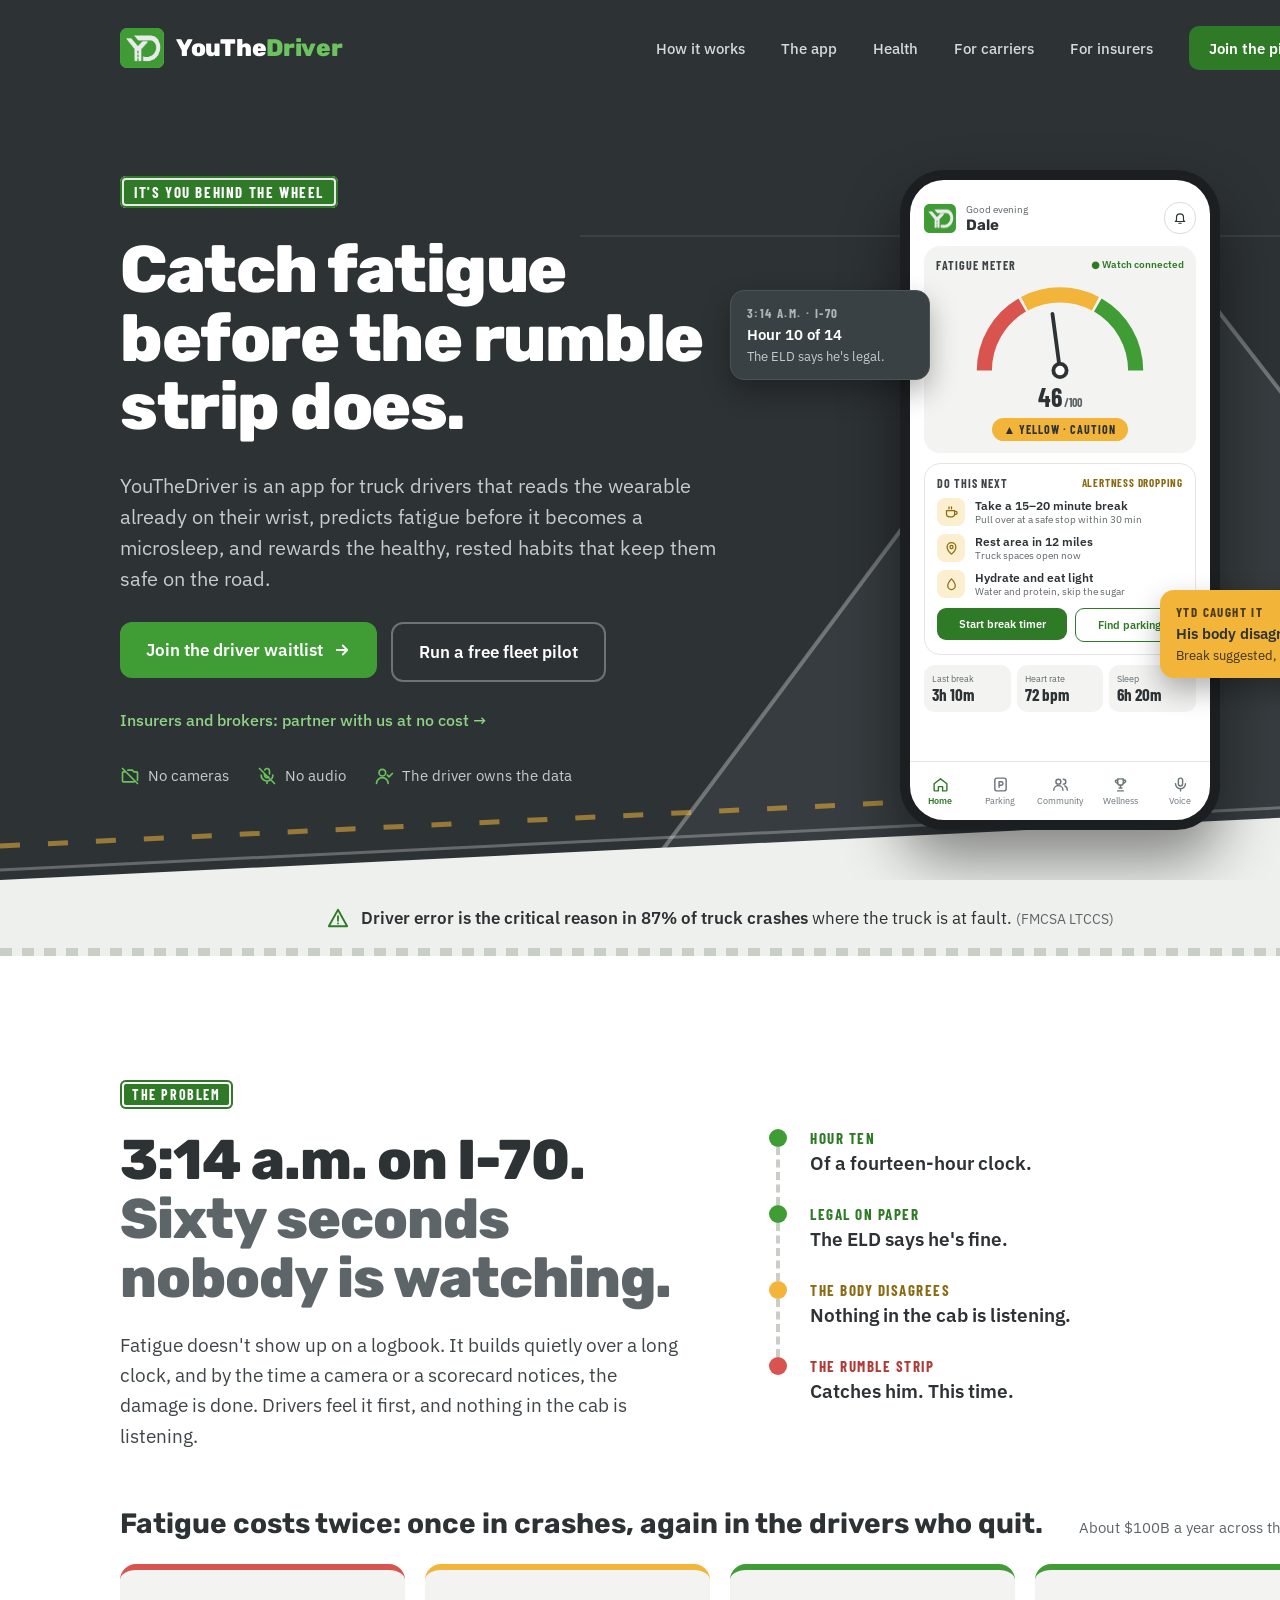
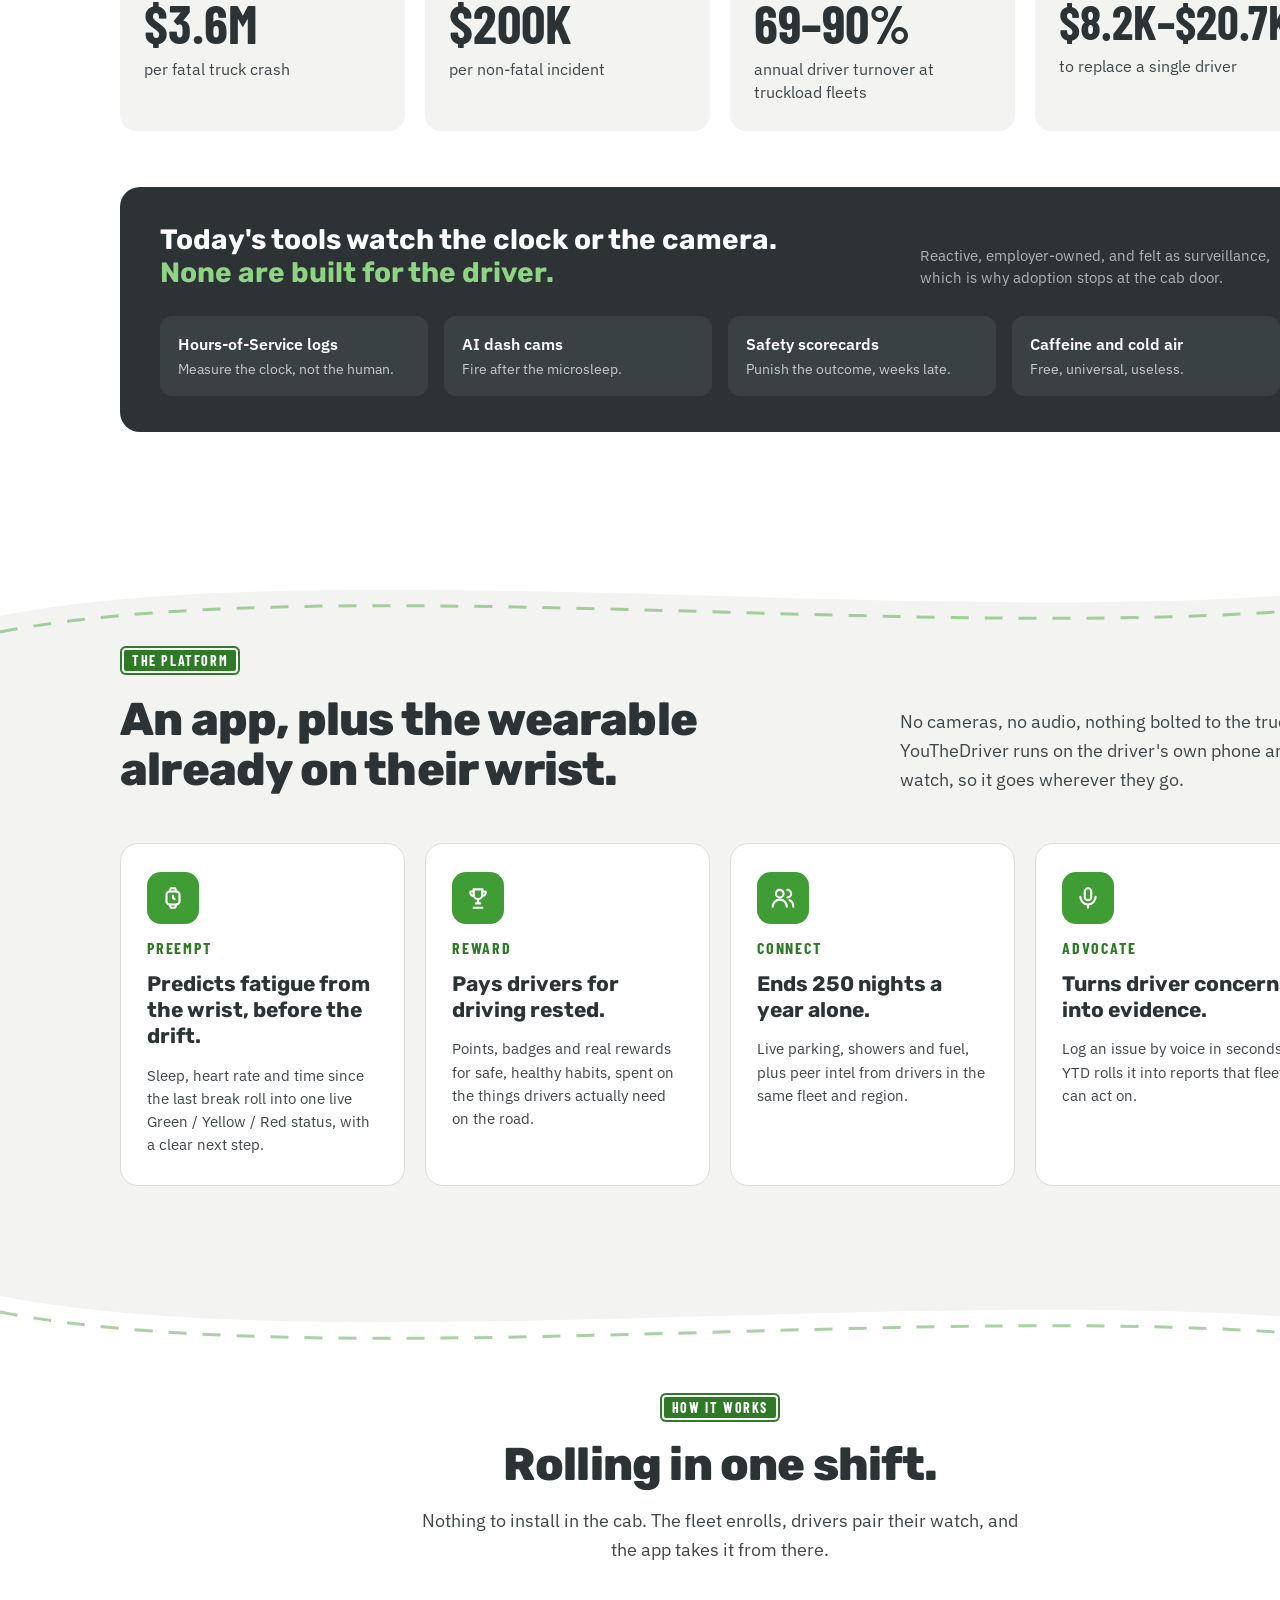
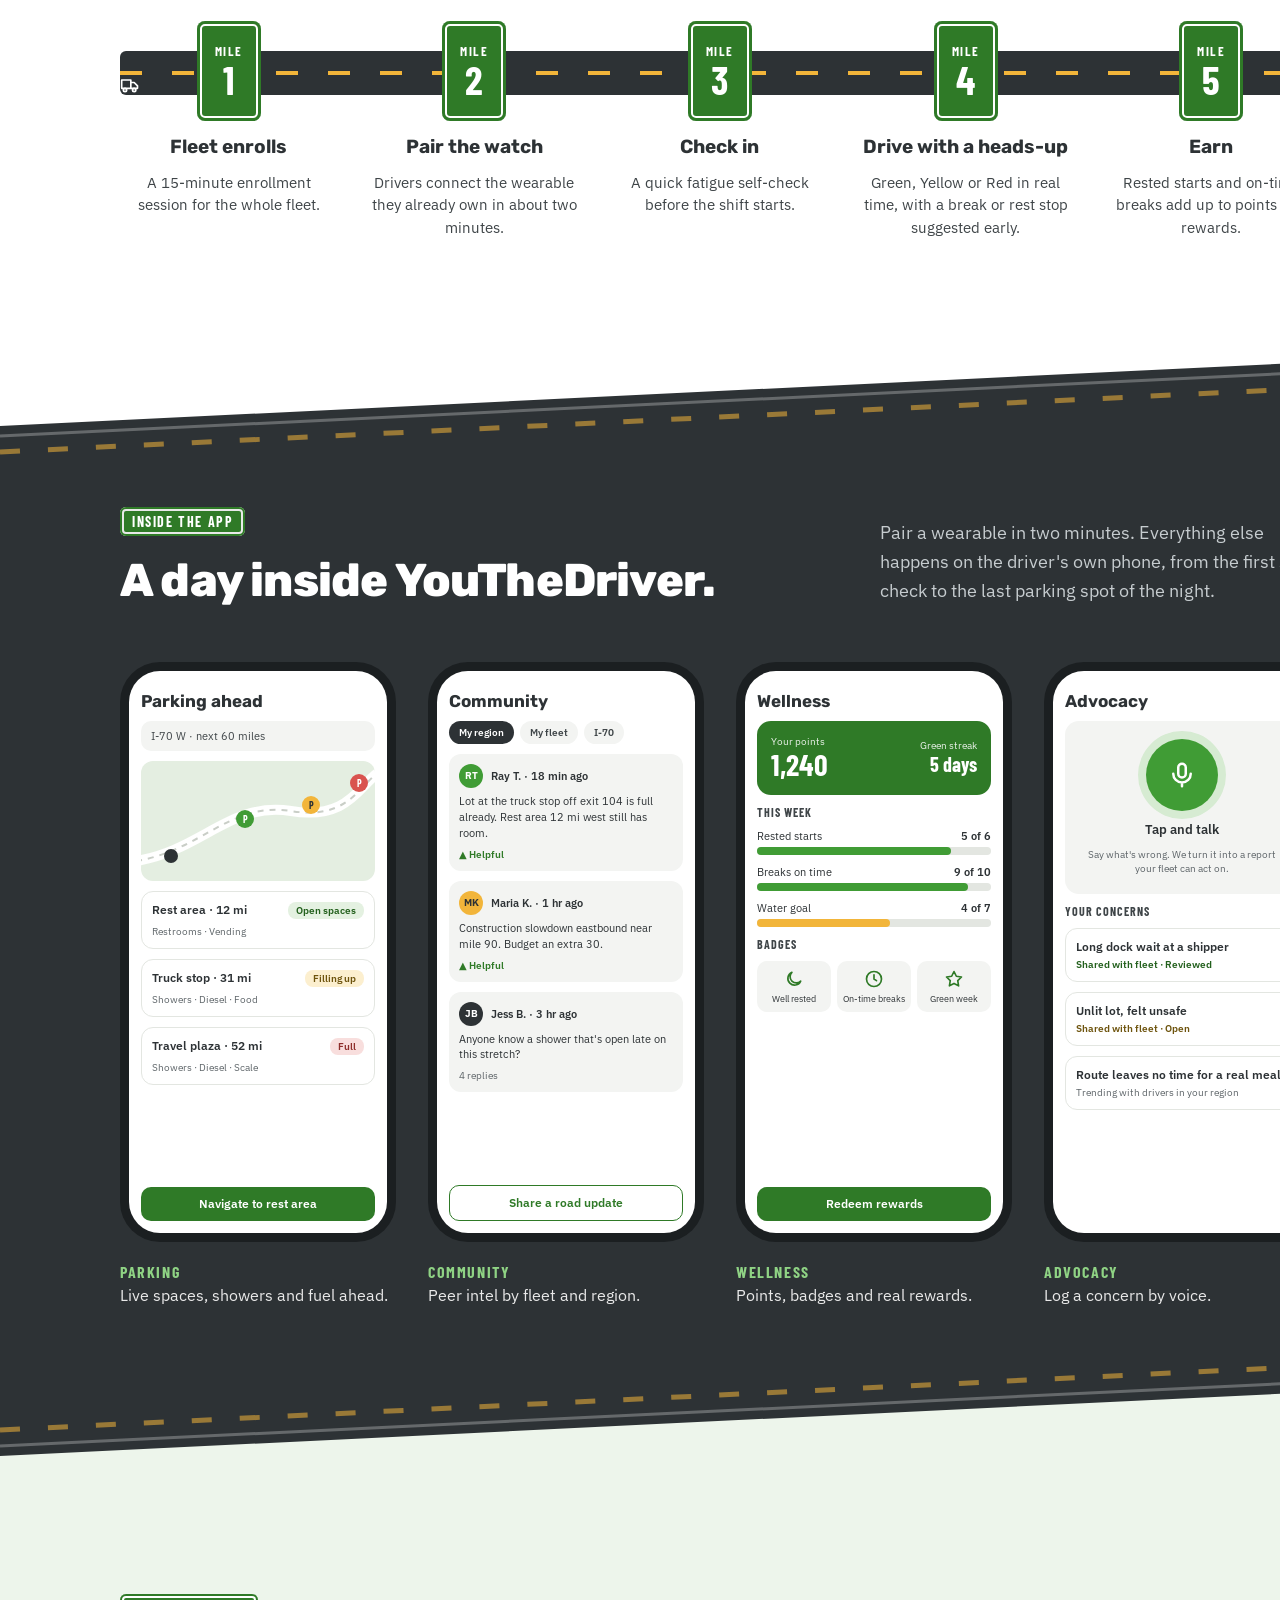
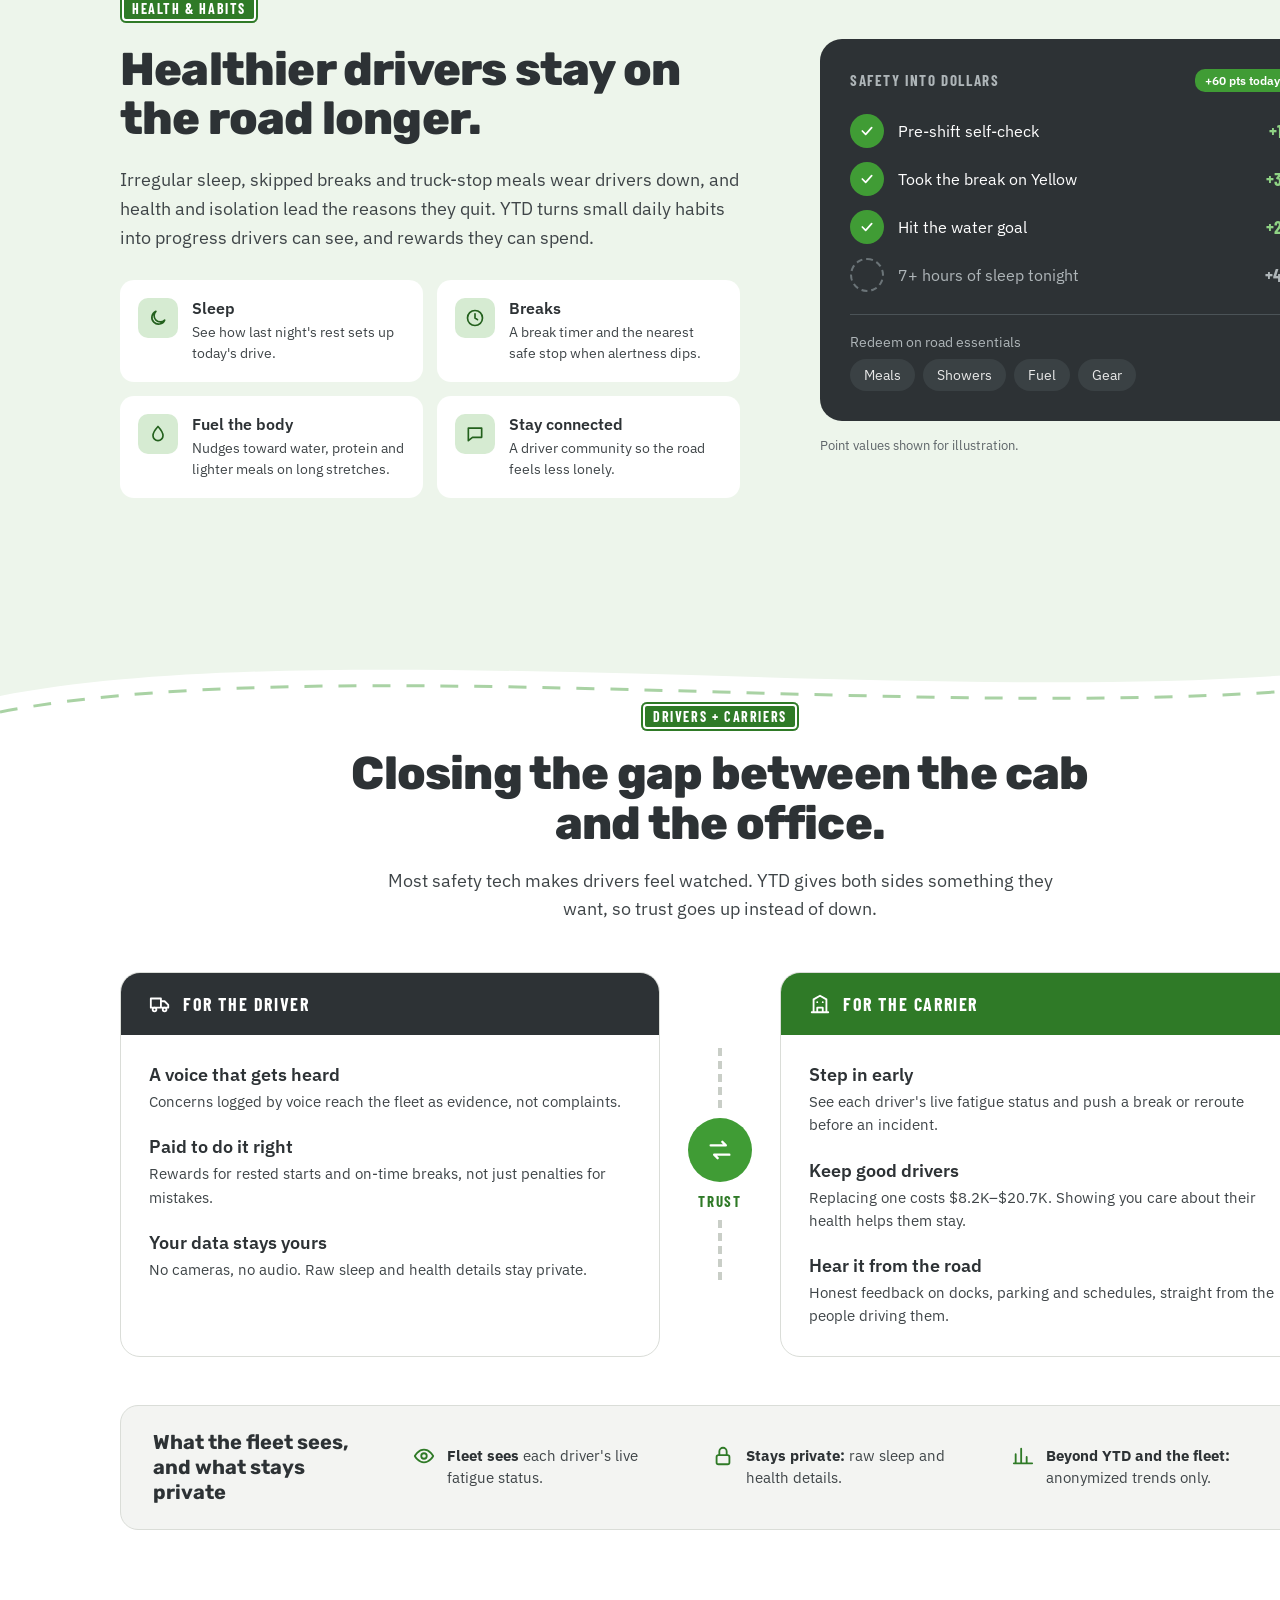
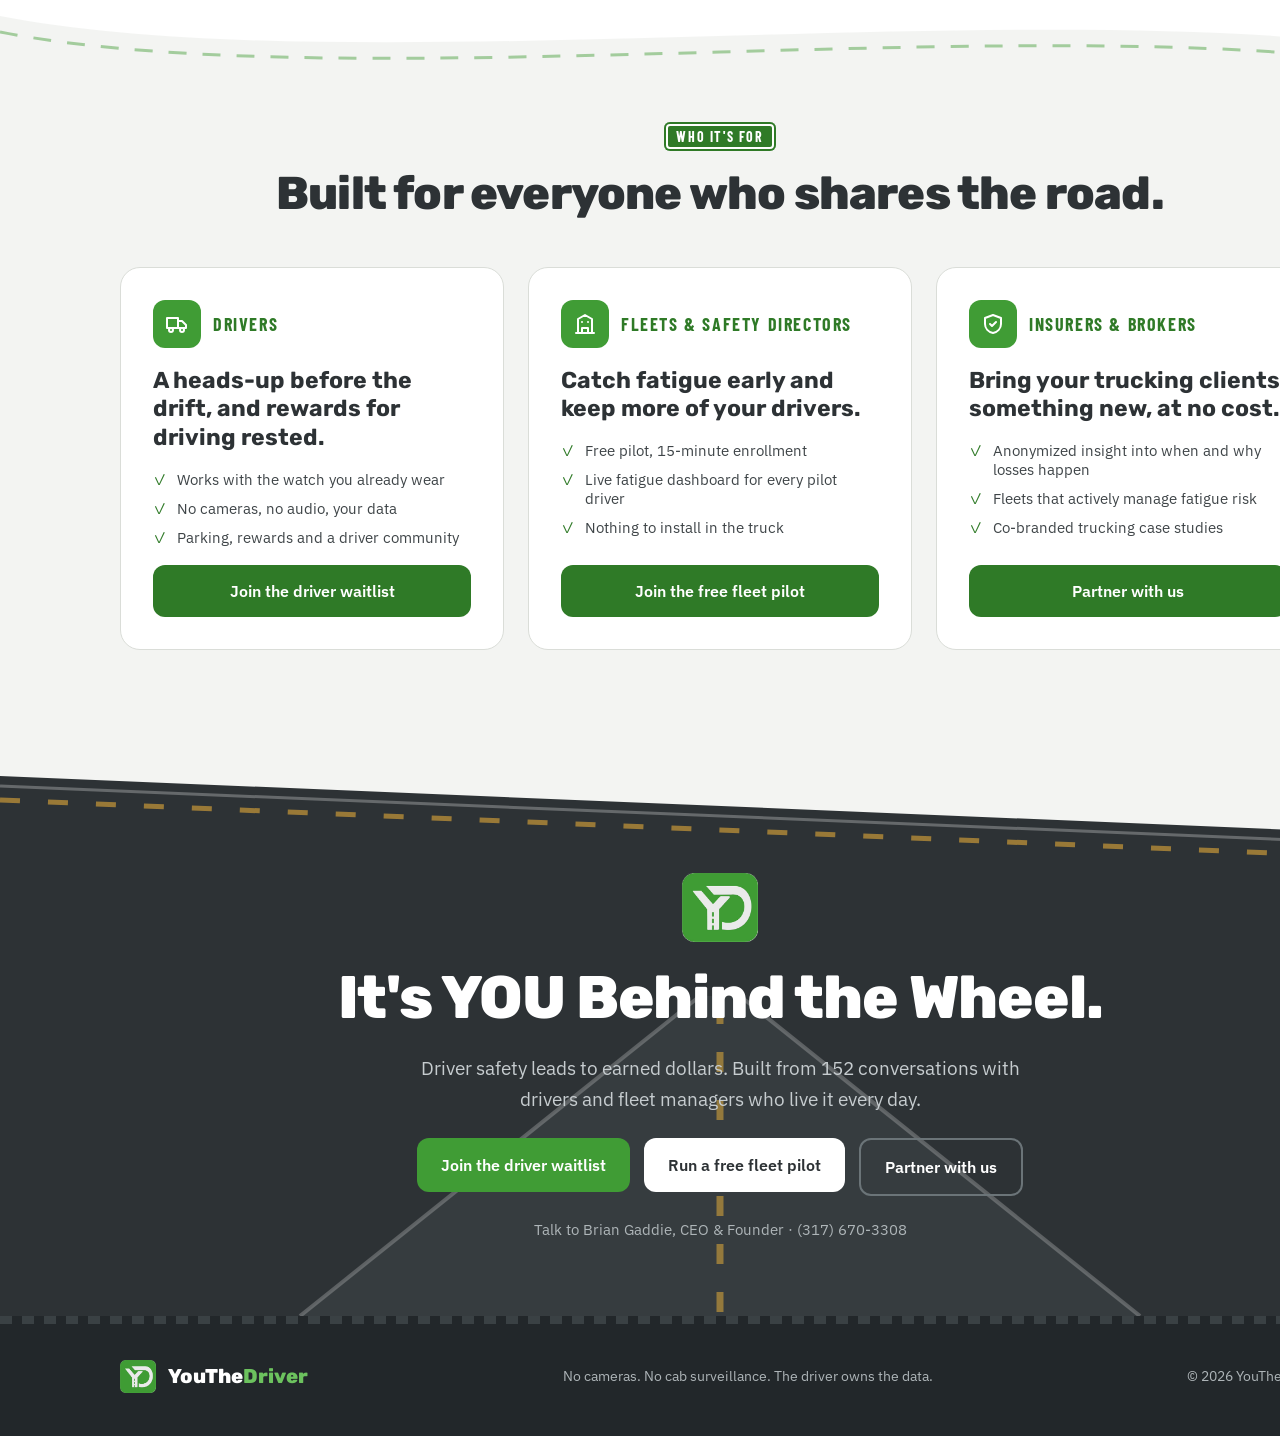
==== index.html @ 8efea104 "Add files via upload" ====
<!doctype html>
<html lang="en">
<head>
<meta charset="utf-8">
<meta name="viewport" content="width=1440">
<title>YouTheDriver · Fatigue prediction for truck drivers</title>
<meta name="description" content="YouTheDriver is an app for truck drivers that reads the wearable already on their wrist, predicts fatigue before it becomes a microsleep, and rewards healthy, rested habits.">
<link rel="icon" type="image/png" href="ytd-icon.png">
<link rel="preconnect" href="https://fonts.googleapis.com">
<link rel="preconnect" href="https://fonts.gstatic.com" crossorigin>
<link rel="stylesheet" href="https://fonts.googleapis.com/css2?family=Rubik:wght@500;700;800;900&amp;family=IBM+Plex+Sans:wght@400;500;600&amp;family=Barlow+Condensed:wght@500;600;700&amp;display=swap">
<style>
html{scroll-behavior:smooth}body{margin:0;background:#22272A;font-family:'IBM Plex Sans',system-ui,sans-serif;color:#2D3235}
a{color:#2F7A27;text-decoration:none}a:hover{color:#23601D}
@keyframes ytd-d52{to{stroke-dashoffset:-52}}
@keyframes ytd-d48{to{stroke-dashoffset:-48}}
@keyframes ytd-d34{to{stroke-dashoffset:-34}}
@keyframes ytd-bob{0%,100%{transform:translateY(0)}50%{transform:translateY(-8px)}}
@keyframes ytd-needle{0%,100%{transform:rotate(-6deg)}50%{transform:rotate(7deg)}}
@keyframes ytd-blink{0%,100%{opacity:1}50%{opacity:.3}}
@keyframes ytd-ring{0%{box-shadow:0 0 0 8px #D6EBD2,0 0 0 8px rgba(64,156,53,.45)}80%,100%{box-shadow:0 0 0 8px #D6EBD2,0 0 0 24px rgba(64,156,53,0)}}
@keyframes ytd-fill{from{transform:scaleX(0)}to{transform:scaleX(1)}}
@keyframes ytd-up{from{opacity:0;transform:translateY(24px)}to{opacity:1;transform:none}}
@keyframes ytd-left{from{opacity:0;transform:translateX(-48px)}to{opacity:1;transform:none}}
@keyframes ytd-right{from{opacity:0;transform:translateX(48px)}to{opacity:1;transform:none}}
@keyframes ytd-pulse{0%{box-shadow:0 0 0 0 rgba(64,156,53,.45)}80%,100%{box-shadow:0 0 0 18px rgba(64,156,53,0)}}
.ytd-pulse{animation:ytd-pulse 2.6s ease-out infinite}
@keyframes ytd-drive{from{transform:translateX(-40px)}to{transform:translateX(1220px)}}
.ytd-drive{animation:ytd-drive 16s linear infinite}
.ytd-d52{animation:ytd-d52 1.6s linear infinite}
.ytd-d48{animation:ytd-d48 2.4s linear infinite}
.ytd-d34{animation:ytd-d34 2.6s linear infinite}
.ytd-bob{animation:ytd-bob 6s ease-in-out infinite}
.ytd-bob2{animation:ytd-bob 6s ease-in-out -3s infinite}
.ytd-needle{transform-box:view-box;transform-origin:100px 100px;animation:ytd-needle 5s ease-in-out infinite}
.ytd-blink{animation:ytd-blink 2.4s ease-in-out infinite}
.ytd-ring{animation:ytd-ring 2.4s ease-out infinite}
.ytd-fill{transform-origin:left center;animation:ytd-fill 1.4s cubic-bezier(.2,.7,.2,1) .5s both}
.ytd-in{animation:ytd-up .8s cubic-bezier(.2,.7,.2,1) both}
.ytd-lift{transition:transform .25s ease,box-shadow .25s ease}
.ytd-lift:hover{transform:translateY(-5px);box-shadow:0 16px 32px rgba(34,39,42,.14)}
.ytd-hl{transition:box-shadow .25s ease,border-color .25s ease}
.ytd-hl:hover{box-shadow:0 16px 32px rgba(34,39,42,.12);border-color:#409C35!important}
.ytd-btn{transition:transform .2s ease,filter .2s ease}
.ytd-btn:hover{transform:translateY(-2px);filter:brightness(1.1)}
.ytd-arrow{transition:transform .2s ease}
.ytd-btn:hover .ytd-arrow{transform:translateX(4px)}
@supports (animation-timeline: view()){
.ytd-rv,.ytd-rv2,.ytd-rv3,.ytd-rv4{animation:ytd-up linear both;animation-timeline:view()}
.ytd-rv{animation-range:entry 0% entry 80%}
.ytd-rv2{animation-range:entry 10% entry 90%}
.ytd-rv3{animation-range:entry 20% entry 100%}
.ytd-rv4{animation-range:entry 30% entry 100%}
.ytd-rvl{animation:ytd-left linear both;animation-timeline:view();animation-range:entry 0% entry 90%}
.ytd-rvr{animation:ytd-right linear both;animation-timeline:view();animation-range:entry 0% entry 90%}
}
@media (prefers-reduced-motion: reduce){
*,*::before,*::after{animation:none!important;transition:none!important}
}
</style>
</head>
<body>
<div style="width: 1440px; height: 7836px; margin: 0 auto; background: #ffffff; font-family: 'IBM Plex Sans', system-ui, sans-serif; color: #2D3235; display: flex; flex-direction: column; overflow: hidden">

<!-- ============ HERO ============ -->
<section id="top" style="position: relative; height: 880px; flex-shrink: 0; background: #2D3235; overflow: hidden">
  <svg style="position: absolute; right: 0; top: 96px" width="860" height="784" viewBox="0 0 860 784" aria-hidden="true">
    <line x1="0" y1="140" x2="860" y2="140" stroke="#3B4245" stroke-width="2"></line>
    <polygon points="540,140 580,140 1080,784 60,784" fill="#363C3F"></polygon>
    <line x1="540" y1="140" x2="60" y2="784" stroke="#E9E9E9" stroke-opacity="0.35" stroke-width="4"></line>
    <line x1="580" y1="140" x2="1080" y2="784" stroke="#E9E9E9" stroke-opacity="0.35" stroke-width="4"></line>
    <line class="ytd-d52" x1="560" y1="150" x2="570" y2="784" stroke="#F2B53A" stroke-opacity="0.75" stroke-width="7" stroke-dasharray="22 30"></line>
  </svg>
  <svg style="position: absolute; left: 0; bottom: 0" width="1440" height="90" viewBox="0 0 1440 90" aria-hidden="true">
    <line class="ytd-d48" x1="0" y1="56" x2="1440" y2="-14" stroke="#F2B53A" stroke-opacity="0.55" stroke-width="5" stroke-dasharray="20 28"></line>
    <line x1="0" y1="80" x2="1440" y2="10" stroke="#E9E9E9" stroke-opacity="0.3" stroke-width="3"></line>
    <polygon points="0,90 1440,20 1440,90" fill="#EEF0ED"></polygon>
  </svg>

  <nav style="position: absolute; left: 0; top: 0; width: 1440px; height: 96px; box-sizing: border-box; padding: 0 120px; display: flex; align-items: center; justify-content: space-between">
    <a href="#top" style="display: flex; align-items: center; gap: 12px; text-decoration: none">
      <img src="ytd-icon.png" alt="YouTheDriver logo" style="width: 44px; height: 40px">
      <span style="font-family: 'Rubik', sans-serif; font-weight: 800; font-size: 24px; color: #ffffff; letter-spacing: -0.3px">YouThe<span style="color: #6CC25E">Driver</span></span>
    </a>
    <div style="display: flex; align-items: center; gap: 36px">
      <a href="#how" style="color: #D4D9DB; font-size: 15px; font-weight: 500">How it works</a>
      <a href="#app" style="color: #D4D9DB; font-size: 15px; font-weight: 500">The app</a>
      <a href="#health" style="color: #D4D9DB; font-size: 15px; font-weight: 500">Health</a>
      <a href="#carriers" style="color: #D4D9DB; font-size: 15px; font-weight: 500">For carriers</a>
      <a href="#who" style="color: #D4D9DB; font-size: 15px; font-weight: 500">For insurers</a>
      <a href="#who" class="ytd-btn" style="display: inline-flex; align-items: center; height: 44px; padding: 0 20px; border-radius: 10px; background: #2F7A27; color: #ffffff; font-size: 15px; font-weight: 600">Join the pilot</a>
    </div>
  </nav>

  <div style="position: absolute; left: 120px; top: 176px; width: 620px; display: flex; flex-direction: column; gap: 28px">
    <div class="ytd-in" style="display: flex">
      <span style="display: inline-flex; align-items: center; gap: 8px; padding: 7px 14px; border-radius: 6px; background: #2F7A27; box-shadow: inset 0 0 0 2px #2F7A27, inset 0 0 0 4px #E9E9E9; font-family: 'Barlow Condensed', sans-serif; font-weight: 700; font-size: 15px; letter-spacing: 1.6px; color: #ffffff">IT'S YOU BEHIND THE WHEEL</span>
    </div>
    <h1 class="ytd-in" style="margin: 0; font-family: 'Rubik', sans-serif; font-weight: 800; font-size: 66px; line-height: 1.04; letter-spacing: -1.5px; color: #ffffff; animation-delay: 0.1s">Catch fatigue before the rumble strip does.</h1>
    <p class="ytd-in" style="margin: 0; font-size: 20px; line-height: 1.55; color: #C6CCCF; animation-delay: 0.2s">YouTheDriver is an app for truck drivers that reads the wearable already on their wrist, predicts fatigue before it becomes a microsleep, and rewards the healthy, rested habits that keep them safe on the road.</p>
    <div class="ytd-in" style="display: flex; gap: 14px; flex-wrap: wrap; animation-delay: 0.3s">
      <a href="#who" class="ytd-btn" style="display: inline-flex; align-items: center; gap: 10px; height: 56px; padding: 0 26px; border-radius: 12px; background: #409C35; color: #ffffff; font-size: 17px; font-weight: 600">
        Join the driver waitlist
        <svg class="ytd-arrow" width="18" height="18" viewBox="0 0 24 24" fill="none" stroke="currentColor" stroke-width="2.4" stroke-linecap="round" stroke-linejoin="round"><path d="M5 12h14M13 6l6 6-6 6"></path></svg>
      </a>
      <a href="#who" class="ytd-btn" style="display: inline-flex; align-items: center; height: 56px; padding: 0 26px; border-radius: 12px; border: 2px solid #6B7478; color: #ffffff; font-size: 17px; font-weight: 600">Run a free fleet pilot</a>
    </div>
    <a href="#who" class="ytd-in" style="color: #8FD384; font-size: 16px; font-weight: 500; animation-delay: 0.4s">Insurers and brokers: partner with us at no cost →</a>
    <div class="ytd-in" style="display: flex; gap: 28px; padding-top: 8px; animation-delay: 0.5s">
      <div style="display: flex; align-items: center; gap: 8px; color: #C6CCCF; font-size: 15px">
        <svg width="20" height="20" viewBox="0 0 24 24" fill="none" stroke="#6CC25E" stroke-width="2" stroke-linecap="round" stroke-linejoin="round"><path d="M3 3l18 18M9.5 5H15l1.5 2H20a1 1 0 0 1 1 1v9M17 19H4a1 1 0 0 1-1-1V8a1 1 0 0 1 1-1h2"></path></svg>
        No cameras
      </div>
      <div style="display: flex; align-items: center; gap: 8px; color: #C6CCCF; font-size: 15px">
        <svg width="20" height="20" viewBox="0 0 24 24" fill="none" stroke="#6CC25E" stroke-width="2" stroke-linecap="round" stroke-linejoin="round"><path d="M3 3l18 18M9 9v2a3 3 0 0 0 5 2.2M15 9.5V6a3 3 0 0 0-5.7-1.3M19 11a7 7 0 0 1-1.2 3.9M5 11a7 7 0 0 0 11 5.7M12 18v3"></path></svg>
        No audio
      </div>
      <div style="display: flex; align-items: center; gap: 8px; color: #C6CCCF; font-size: 15px">
        <svg width="20" height="20" viewBox="0 0 24 24" fill="none" stroke="#6CC25E" stroke-width="2" stroke-linecap="round" stroke-linejoin="round"><circle cx="10" cy="8" r="4"></circle><path d="M3 21a7 7 0 0 1 14 0M16 11l2 2 4-4"></path></svg>
        The driver owns the data
      </div>
    </div>
  </div>

  <!-- hero phone: Home -->
  <div class="ytd-in" style="animation-delay: 0.25s; animation-duration: 1s; position: absolute; left: 900px; top: 170px; width: 320px; height: 660px; box-sizing: border-box; border-radius: 44px; background: #1B1F21; padding: 10px; box-shadow: 0 30px 60px rgba(0,0,0,0.45)">
    <div style="width: 300px; height: 640px; border-radius: 34px; background: #ffffff; overflow: hidden; display: flex; flex-direction: column; box-sizing: border-box; padding: 22px 14px 0">
      <div style="display: flex; align-items: center; justify-content: space-between">
        <div style="display: flex; align-items: center; gap: 10px">
          <img src="ytd-icon.png" alt="" style="width: 32px; height: 29px">
          <div style="display: flex; flex-direction: column">
            <span style="font-size: 10px; color: #5E6569">Good evening</span>
            <span style="font-family: 'Rubik', sans-serif; font-weight: 700; font-size: 15px">Dale</span>
          </div>
        </div>
        <span style="width: 30px; height: 30px; border-radius: 15px; border: 1px solid #DADDD8; display: flex; align-items: center; justify-content: center; color: #2D3235">
          <svg width="14" height="14" viewBox="0 0 24 24" fill="none" stroke="currentColor" stroke-width="2" stroke-linecap="round" stroke-linejoin="round"><path d="M6 16V11a6 6 0 0 1 12 0v5l2 2H4z"></path><path d="M10 21h4"></path></svg>
        </span>
      </div>
      <div style="margin-top: 12px; padding: 12px; border-radius: 16px; background: #F3F4F2; display: flex; flex-direction: column; align-items: center; gap: 4px">
        <div style="width: 100%; display: flex; justify-content: space-between">
          <span style="font-family: 'Barlow Condensed', sans-serif; font-weight: 700; font-size: 12px; letter-spacing: 1px; color: #3F4548">FATIGUE METER</span>
          <span style="font-size: 10px; color: #2F7A27; font-weight: 600"><span class="ytd-blink">●</span> Watch connected</span>
        </div>
        <svg width="190" height="104" viewBox="0 0 200 110" aria-hidden="true">
          <path d="M20 100 A80 80 0 0 1 60 30.72" fill="none" stroke="#D9534F" stroke-width="16"></path>
          <path d="M62.5 29.3 A80 80 0 0 1 137.5 29.3" fill="none" stroke="#F2B53A" stroke-width="16"></path>
          <path d="M140 30.72 A80 80 0 0 1 180 100" fill="none" stroke="#409C35" stroke-width="16"></path>
          <line class="ytd-needle" x1="100" y1="100" x2="92" y2="40" stroke="#2D3235" stroke-width="4" stroke-linecap="round"></line>
          <circle cx="100" cy="100" r="7" fill="#ffffff" stroke="#2D3235" stroke-width="4"></circle>
        </svg>
        <span style="font-family: 'Barlow Condensed', sans-serif; font-weight: 700; font-size: 26px; line-height: 1">46<span style="font-size: 12px; color: #5E6569"> /100</span></span>
        <span style="margin-top: 4px; padding: 4px 12px; border-radius: 12px; background: #F2B53A; font-family: 'Barlow Condensed', sans-serif; font-weight: 700; font-size: 12px; letter-spacing: 1px">▲ YELLOW · CAUTION</span>
      </div>
      <div style="margin-top: 10px; padding: 12px; border-radius: 16px; border: 1px solid #E3E6E1; display: flex; flex-direction: column; gap: 8px">
        <div style="display: flex; justify-content: space-between">
          <span style="font-family: 'Barlow Condensed', sans-serif; font-weight: 700; font-size: 12px; letter-spacing: 1px; color: #3F4548">DO THIS NEXT</span>
          <span style="font-family: 'Barlow Condensed', sans-serif; font-weight: 700; font-size: 11px; letter-spacing: 0.8px; color: #8A6A12">ALERTNESS DROPPING</span>
        </div>
        <div style="display: flex; gap: 10px; align-items: center">
          <span style="width: 28px; height: 28px; border-radius: 8px; background: #FCEFCF; display: flex; align-items: center; justify-content: center; color: #8A6A12"><svg width="15" height="15" viewBox="0 0 24 24" fill="none" stroke="currentColor" stroke-width="2" stroke-linecap="round" stroke-linejoin="round"><path d="M4 9h13v5a5 5 0 0 1-5 5H9a5 5 0 0 1-5-5z"></path><path d="M17 10h1.5a2.5 2.5 0 0 1 0 5H17M8 3v3M12 3v3"></path></svg></span>
          <div style="display: flex; flex-direction: column"><span style="font-size: 12px; font-weight: 600">Take a 15–20 minute break</span><span style="font-size: 10px; color: #5E6569">Pull over at a safe stop within 30 min</span></div>
        </div>
        <div style="display: flex; gap: 10px; align-items: center">
          <span style="width: 28px; height: 28px; border-radius: 8px; background: #FCEFCF; display: flex; align-items: center; justify-content: center; color: #8A6A12"><svg width="15" height="15" viewBox="0 0 24 24" fill="none" stroke="currentColor" stroke-width="2" stroke-linecap="round" stroke-linejoin="round"><path d="M12 21s-7-6.2-7-11.5a7 7 0 0 1 14 0C19 14.8 12 21 12 21z"></path><circle cx="12" cy="9.5" r="2.5"></circle></svg></span>
          <div style="display: flex; flex-direction: column"><span style="font-size: 12px; font-weight: 600">Rest area in 12 miles</span><span style="font-size: 10px; color: #5E6569">Truck spaces open now</span></div>
        </div>
        <div style="display: flex; gap: 10px; align-items: center">
          <span style="width: 28px; height: 28px; border-radius: 8px; background: #FCEFCF; display: flex; align-items: center; justify-content: center; color: #8A6A12"><svg width="15" height="15" viewBox="0 0 24 24" fill="none" stroke="currentColor" stroke-width="2" stroke-linecap="round" stroke-linejoin="round"><path d="M12 3s6 6.5 6 11a6 6 0 0 1-12 0c0-4.5 6-11 6-11z"></path></svg></span>
          <div style="display: flex; flex-direction: column"><span style="font-size: 12px; font-weight: 600">Hydrate and eat light</span><span style="font-size: 10px; color: #5E6569">Water and protein, skip the sugar</span></div>
        </div>
        <div style="display: flex; gap: 8px; margin-top: 2px">
          <span style="flex-grow: 1; height: 32px; border-radius: 9px; background: #2F7A27; color: #ffffff; font-size: 11px; font-weight: 600; display: flex; align-items: center; justify-content: center">Start break timer</span>
          <span style="flex-grow: 1; height: 32px; border-radius: 9px; border: 1.5px solid #2F7A27; color: #2F7A27; font-size: 11px; font-weight: 600; display: flex; align-items: center; justify-content: center">Find parking</span>
        </div>
      </div>
      <div style="margin-top: 10px; display: grid; grid-template-columns: repeat(3, minmax(0, 1fr)); gap: 6px">
        <div style="padding: 8px; border-radius: 10px; background: #F3F4F2; display: flex; flex-direction: column"><span style="font-size: 9px; color: #5E6569">Last break</span><span style="font-family: 'Barlow Condensed', sans-serif; font-weight: 700; font-size: 17px">3h 10m</span></div>
        <div style="padding: 8px; border-radius: 10px; background: #F3F4F2; display: flex; flex-direction: column"><span style="font-size: 9px; color: #5E6569">Heart rate</span><span style="font-family: 'Barlow Condensed', sans-serif; font-weight: 700; font-size: 17px">72 bpm</span></div>
        <div style="padding: 8px; border-radius: 10px; background: #F3F4F2; display: flex; flex-direction: column"><span style="font-size: 9px; color: #5E6569">Sleep</span><span style="font-family: 'Barlow Condensed', sans-serif; font-weight: 700; font-size: 17px">6h 20m</span></div>
      </div>
      <div style="margin-top: auto; margin-left: -14px; margin-right: -14px; height: 58px; border-top: 1px solid #E3E6E1; display: grid; grid-template-columns: repeat(5, minmax(0, 1fr)); align-items: center">
        <div style="display: flex; flex-direction: column; align-items: center; gap: 2px; color: #2F7A27"><svg width="17" height="17" viewBox="0 0 24 24" fill="none" stroke="currentColor" stroke-width="2" stroke-linecap="round" stroke-linejoin="round"><path d="M3 11l9-7 9 7v9a1 1 0 0 1-1 1h-5v-6h-6v6H4a1 1 0 0 1-1-1z"></path></svg><span style="font-size: 9px; font-weight: 600">Home</span></div>
        <div style="display: flex; flex-direction: column; align-items: center; gap: 2px; color: #6B7478"><svg width="17" height="17" viewBox="0 0 24 24" fill="none" stroke="currentColor" stroke-width="2" stroke-linecap="round" stroke-linejoin="round"><rect x="4" y="3" width="16" height="18" rx="3"></rect><path d="M10 16V8h3a2.5 2.5 0 0 1 0 5h-3"></path></svg><span style="font-size: 9px">Parking</span></div>
        <div style="display: flex; flex-direction: column; align-items: center; gap: 2px; color: #6B7478"><svg width="17" height="17" viewBox="0 0 24 24" fill="none" stroke="currentColor" stroke-width="2" stroke-linecap="round" stroke-linejoin="round"><circle cx="9" cy="8" r="3.5"></circle><path d="M2.5 20a6.5 6.5 0 0 1 13 0M16 4.5a3.5 3.5 0 0 1 0 7M18 14a6 6 0 0 1 3.5 6"></path></svg><span style="font-size: 9px">Community</span></div>
        <div style="display: flex; flex-direction: column; align-items: center; gap: 2px; color: #6B7478"><svg width="17" height="17" viewBox="0 0 24 24" fill="none" stroke="currentColor" stroke-width="2" stroke-linecap="round" stroke-linejoin="round"><path d="M8 4h8v5a4 4 0 0 1-8 0z"></path><path d="M8 6H5a3 3 0 0 0 3 4M16 6h3a3 3 0 0 1-3 4M12 13v4M8 21h8M10 17h4"></path></svg><span style="font-size: 9px">Wellness</span></div>
        <div style="display: flex; flex-direction: column; align-items: center; gap: 2px; color: #6B7478"><svg width="17" height="17" viewBox="0 0 24 24" fill="none" stroke="currentColor" stroke-width="2" stroke-linecap="round" stroke-linejoin="round"><rect x="9" y="3" width="6" height="11" rx="3"></rect><path d="M5 11a7 7 0 0 0 14 0M12 18v3"></path></svg><span style="font-size: 9px">Voice</span></div>
      </div>
    </div>
  </div>

  <!-- floating chips -->
  <div class="ytd-bob" style="position: absolute; left: 730px; top: 290px; width: 200px; box-sizing: border-box; padding: 14px 16px; border-radius: 14px; background: #3A4144; border: 1px solid #4B5357; box-shadow: 0 12px 28px rgba(0,0,0,0.3); display: flex; flex-direction: column; gap: 4px">
    <span style="font-family: 'Barlow Condensed', sans-serif; font-weight: 700; font-size: 13px; letter-spacing: 1.4px; color: #AEB5B8">3:14 A.M. · I-70</span>
    <span style="font-size: 15px; font-weight: 600; color: #ffffff">Hour 10 of 14</span>
    <span style="font-size: 13px; color: #C6CCCF">The ELD says he's legal.</span>
  </div>
  <div class="ytd-bob2" style="position: absolute; left: 1160px; top: 590px; width: 214px; box-sizing: border-box; padding: 14px 16px; border-radius: 14px; background: #F2B53A; box-shadow: 0 12px 28px rgba(0,0,0,0.3); display: flex; flex-direction: column; gap: 4px">
    <span style="font-family: 'Barlow Condensed', sans-serif; font-weight: 700; font-size: 13px; letter-spacing: 1.4px; color: #4A3A0F">YTD CAUGHT IT</span>
    <span style="font-size: 15px; font-weight: 600; color: #2D3235">His body disagrees.</span>
    <span style="font-size: 13px; color: #3E3413">Break suggested, 12 mi ahead.</span>
  </div>
</section>

<!-- ============ STAT STRIP ============ -->
<div style="position: relative; height: 76px; flex-shrink: 0; background: #EEF0ED; display: flex; align-items: center; justify-content: center; gap: 12px; font-size: 17px; color: #2D3235">
  <span aria-hidden="true" style="position: absolute; left: 0; bottom: 0; width: 1440px; height: 8px; background: repeating-linear-gradient(90deg, #C9CEC7 0 12px, transparent 12px 22px)"></span>
  <svg width="22" height="22" viewBox="0 0 24 24" fill="none" stroke="#2F7A27" stroke-width="2" stroke-linecap="round" stroke-linejoin="round"><path d="M12 3l10 18H2z"></path><path d="M12 10v5M12 18v.01"></path></svg>
  <span><strong style="font-weight: 600">Driver error is the critical reason in 87% of truck crashes</strong> where the truck is at fault. <span style="color: #5E6569; font-size: 14px">(FMCSA LTCCS)</span></span>
</div>

<!-- ============ PROBLEM ============ -->
<section id="problem" style="height: 1200px; flex-shrink: 0; box-sizing: border-box; padding: 100px 120px; display: flex; flex-direction: column; justify-content: center; gap: 56px">
  <div style="display: grid; grid-template-columns: repeat(2, minmax(0, 1fr)); gap: 80px; align-items: center">
    <div class="ytd-rv" style="display: flex; flex-direction: column; gap: 22px">
      <div style="display: flex"><span style="padding: 6px 12px; border-radius: 6px; background: #2F7A27; box-shadow: inset 0 0 0 2px #2F7A27, inset 0 0 0 4px #ffffff; font-family: 'Barlow Condensed', sans-serif; font-weight: 700; font-size: 14px; letter-spacing: 1.6px; color: #ffffff">THE PROBLEM</span></div>
      <h2 style="margin: 0; font-family: 'Rubik', sans-serif; font-weight: 800; font-size: 56px; line-height: 1.05; letter-spacing: -1px">3:14 a.m. on I-70.<br><span style="color: #5E6569">Sixty seconds nobody is watching.</span></h2>
      <p style="margin: 0; font-size: 19px; line-height: 1.6; color: #3F4548">Fatigue doesn't show up on a logbook. It builds quietly over a long clock, and by the time a camera or a scorecard notices, the damage is done. Drivers feel it first, and nothing in the cab is listening.</p>
    </div>
    <div class="ytd-rv2" style="display: flex; flex-direction: column; gap: 0; padding-left: 8px">
      <div style="display: flex; gap: 22px">
        <div style="display: flex; flex-direction: column; align-items: center; width: 20px"><span style="width: 18px; height: 18px; border-radius: 9px; background: #409C35; flex-shrink: 0"></span><span style="width: 0; flex-grow: 1; border-left: 4px dashed #C9CEC7"></span></div>
        <div style="padding-bottom: 30px; display: flex; flex-direction: column; gap: 4px"><span style="font-family: 'Barlow Condensed', sans-serif; font-weight: 700; font-size: 15px; letter-spacing: 1.5px; color: #2F7A27">HOUR TEN</span><span style="font-size: 19px; font-weight: 600">Of a fourteen-hour clock.</span></div>
      </div>
      <div style="display: flex; gap: 22px">
        <div style="display: flex; flex-direction: column; align-items: center; width: 20px"><span style="width: 18px; height: 18px; border-radius: 9px; background: #409C35; flex-shrink: 0"></span><span style="width: 0; flex-grow: 1; border-left: 4px dashed #C9CEC7"></span></div>
        <div style="padding-bottom: 30px; display: flex; flex-direction: column; gap: 4px"><span style="font-family: 'Barlow Condensed', sans-serif; font-weight: 700; font-size: 15px; letter-spacing: 1.5px; color: #2F7A27">LEGAL ON PAPER</span><span style="font-size: 19px; font-weight: 600">The ELD says he's fine.</span></div>
      </div>
      <div style="display: flex; gap: 22px">
        <div style="display: flex; flex-direction: column; align-items: center; width: 20px"><span style="width: 18px; height: 18px; border-radius: 9px; background: #F2B53A; flex-shrink: 0"></span><span style="width: 0; flex-grow: 1; border-left: 4px dashed #C9CEC7"></span></div>
        <div style="padding-bottom: 30px; display: flex; flex-direction: column; gap: 4px"><span style="font-family: 'Barlow Condensed', sans-serif; font-weight: 700; font-size: 15px; letter-spacing: 1.5px; color: #8A6A12">THE BODY DISAGREES</span><span style="font-size: 19px; font-weight: 600">Nothing in the cab is listening.</span></div>
      </div>
      <div style="display: flex; gap: 22px">
        <div style="display: flex; flex-direction: column; align-items: center; width: 20px"><span style="width: 18px; height: 18px; border-radius: 9px; background: #D9534F; flex-shrink: 0"></span></div>
        <div style="display: flex; flex-direction: column; gap: 4px"><span style="font-family: 'Barlow Condensed', sans-serif; font-weight: 700; font-size: 15px; letter-spacing: 1.5px; color: #B03A36">THE RUMBLE STRIP</span><span style="font-size: 19px; font-weight: 600">Catches him. This time.</span></div>
      </div>
    </div>
  </div>

  <div style="display: flex; flex-direction: column; gap: 24px">
    <div style="display: flex; align-items: baseline; justify-content: space-between">
      <h3 style="margin: 0; font-family: 'Rubik', sans-serif; font-weight: 700; font-size: 28px">Fatigue costs twice: once in crashes, again in the drivers who quit.</h3>
      <span style="font-size: 15px; color: #5E6569">About $100B a year across the U.S.</span>
    </div>
    <div class="ytd-rv" style="display: grid; grid-template-columns: repeat(4, minmax(0, 1fr)); gap: 20px">
      <div class="ytd-lift" style="padding: 26px 24px; border-radius: 16px; background: #F3F4F2; border-top: 6px solid #D9534F; display: flex; flex-direction: column; gap: 8px">
        <span style="font-family: 'Barlow Condensed', sans-serif; font-weight: 700; font-size: 54px; line-height: 1">$3.6M</span>
        <span style="font-size: 16px; color: #3F4548; line-height: 1.45">per fatal truck crash</span>
      </div>
      <div class="ytd-lift" style="padding: 26px 24px; border-radius: 16px; background: #F3F4F2; border-top: 6px solid #F2B53A; display: flex; flex-direction: column; gap: 8px">
        <span style="font-family: 'Barlow Condensed', sans-serif; font-weight: 700; font-size: 54px; line-height: 1">$200K</span>
        <span style="font-size: 16px; color: #3F4548; line-height: 1.45">per non-fatal incident</span>
      </div>
      <div class="ytd-lift" style="padding: 26px 24px; border-radius: 16px; background: #F3F4F2; border-top: 6px solid #409C35; display: flex; flex-direction: column; gap: 8px">
        <span style="font-family: 'Barlow Condensed', sans-serif; font-weight: 700; font-size: 54px; line-height: 1">69–90%</span>
        <span style="font-size: 16px; color: #3F4548; line-height: 1.45">annual driver turnover at truckload fleets</span>
      </div>
      <div class="ytd-lift" style="padding: 26px 24px; border-radius: 16px; background: #F3F4F2; border-top: 6px solid #409C35; display: flex; flex-direction: column; gap: 8px">
        <span style="font-family: 'Barlow Condensed', sans-serif; font-weight: 700; font-size: 48px; line-height: 1.06">$8.2K–$20.7K</span>
        <span style="font-size: 16px; color: #3F4548; line-height: 1.45">to replace a single driver</span>
      </div>
    </div>
  </div>

  <div class="ytd-rv" style="padding: 36px 40px; border-radius: 20px; background: #2D3235; display: flex; flex-direction: column; gap: 26px">
    <div style="display: flex; justify-content: space-between; align-items: flex-end; gap: 40px">
      <h3 style="margin: 0; font-family: 'Rubik', sans-serif; font-weight: 700; font-size: 28px; line-height: 1.2; color: #ffffff">Today's tools watch the clock or the camera.<br><span style="color: #8FD384">None are built for the driver.</span></h3>
      <span style="font-size: 15px; color: #AEB5B8; max-width: 360px; line-height: 1.5">Reactive, employer-owned, and felt as surveillance, which is why adoption stops at the cab door.</span>
    </div>
    <div style="display: grid; grid-template-columns: repeat(4, minmax(0, 1fr)); gap: 16px">
      <div style="padding: 18px; border-radius: 12px; background: #3A4144; display: flex; flex-direction: column; gap: 6px"><span style="font-size: 16px; font-weight: 600; color: #ffffff">Hours-of-Service logs</span><span style="font-size: 14px; color: #C6CCCF">Measure the clock, not the human.</span></div>
      <div style="padding: 18px; border-radius: 12px; background: #3A4144; display: flex; flex-direction: column; gap: 6px"><span style="font-size: 16px; font-weight: 600; color: #ffffff">AI dash cams</span><span style="font-size: 14px; color: #C6CCCF">Fire after the microsleep.</span></div>
      <div style="padding: 18px; border-radius: 12px; background: #3A4144; display: flex; flex-direction: column; gap: 6px"><span style="font-size: 16px; font-weight: 600; color: #ffffff">Safety scorecards</span><span style="font-size: 14px; color: #C6CCCF">Punish the outcome, weeks late.</span></div>
      <div style="padding: 18px; border-radius: 12px; background: #3A4144; display: flex; flex-direction: column; gap: 6px"><span style="font-size: 16px; font-weight: 600; color: #ffffff">Caffeine and cold air</span><span style="font-size: 14px; color: #C6CCCF">Free, universal, useless.</span></div>
    </div>
  </div>
</section>

<!-- ============ PLATFORM ============ -->
<section id="platform" style="position: relative; height: 720px; flex-shrink: 0; box-sizing: border-box; padding: 100px 120px; background: #F3F4F2; display: flex; flex-direction: column; justify-content: center; gap: 48px">
  <svg style="position: absolute; left: 0; top: 0" width="1440" height="110" viewBox="0 0 1440 110" aria-hidden="true">
    <path d="M0 0 H1440 V20 C1080 90 360 -10 0 60 Z" fill="#ffffff"></path>
    <path class="ytd-d34" d="M0 76 C360 6 1080 106 1440 36" fill="none" stroke="#409C35" stroke-opacity="0.45" stroke-width="3" stroke-dasharray="18 16"></path>
  </svg>
  <div class="ytd-rv" style="display: flex; justify-content: space-between; align-items: flex-end; gap: 60px">
    <div style="display: flex; flex-direction: column; gap: 20px; max-width: 680px">
      <div style="display: flex"><span style="padding: 6px 12px; border-radius: 6px; background: #2F7A27; box-shadow: inset 0 0 0 2px #2F7A27, inset 0 0 0 4px #ffffff; font-family: 'Barlow Condensed', sans-serif; font-weight: 700; font-size: 14px; letter-spacing: 1.6px; color: #ffffff">THE PLATFORM</span></div>
      <h2 style="margin: 0; font-family: 'Rubik', sans-serif; font-weight: 800; font-size: 46px; line-height: 1.08; letter-spacing: -0.8px">An app, plus the wearable already on their wrist.</h2>
    </div>
    <p style="margin: 0; max-width: 420px; font-size: 18px; line-height: 1.6; color: #3F4548">No cameras, no audio, nothing bolted to the truck. YouTheDriver runs on the driver's own phone and watch, so it goes wherever they go.</p>
  </div>
  <div style="display: grid; grid-template-columns: repeat(4, minmax(0, 1fr)); gap: 20px">
    <div class="ytd-rv ytd-hl" style="padding: 28px 26px; border-radius: 18px; background: #ffffff; border: 1px solid #DADDD8; display: flex; flex-direction: column; gap: 14px">
      <span style="width: 52px; height: 52px; border-radius: 14px; background: #409C35; color: #ffffff; display: flex; align-items: center; justify-content: center"><svg width="26" height="26" viewBox="0 0 24 24" fill="none" stroke="currentColor" stroke-width="2" stroke-linecap="round" stroke-linejoin="round"><rect x="6" y="6" width="12" height="12" rx="3"></rect><path d="M9 6l1-3h4l1 3M9 18l1 3h4l1-3M12 10v2l1.5 1"></path></svg></span>
      <span style="font-family: 'Barlow Condensed', sans-serif; font-weight: 700; font-size: 16px; letter-spacing: 1.8px; color: #2F7A27">PREEMPT</span>
      <span style="font-family: 'Rubik', sans-serif; font-weight: 700; font-size: 21px; line-height: 1.25">Predicts fatigue from the wrist, before the drift.</span>
      <span style="font-size: 15px; line-height: 1.55; color: #3F4548">Sleep, heart rate and time since the last break roll into one live Green / Yellow / Red status, with a clear next step.</span>
    </div>
    <div class="ytd-rv2 ytd-hl" style="padding: 28px 26px; border-radius: 18px; background: #ffffff; border: 1px solid #DADDD8; display: flex; flex-direction: column; gap: 14px">
      <span style="width: 52px; height: 52px; border-radius: 14px; background: #409C35; color: #ffffff; display: flex; align-items: center; justify-content: center"><svg width="26" height="26" viewBox="0 0 24 24" fill="none" stroke="currentColor" stroke-width="2" stroke-linecap="round" stroke-linejoin="round"><path d="M8 4h8v5a4 4 0 0 1-8 0z"></path><path d="M8 6H5a3 3 0 0 0 3 4M16 6h3a3 3 0 0 1-3 4M12 13v4M8 21h8M10 17h4"></path></svg></span>
      <span style="font-family: 'Barlow Condensed', sans-serif; font-weight: 700; font-size: 16px; letter-spacing: 1.8px; color: #2F7A27">REWARD</span>
      <span style="font-family: 'Rubik', sans-serif; font-weight: 700; font-size: 21px; line-height: 1.25">Pays drivers for driving rested.</span>
      <span style="font-size: 15px; line-height: 1.55; color: #3F4548">Points, badges and real rewards for safe, healthy habits, spent on the things drivers actually need on the road.</span>
    </div>
    <div class="ytd-rv3 ytd-hl" style="padding: 28px 26px; border-radius: 18px; background: #ffffff; border: 1px solid #DADDD8; display: flex; flex-direction: column; gap: 14px">
      <span style="width: 52px; height: 52px; border-radius: 14px; background: #409C35; color: #ffffff; display: flex; align-items: center; justify-content: center"><svg width="26" height="26" viewBox="0 0 24 24" fill="none" stroke="currentColor" stroke-width="2" stroke-linecap="round" stroke-linejoin="round"><circle cx="9" cy="8" r="3.5"></circle><path d="M2.5 20a6.5 6.5 0 0 1 13 0M16 4.5a3.5 3.5 0 0 1 0 7M18 14a6 6 0 0 1 3.5 6"></path></svg></span>
      <span style="font-family: 'Barlow Condensed', sans-serif; font-weight: 700; font-size: 16px; letter-spacing: 1.8px; color: #2F7A27">CONNECT</span>
      <span style="font-family: 'Rubik', sans-serif; font-weight: 700; font-size: 21px; line-height: 1.25">Ends 250 nights a year alone.</span>
      <span style="font-size: 15px; line-height: 1.55; color: #3F4548">Live parking, showers and fuel, plus peer intel from drivers in the same fleet and region.</span>
    </div>
    <div class="ytd-rv4 ytd-hl" style="padding: 28px 26px; border-radius: 18px; background: #ffffff; border: 1px solid #DADDD8; display: flex; flex-direction: column; gap: 14px">
      <span style="width: 52px; height: 52px; border-radius: 14px; background: #409C35; color: #ffffff; display: flex; align-items: center; justify-content: center"><svg width="26" height="26" viewBox="0 0 24 24" fill="none" stroke="currentColor" stroke-width="2" stroke-linecap="round" stroke-linejoin="round"><rect x="9" y="3" width="6" height="11" rx="3"></rect><path d="M5 11a7 7 0 0 0 14 0M12 18v3"></path></svg></span>
      <span style="font-family: 'Barlow Condensed', sans-serif; font-weight: 700; font-size: 16px; letter-spacing: 1.8px; color: #2F7A27">ADVOCATE</span>
      <span style="font-family: 'Rubik', sans-serif; font-weight: 700; font-size: 21px; line-height: 1.25">Turns driver concerns into evidence.</span>
      <span style="font-size: 15px; line-height: 1.55; color: #3F4548">Log an issue by voice in seconds. YTD rolls it into reports that fleets can act on.</span>
    </div>
  </div>
</section>

<!-- ============ HOW IT WORKS ============ -->
<section id="how" style="position: relative; height: 680px; flex-shrink: 0; box-sizing: border-box; padding: 100px 120px; display: flex; flex-direction: column; justify-content: center; gap: 56px">
  <svg style="position: absolute; left: 0; top: 0" width="1440" height="110" viewBox="0 0 1440 110" aria-hidden="true">
    <path d="M0 0 H1440 V60 C1080 -10 360 90 0 20 Z" fill="#F3F4F2"></path>
    <path class="ytd-d34" d="M0 36 C360 106 1080 6 1440 76" fill="none" stroke="#409C35" stroke-opacity="0.45" stroke-width="3" stroke-dasharray="18 16"></path>
  </svg>
  <div class="ytd-rv" style="display: flex; flex-direction: column; align-items: center; gap: 18px; text-align: center">
    <div style="display: flex"><span style="padding: 6px 12px; border-radius: 6px; background: #2F7A27; box-shadow: inset 0 0 0 2px #2F7A27, inset 0 0 0 4px #ffffff; font-family: 'Barlow Condensed', sans-serif; font-weight: 700; font-size: 14px; letter-spacing: 1.6px; color: #ffffff">HOW IT WORKS</span></div>
    <h2 style="margin: 0; font-family: 'Rubik', sans-serif; font-weight: 800; font-size: 46px; line-height: 1.08; letter-spacing: -0.8px">Rolling in one shift.</h2>
    <p style="margin: 0; max-width: 620px; font-size: 18px; line-height: 1.6; color: #3F4548">Nothing to install in the cab. The fleet enrolls, drivers pair their watch, and the app takes it from there.</p>
  </div>
  <div class="ytd-rv" style="position: relative; display: flex; flex-direction: column">
    <div style="position: absolute; left: 0; top: 30px; width: 1200px; height: 44px; background: #2D3235; border-radius: 6px; overflow: hidden">
      <svg style="position: absolute; left: 0; top: 0" width="1200" height="44" viewBox="0 0 1200 44" aria-hidden="true">
        <line x1="0" y1="22" x2="1200" y2="22" stroke="#F2B53A" stroke-width="4" stroke-dasharray="22 30"></line>
      </svg>
      <span class="ytd-drive" style="position: absolute; left: 0; top: 24px; color: #ffffff; display: flex">
        <svg width="20" height="20" viewBox="0 0 24 24" fill="none" stroke="currentColor" stroke-width="2" stroke-linecap="round" stroke-linejoin="round"><path d="M2 6h11v10H2zM13 9h4l4 4v3h-8z"></path><circle cx="6" cy="18" r="2"></circle><circle cx="17" cy="18" r="2"></circle></svg>
      </span>
    </div>
    <div style="position: relative; display: grid; grid-template-columns: repeat(5, minmax(0, 1fr)); gap: 28px">
      <div style="display: flex; flex-direction: column; align-items: center; text-align: center; gap: 14px">
        <span style="width: 64px; height: 100px; box-sizing: border-box; border-radius: 8px; background: #2F7A27; box-shadow: inset 0 0 0 3px #2F7A27, inset 0 0 0 5px #ffffff; display: flex; flex-direction: column; align-items: center; justify-content: center; color: #ffffff"><span style="font-family: 'Barlow Condensed', sans-serif; font-weight: 700; font-size: 13px; letter-spacing: 1.5px">MILE</span><span style="font-family: 'Barlow Condensed', sans-serif; font-weight: 700; font-size: 40px; line-height: 1">1</span></span>
        <span style="font-family: 'Rubik', sans-serif; font-weight: 700; font-size: 19px">Fleet enrolls</span>
        <span style="font-size: 15px; line-height: 1.5; color: #3F4548">A 15-minute enrollment session for the whole fleet.</span>
      </div>
      <div style="display: flex; flex-direction: column; align-items: center; text-align: center; gap: 14px">
        <span style="width: 64px; height: 100px; box-sizing: border-box; border-radius: 8px; background: #2F7A27; box-shadow: inset 0 0 0 3px #2F7A27, inset 0 0 0 5px #ffffff; display: flex; flex-direction: column; align-items: center; justify-content: center; color: #ffffff"><span style="font-family: 'Barlow Condensed', sans-serif; font-weight: 700; font-size: 13px; letter-spacing: 1.5px">MILE</span><span style="font-family: 'Barlow Condensed', sans-serif; font-weight: 700; font-size: 40px; line-height: 1">2</span></span>
        <span style="font-family: 'Rubik', sans-serif; font-weight: 700; font-size: 19px">Pair the watch</span>
        <span style="font-size: 15px; line-height: 1.5; color: #3F4548">Drivers connect the wearable they already own in about two minutes.</span>
      </div>
      <div style="display: flex; flex-direction: column; align-items: center; text-align: center; gap: 14px">
        <span style="width: 64px; height: 100px; box-sizing: border-box; border-radius: 8px; background: #2F7A27; box-shadow: inset 0 0 0 3px #2F7A27, inset 0 0 0 5px #ffffff; display: flex; flex-direction: column; align-items: center; justify-content: center; color: #ffffff"><span style="font-family: 'Barlow Condensed', sans-serif; font-weight: 700; font-size: 13px; letter-spacing: 1.5px">MILE</span><span style="font-family: 'Barlow Condensed', sans-serif; font-weight: 700; font-size: 40px; line-height: 1">3</span></span>
        <span style="font-family: 'Rubik', sans-serif; font-weight: 700; font-size: 19px">Check in</span>
        <span style="font-size: 15px; line-height: 1.5; color: #3F4548">A quick fatigue self-check before the shift starts.</span>
      </div>
      <div style="display: flex; flex-direction: column; align-items: center; text-align: center; gap: 14px">
        <span style="width: 64px; height: 100px; box-sizing: border-box; border-radius: 8px; background: #2F7A27; box-shadow: inset 0 0 0 3px #2F7A27, inset 0 0 0 5px #ffffff; display: flex; flex-direction: column; align-items: center; justify-content: center; color: #ffffff"><span style="font-family: 'Barlow Condensed', sans-serif; font-weight: 700; font-size: 13px; letter-spacing: 1.5px">MILE</span><span style="font-family: 'Barlow Condensed', sans-serif; font-weight: 700; font-size: 40px; line-height: 1">4</span></span>
        <span style="font-family: 'Rubik', sans-serif; font-weight: 700; font-size: 19px">Drive with a heads-up</span>
        <span style="font-size: 15px; line-height: 1.5; color: #3F4548">Green, Yellow or Red in real time, with a break or rest stop suggested early.</span>
      </div>
      <div style="display: flex; flex-direction: column; align-items: center; text-align: center; gap: 14px">
        <span style="width: 64px; height: 100px; box-sizing: border-box; border-radius: 8px; background: #2F7A27; box-shadow: inset 0 0 0 3px #2F7A27, inset 0 0 0 5px #ffffff; display: flex; flex-direction: column; align-items: center; justify-content: center; color: #ffffff"><span style="font-family: 'Barlow Condensed', sans-serif; font-weight: 700; font-size: 13px; letter-spacing: 1.5px">MILE</span><span style="font-family: 'Barlow Condensed', sans-serif; font-weight: 700; font-size: 40px; line-height: 1">5</span></span>
        <span style="font-family: 'Rubik', sans-serif; font-weight: 700; font-size: 19px">Earn</span>
        <span style="font-size: 15px; line-height: 1.5; color: #3F4548">Rested starts and on-time breaks add up to points and rewards.</span>
      </div>
    </div>
  </div>
</section>

<!-- ============ APP SCREENS ============ -->
<section id="app" style="position: relative; height: 1100px; flex-shrink: 0; box-sizing: border-box; padding: 100px 120px; background: #2D3235; display: flex; flex-direction: column; justify-content: center; gap: 56px; overflow: hidden">
  <svg style="position: absolute; left: 0; top: 0" width="1440" height="110" viewBox="0 0 1440 110" aria-hidden="true">
    <polygon points="0,0 1440,0 0,70" fill="#ffffff"></polygon>
    <line x1="0" y1="80" x2="1440" y2="10" stroke="#E9E9E9" stroke-opacity="0.3" stroke-width="3"></line>
    <line class="ytd-d48" x1="0" y1="96" x2="1440" y2="26" stroke="#F2B53A" stroke-opacity="0.55" stroke-width="5" stroke-dasharray="20 28"></line>
  </svg>
  <svg style="position: absolute; left: 0; bottom: 0" width="1440" height="110" viewBox="0 0 1440 110" aria-hidden="true">
    <line class="ytd-d48" x1="0" y1="84" x2="1440" y2="14" stroke="#F2B53A" stroke-opacity="0.55" stroke-width="5" stroke-dasharray="20 28"></line>
    <line x1="0" y1="100" x2="1440" y2="30" stroke="#E9E9E9" stroke-opacity="0.3" stroke-width="3"></line>
    <polygon points="0,110 1440,40 1440,110" fill="#EDF5EB"></polygon>
  </svg>
  <div class="ytd-rv" style="display: flex; justify-content: space-between; align-items: flex-end; gap: 60px">
    <div style="display: flex; flex-direction: column; gap: 20px">
      <div style="display: flex"><span style="padding: 6px 12px; border-radius: 6px; background: #2F7A27; box-shadow: inset 0 0 0 2px #2F7A27, inset 0 0 0 4px #E9E9E9; font-family: 'Barlow Condensed', sans-serif; font-weight: 700; font-size: 14px; letter-spacing: 1.6px; color: #ffffff">INSIDE THE APP</span></div>
      <h2 style="margin: 0; font-family: 'Rubik', sans-serif; font-weight: 800; font-size: 46px; line-height: 1.08; letter-spacing: -0.8px; color: #ffffff">A day inside YouTheDriver.</h2>
    </div>
    <p style="margin: 0; max-width: 440px; font-size: 18px; line-height: 1.6; color: #C6CCCF">Pair a wearable in two minutes. Everything else happens on the driver's own phone, from the first self-check to the last parking spot of the night.</p>
  </div>

  <div style="display: grid; grid-template-columns: repeat(4, minmax(0, 1fr)); gap: 32px">
    <!-- Parking -->
    <div class="ytd-rv" style="display: flex; flex-direction: column; gap: 20px">
      <div class="ytd-lift" style="width: 276px; height: 580px; box-sizing: border-box; border-radius: 40px; background: #1B1F21; padding: 9px">
        <div style="width: 258px; height: 562px; box-sizing: border-box; border-radius: 31px; background: #ffffff; overflow: hidden; display: flex; flex-direction: column; padding: 20px 12px 12px; gap: 10px">
          <span style="font-family: 'Rubik', sans-serif; font-weight: 700; font-size: 17px">Parking ahead</span>
          <span style="padding: 8px 10px; border-radius: 10px; background: #F3F4F2; font-size: 11px; color: #3F4548">I-70 W · next 60 miles</span>
          <svg width="234" height="120" viewBox="0 0 234 120" style="border-radius: 12px; background: #E4EEE1" aria-hidden="true">
            <path d="M-5 100 C 60 90, 90 40, 150 50 S 220 20, 240 10" fill="none" stroke="#ffffff" stroke-width="10"></path>
            <path d="M-5 100 C 60 90, 90 40, 150 50 S 220 20, 240 10" fill="none" stroke="#C9CEC7" stroke-width="2" stroke-dasharray="6 6"></path>
            <circle class="ytd-blink" cx="30" cy="95" r="7" fill="#2D3235"></circle>
            <circle cx="104" cy="58" r="9" fill="#409C35"></circle><text x="104" y="62" font-size="10" font-weight="700" text-anchor="middle" fill="#ffffff" font-family="Barlow Condensed">P</text>
            <circle cx="170" cy="44" r="9" fill="#F2B53A"></circle><text x="170" y="48" font-size="10" font-weight="700" text-anchor="middle" fill="#2D3235" font-family="Barlow Condensed">P</text>
            <circle cx="218" cy="22" r="9" fill="#D9534F"></circle><text x="218" y="26" font-size="10" font-weight="700" text-anchor="middle" fill="#ffffff" font-family="Barlow Condensed">P</text>
          </svg>
          <div style="padding: 10px; border-radius: 12px; border: 1px solid #E3E6E1; display: flex; flex-direction: column; gap: 6px">
            <div style="display: flex; justify-content: space-between"><span style="font-size: 12px; font-weight: 600">Rest area · 12 mi</span><span style="padding: 2px 8px; border-radius: 8px; background: #E4F1E1; color: #23601D; font-size: 10px; font-weight: 600">Open spaces</span></div>
            <span style="font-size: 10px; color: #5E6569">Restrooms · Vending</span>
          </div>
          <div style="padding: 10px; border-radius: 12px; border: 1px solid #E3E6E1; display: flex; flex-direction: column; gap: 6px">
            <div style="display: flex; justify-content: space-between"><span style="font-size: 12px; font-weight: 600">Truck stop · 31 mi</span><span style="padding: 2px 8px; border-radius: 8px; background: #FCEFCF; color: #6E540E; font-size: 10px; font-weight: 600">Filling up</span></div>
            <span style="font-size: 10px; color: #5E6569">Showers · Diesel · Food</span>
          </div>
          <div style="padding: 10px; border-radius: 12px; border: 1px solid #E3E6E1; display: flex; flex-direction: column; gap: 6px">
            <div style="display: flex; justify-content: space-between"><span style="font-size: 12px; font-weight: 600">Travel plaza · 52 mi</span><span style="padding: 2px 8px; border-radius: 8px; background: #F8DEDD; color: #8E2E2B; font-size: 10px; font-weight: 600">Full</span></div>
            <span style="font-size: 10px; color: #5E6569">Showers · Diesel · Scale</span>
          </div>
          <span style="margin-top: auto; height: 34px; border-radius: 10px; background: #2F7A27; color: #ffffff; font-size: 12px; font-weight: 600; display: flex; align-items: center; justify-content: center">Navigate to rest area</span>
        </div>
      </div>
      <div style="display: flex; flex-direction: column; gap: 4px"><span style="font-family: 'Barlow Condensed', sans-serif; font-weight: 700; font-size: 16px; letter-spacing: 1.6px; color: #8FD384">PARKING</span><span style="font-size: 16px; color: #E9E9E9">Live spaces, showers and fuel ahead.</span></div>
    </div>

    <!-- Community -->
    <div class="ytd-rv2" style="display: flex; flex-direction: column; gap: 20px">
      <div class="ytd-lift" style="width: 276px; height: 580px; box-sizing: border-box; border-radius: 40px; background: #1B1F21; padding: 9px">
        <div style="width: 258px; height: 562px; box-sizing: border-box; border-radius: 31px; background: #ffffff; overflow: hidden; display: flex; flex-direction: column; padding: 20px 12px 12px; gap: 10px">
          <span style="font-family: 'Rubik', sans-serif; font-weight: 700; font-size: 17px">Community</span>
          <div style="display: flex; gap: 6px">
            <span style="padding: 5px 10px; border-radius: 12px; background: #2D3235; color: #ffffff; font-size: 10px; font-weight: 600">My region</span>
            <span style="padding: 5px 10px; border-radius: 12px; background: #F3F4F2; color: #3F4548; font-size: 10px; font-weight: 600">My fleet</span>
            <span style="padding: 5px 10px; border-radius: 12px; background: #F3F4F2; color: #3F4548; font-size: 10px; font-weight: 600">I-70</span>
          </div>
          <div style="padding: 10px; border-radius: 12px; background: #F3F4F2; display: flex; flex-direction: column; gap: 6px">
            <div style="display: flex; gap: 8px; align-items: center"><span style="width: 24px; height: 24px; border-radius: 12px; background: #409C35; color: #ffffff; font-size: 10px; font-weight: 700; display: flex; align-items: center; justify-content: center">RT</span><span style="font-size: 11px; font-weight: 600">Ray T. · 18 min ago</span></div>
            <span style="font-size: 11px; line-height: 1.45; color: #2D3235">Lot at the truck stop off exit 104 is full already. Rest area 12 mi west still has room.</span>
            <span style="font-size: 10px; color: #2F7A27; font-weight: 600">▲ Helpful</span>
          </div>
          <div style="padding: 10px; border-radius: 12px; background: #F3F4F2; display: flex; flex-direction: column; gap: 6px">
            <div style="display: flex; gap: 8px; align-items: center"><span style="width: 24px; height: 24px; border-radius: 12px; background: #F2B53A; color: #2D3235; font-size: 10px; font-weight: 700; display: flex; align-items: center; justify-content: center">MK</span><span style="font-size: 11px; font-weight: 600">Maria K. · 1 hr ago</span></div>
            <span style="font-size: 11px; line-height: 1.45; color: #2D3235">Construction slowdown eastbound near mile 90. Budget an extra 30.</span>
            <span style="font-size: 10px; color: #2F7A27; font-weight: 600">▲ Helpful</span>
          </div>
          <div style="padding: 10px; border-radius: 12px; background: #F3F4F2; display: flex; flex-direction: column; gap: 6px">
            <div style="display: flex; gap: 8px; align-items: center"><span style="width: 24px; height: 24px; border-radius: 12px; background: #2D3235; color: #ffffff; font-size: 10px; font-weight: 700; display: flex; align-items: center; justify-content: center">JB</span><span style="font-size: 11px; font-weight: 600">Jess B. · 3 hr ago</span></div>
            <span style="font-size: 11px; line-height: 1.45; color: #2D3235">Anyone know a shower that's open late on this stretch?</span>
            <span style="font-size: 10px; color: #5E6569">4 replies</span>
          </div>
          <span style="margin-top: auto; height: 34px; border-radius: 10px; border: 1.5px solid #2F7A27; color: #2F7A27; font-size: 12px; font-weight: 600; display: flex; align-items: center; justify-content: center">Share a road update</span>
        </div>
      </div>
      <div style="display: flex; flex-direction: column; gap: 4px"><span style="font-family: 'Barlow Condensed', sans-serif; font-weight: 700; font-size: 16px; letter-spacing: 1.6px; color: #8FD384">COMMUNITY</span><span style="font-size: 16px; color: #E9E9E9">Peer intel by fleet and region.</span></div>
    </div>

    <!-- Wellness -->
    <div class="ytd-rv3" style="display: flex; flex-direction: column; gap: 20px">
      <div class="ytd-lift" style="width: 276px; height: 580px; box-sizing: border-box; border-radius: 40px; background: #1B1F21; padding: 9px">
        <div style="width: 258px; height: 562px; box-sizing: border-box; border-radius: 31px; background: #ffffff; overflow: hidden; display: flex; flex-direction: column; padding: 20px 12px 12px; gap: 10px">
          <span style="font-family: 'Rubik', sans-serif; font-weight: 700; font-size: 17px">Wellness</span>
          <div style="padding: 14px; border-radius: 14px; background: #2F7A27; color: #ffffff; display: flex; justify-content: space-between; align-items: center">
            <div style="display: flex; flex-direction: column"><span style="font-size: 10px; opacity: 0.9">Your points</span><span style="font-family: 'Barlow Condensed', sans-serif; font-weight: 700; font-size: 30px; line-height: 1.1">1,240</span></div>
            <div style="display: flex; flex-direction: column; align-items: flex-end"><span style="font-size: 10px; opacity: 0.9">Green streak</span><span style="font-family: 'Barlow Condensed', sans-serif; font-weight: 700; font-size: 20px">5 days</span></div>
          </div>
          <span style="font-family: 'Barlow Condensed', sans-serif; font-weight: 700; font-size: 12px; letter-spacing: 1px; color: #3F4548">THIS WEEK</span>
          <div style="display: flex; flex-direction: column; gap: 4px"><div style="display: flex; justify-content: space-between; font-size: 11px"><span>Rested starts</span><span style="font-weight: 600">5 of 6</span></div><span style="height: 8px; border-radius: 4px; background: #E3E6E1; display: flex"><span class="ytd-fill" style="width: 83%; border-radius: 4px; background: #409C35"></span></span></div>
          <div style="display: flex; flex-direction: column; gap: 4px"><div style="display: flex; justify-content: space-between; font-size: 11px"><span>Breaks on time</span><span style="font-weight: 600">9 of 10</span></div><span style="height: 8px; border-radius: 4px; background: #E3E6E1; display: flex"><span class="ytd-fill" style="animation-delay: 0.65s; width: 90%; border-radius: 4px; background: #409C35"></span></span></div>
          <div style="display: flex; flex-direction: column; gap: 4px"><div style="display: flex; justify-content: space-between; font-size: 11px"><span>Water goal</span><span style="font-weight: 600">4 of 7</span></div><span style="height: 8px; border-radius: 4px; background: #E3E6E1; display: flex"><span class="ytd-fill" style="animation-delay: 0.8s; width: 57%; border-radius: 4px; background: #F2B53A"></span></span></div>
          <span style="font-family: 'Barlow Condensed', sans-serif; font-weight: 700; font-size: 12px; letter-spacing: 1px; color: #3F4548">BADGES</span>
          <div style="display: grid; grid-template-columns: repeat(3, minmax(0, 1fr)); gap: 6px">
            <div style="padding: 8px 4px; border-radius: 10px; background: #F3F4F2; display: flex; flex-direction: column; align-items: center; gap: 4px; color: #2F7A27"><svg width="20" height="20" viewBox="0 0 24 24" fill="none" stroke="currentColor" stroke-width="2" stroke-linecap="round" stroke-linejoin="round"><path d="M20 14.5A8 8 0 1 1 9.5 4a6.5 6.5 0 0 0 10.5 10.5z"></path></svg><span style="font-size: 9px; color: #2D3235; text-align: center">Well rested</span></div>
            <div style="padding: 8px 4px; border-radius: 10px; background: #F3F4F2; display: flex; flex-direction: column; align-items: center; gap: 4px; color: #2F7A27"><svg width="20" height="20" viewBox="0 0 24 24" fill="none" stroke="currentColor" stroke-width="2" stroke-linecap="round" stroke-linejoin="round"><circle cx="12" cy="12" r="9"></circle><path d="M12 7v5l3 2"></path></svg><span style="font-size: 9px; color: #2D3235; text-align: center">On-time breaks</span></div>
            <div style="padding: 8px 4px; border-radius: 10px; background: #F3F4F2; display: flex; flex-direction: column; align-items: center; gap: 4px; color: #2F7A27"><svg width="20" height="20" viewBox="0 0 24 24" fill="none" stroke="currentColor" stroke-width="2" stroke-linecap="round" stroke-linejoin="round"><path d="M12 3l2.8 5.7 6.2.9-4.5 4.4 1 6.2L12 17.3 6.5 20.2l1-6.2L3 9.6l6.2-.9z"></path></svg><span style="font-size: 9px; color: #2D3235; text-align: center">Green week</span></div>
          </div>
          <span style="margin-top: auto; height: 34px; border-radius: 10px; background: #2F7A27; color: #ffffff; font-size: 12px; font-weight: 600; display: flex; align-items: center; justify-content: center">Redeem rewards</span>
        </div>
      </div>
      <div style="display: flex; flex-direction: column; gap: 4px"><span style="font-family: 'Barlow Condensed', sans-serif; font-weight: 700; font-size: 16px; letter-spacing: 1.6px; color: #8FD384">WELLNESS</span><span style="font-size: 16px; color: #E9E9E9">Points, badges and real rewards.</span></div>
    </div>

    <!-- Advocacy -->
    <div class="ytd-rv4" style="display: flex; flex-direction: column; gap: 20px">
      <div class="ytd-lift" style="width: 276px; height: 580px; box-sizing: border-box; border-radius: 40px; background: #1B1F21; padding: 9px">
        <div style="width: 258px; height: 562px; box-sizing: border-box; border-radius: 31px; background: #ffffff; overflow: hidden; display: flex; flex-direction: column; padding: 20px 12px 12px; gap: 10px">
          <span style="font-family: 'Rubik', sans-serif; font-weight: 700; font-size: 17px">Advocacy</span>
          <div style="padding: 18px 12px; border-radius: 14px; background: #F3F4F2; display: flex; flex-direction: column; align-items: center; gap: 10px; text-align: center">
            <span class="ytd-ring" style="width: 72px; height: 72px; border-radius: 36px; background: #409C35; box-shadow: 0 0 0 8px #D6EBD2; color: #ffffff; display: flex; align-items: center; justify-content: center"><svg width="30" height="30" viewBox="0 0 24 24" fill="none" stroke="currentColor" stroke-width="2" stroke-linecap="round" stroke-linejoin="round"><rect x="9" y="3" width="6" height="11" rx="3"></rect><path d="M5 11a7 7 0 0 0 14 0M12 18v3"></path></svg></span>
            <span style="font-size: 13px; font-weight: 600">Tap and talk</span>
            <span style="font-size: 10px; color: #5E6569; line-height: 1.4">Say what's wrong. We turn it into a report your fleet can act on.</span>
          </div>
          <span style="font-family: 'Barlow Condensed', sans-serif; font-weight: 700; font-size: 12px; letter-spacing: 1px; color: #3F4548">YOUR CONCERNS</span>
          <div style="padding: 10px; border-radius: 12px; border: 1px solid #E3E6E1; display: flex; flex-direction: column; gap: 4px"><span style="font-size: 12px; font-weight: 600">Long dock wait at a shipper</span><span style="font-size: 10px; color: #23601D; font-weight: 600">Shared with fleet · Reviewed</span></div>
          <div style="padding: 10px; border-radius: 12px; border: 1px solid #E3E6E1; display: flex; flex-direction: column; gap: 4px"><span style="font-size: 12px; font-weight: 600">Unlit lot, felt unsafe</span><span style="font-size: 10px; color: #6E540E; font-weight: 600">Shared with fleet · Open</span></div>
          <div style="padding: 10px; border-radius: 12px; border: 1px solid #E3E6E1; display: flex; flex-direction: column; gap: 4px"><span style="font-size: 12px; font-weight: 600">Route leaves no time for a real meal</span><span style="font-size: 10px; color: #5E6569">Trending with drivers in your region</span></div>
        </div>
      </div>
      <div style="display: flex; flex-direction: column; gap: 4px"><span style="font-family: 'Barlow Condensed', sans-serif; font-weight: 700; font-size: 16px; letter-spacing: 1.6px; color: #8FD384">ADVOCACY</span><span style="font-size: 16px; color: #E9E9E9">Log a concern by voice.</span></div>
    </div>
  </div>
</section>

<!-- ============ HEALTH & HABITS ============ -->
<section id="health" style="height: 780px; flex-shrink: 0; box-sizing: border-box; padding: 100px 120px; background: #EDF5EB; display: flex; align-items: center; gap: 80px">
  <div class="ytd-rv" style="width: 620px; flex-shrink: 0; display: flex; flex-direction: column; gap: 22px">
    <div style="display: flex"><span style="padding: 6px 12px; border-radius: 6px; background: #2F7A27; box-shadow: inset 0 0 0 2px #2F7A27, inset 0 0 0 4px #ffffff; font-family: 'Barlow Condensed', sans-serif; font-weight: 700; font-size: 14px; letter-spacing: 1.6px; color: #ffffff">HEALTH &amp; HABITS</span></div>
    <h2 style="margin: 0; font-family: 'Rubik', sans-serif; font-weight: 800; font-size: 46px; line-height: 1.08; letter-spacing: -0.8px">Healthier drivers stay on the road longer.</h2>
    <p style="margin: 0; font-size: 18px; line-height: 1.6; color: #3F4548">Irregular sleep, skipped breaks and truck-stop meals wear drivers down, and health and isolation lead the reasons they quit. YTD turns small daily habits into progress drivers can see, and rewards they can spend.</p>
    <div style="display: grid; grid-template-columns: repeat(2, minmax(0, 1fr)); gap: 14px; margin-top: 6px">
      <div style="padding: 18px; border-radius: 14px; background: #ffffff; display: flex; gap: 14px">
        <span style="width: 40px; height: 40px; flex-shrink: 0; border-radius: 10px; background: #D6EBD2; color: #23601D; display: flex; align-items: center; justify-content: center"><svg width="20" height="20" viewBox="0 0 24 24" fill="none" stroke="currentColor" stroke-width="2" stroke-linecap="round" stroke-linejoin="round"><path d="M20 14.5A8 8 0 1 1 9.5 4a6.5 6.5 0 0 0 10.5 10.5z"></path></svg></span>
        <div style="display: flex; flex-direction: column; gap: 4px"><span style="font-weight: 600; font-size: 16px">Sleep</span><span style="font-size: 14px; line-height: 1.5; color: #3F4548">See how last night's rest sets up today's drive.</span></div>
      </div>
      <div style="padding: 18px; border-radius: 14px; background: #ffffff; display: flex; gap: 14px">
        <span style="width: 40px; height: 40px; flex-shrink: 0; border-radius: 10px; background: #D6EBD2; color: #23601D; display: flex; align-items: center; justify-content: center"><svg width="20" height="20" viewBox="0 0 24 24" fill="none" stroke="currentColor" stroke-width="2" stroke-linecap="round" stroke-linejoin="round"><circle cx="12" cy="12" r="9"></circle><path d="M12 7v5l3 2"></path></svg></span>
        <div style="display: flex; flex-direction: column; gap: 4px"><span style="font-weight: 600; font-size: 16px">Breaks</span><span style="font-size: 14px; line-height: 1.5; color: #3F4548">A break timer and the nearest safe stop when alertness dips.</span></div>
      </div>
      <div style="padding: 18px; border-radius: 14px; background: #ffffff; display: flex; gap: 14px">
        <span style="width: 40px; height: 40px; flex-shrink: 0; border-radius: 10px; background: #D6EBD2; color: #23601D; display: flex; align-items: center; justify-content: center"><svg width="20" height="20" viewBox="0 0 24 24" fill="none" stroke="currentColor" stroke-width="2" stroke-linecap="round" stroke-linejoin="round"><path d="M12 3s6 6.5 6 11a6 6 0 0 1-12 0c0-4.5 6-11 6-11z"></path></svg></span>
        <div style="display: flex; flex-direction: column; gap: 4px"><span style="font-weight: 600; font-size: 16px">Fuel the body</span><span style="font-size: 14px; line-height: 1.5; color: #3F4548">Nudges toward water, protein and lighter meals on long stretches.</span></div>
      </div>
      <div style="padding: 18px; border-radius: 14px; background: #ffffff; display: flex; gap: 14px">
        <span style="width: 40px; height: 40px; flex-shrink: 0; border-radius: 10px; background: #D6EBD2; color: #23601D; display: flex; align-items: center; justify-content: center"><svg width="20" height="20" viewBox="0 0 24 24" fill="none" stroke="currentColor" stroke-width="2" stroke-linecap="round" stroke-linejoin="round"><path d="M4 5h16v11H9l-5 4z"></path></svg></span>
        <div style="display: flex; flex-direction: column; gap: 4px"><span style="font-weight: 600; font-size: 16px">Stay connected</span><span style="font-size: 14px; line-height: 1.5; color: #3F4548">A driver community so the road feels less lonely.</span></div>
      </div>
    </div>
  </div>
  <div class="ytd-rv3" style="flex-grow: 1; display: flex; flex-direction: column; gap: 16px">
    <div style="padding: 30px; border-radius: 22px; background: #2D3235; display: flex; flex-direction: column; gap: 22px">
      <div style="display: flex; justify-content: space-between; align-items: center">
        <span style="font-family: 'Barlow Condensed', sans-serif; font-weight: 700; font-size: 15px; letter-spacing: 1.6px; color: #AEB5B8">SAFETY INTO DOLLARS</span>
        <span style="padding: 4px 10px; border-radius: 10px; background: #409C35; color: #ffffff; font-size: 12px; font-weight: 600">+60 pts today</span>
      </div>
      <div style="display: flex; flex-direction: column; gap: 14px">
        <div style="display: flex; align-items: center; gap: 14px"><span style="width: 34px; height: 34px; border-radius: 17px; background: #409C35; color: #ffffff; display: flex; align-items: center; justify-content: center"><svg width="16" height="16" viewBox="0 0 24 24" fill="none" stroke="currentColor" stroke-width="2.6" stroke-linecap="round" stroke-linejoin="round"><path d="M5 12l5 5 9-10"></path></svg></span><span style="flex-grow: 1; font-size: 16px; color: #ffffff">Pre-shift self-check</span><span style="font-family: 'Barlow Condensed', sans-serif; font-weight: 700; font-size: 18px; color: #8FD384">+10</span></div>
        <div style="display: flex; align-items: center; gap: 14px"><span style="width: 34px; height: 34px; border-radius: 17px; background: #409C35; color: #ffffff; display: flex; align-items: center; justify-content: center"><svg width="16" height="16" viewBox="0 0 24 24" fill="none" stroke="currentColor" stroke-width="2.6" stroke-linecap="round" stroke-linejoin="round"><path d="M5 12l5 5 9-10"></path></svg></span><span style="flex-grow: 1; font-size: 16px; color: #ffffff">Took the break on Yellow</span><span style="font-family: 'Barlow Condensed', sans-serif; font-weight: 700; font-size: 18px; color: #8FD384">+30</span></div>
        <div style="display: flex; align-items: center; gap: 14px"><span style="width: 34px; height: 34px; border-radius: 17px; background: #409C35; color: #ffffff; display: flex; align-items: center; justify-content: center"><svg width="16" height="16" viewBox="0 0 24 24" fill="none" stroke="currentColor" stroke-width="2.6" stroke-linecap="round" stroke-linejoin="round"><path d="M5 12l5 5 9-10"></path></svg></span><span style="flex-grow: 1; font-size: 16px; color: #ffffff">Hit the water goal</span><span style="font-family: 'Barlow Condensed', sans-serif; font-weight: 700; font-size: 18px; color: #8FD384">+20</span></div>
        <div style="display: flex; align-items: center; gap: 14px"><span style="width: 34px; height: 34px; border-radius: 17px; border: 2px dashed #6B7478; box-sizing: border-box"></span><span style="flex-grow: 1; font-size: 16px; color: #AEB5B8">7+ hours of sleep tonight</span><span style="font-family: 'Barlow Condensed', sans-serif; font-weight: 700; font-size: 18px; color: #AEB5B8">+40</span></div>
      </div>
      <div style="padding-top: 18px; border-top: 1px solid #4B5357; display: flex; flex-direction: column; gap: 8px">
        <span style="font-size: 14px; color: #AEB5B8">Redeem on road essentials</span>
        <div style="display: flex; gap: 8px">
          <span style="padding: 7px 14px; border-radius: 20px; background: #3A4144; color: #E9E9E9; font-size: 14px">Meals</span>
          <span style="padding: 7px 14px; border-radius: 20px; background: #3A4144; color: #E9E9E9; font-size: 14px">Showers</span>
          <span style="padding: 7px 14px; border-radius: 20px; background: #3A4144; color: #E9E9E9; font-size: 14px">Fuel</span>
          <span style="padding: 7px 14px; border-radius: 20px; background: #3A4144; color: #E9E9E9; font-size: 14px">Gear</span>
        </div>
      </div>
    </div>
    <span style="font-size: 13px; color: #5E6569">Point values shown for illustration.</span>
  </div>
</section>

<!-- ============ CARRIER + DRIVER RELATIONSHIP ============ -->
<section id="carriers" style="position: relative; height: 960px; flex-shrink: 0; box-sizing: border-box; padding: 100px 120px; display: flex; flex-direction: column; justify-content: center; gap: 48px">
  <svg style="position: absolute; left: 0; top: 0" width="1440" height="110" viewBox="0 0 1440 110" aria-hidden="true">
    <path d="M0 0 H1440 V20 C1080 90 360 -10 0 60 Z" fill="#EDF5EB"></path>
    <path class="ytd-d34" d="M0 76 C360 6 1080 106 1440 36" fill="none" stroke="#409C35" stroke-opacity="0.45" stroke-width="3" stroke-dasharray="18 16"></path>
  </svg>
  <div class="ytd-rv" style="display: flex; flex-direction: column; align-items: center; gap: 18px; text-align: center">
    <div style="display: flex"><span style="padding: 6px 12px; border-radius: 6px; background: #2F7A27; box-shadow: inset 0 0 0 2px #2F7A27, inset 0 0 0 4px #ffffff; font-family: 'Barlow Condensed', sans-serif; font-weight: 700; font-size: 14px; letter-spacing: 1.6px; color: #ffffff">DRIVERS + CARRIERS</span></div>
    <h2 style="margin: 0; max-width: 820px; font-family: 'Rubik', sans-serif; font-weight: 800; font-size: 46px; line-height: 1.08; letter-spacing: -0.8px">Closing the gap between the cab and the office.</h2>
    <p style="margin: 0; max-width: 700px; font-size: 18px; line-height: 1.6; color: #3F4548">Most safety tech makes drivers feel watched. YTD gives both sides something they want, so trust goes up instead of down.</p>
  </div>
  <div style="display: flex; align-items: stretch; gap: 0">
    <div class="ytd-rvl ytd-hl" style="flex-grow: 1; flex-basis: 0; border-radius: 20px; border: 1px solid #DADDD8; overflow: hidden; display: flex; flex-direction: column">
      <div style="padding: 20px 28px; background: #2D3235; display: flex; align-items: center; gap: 12px; color: #ffffff">
        <svg width="22" height="22" viewBox="0 0 24 24" fill="none" stroke="currentColor" stroke-width="2" stroke-linecap="round" stroke-linejoin="round"><path d="M2 6h11v10H2zM13 9h4l4 4v3h-8z"></path><circle cx="6" cy="18" r="2"></circle><circle cx="17" cy="18" r="2"></circle></svg>
        <span style="font-family: 'Barlow Condensed', sans-serif; font-weight: 700; font-size: 18px; letter-spacing: 1.6px">FOR THE DRIVER</span>
      </div>
      <div style="padding: 28px; display: flex; flex-direction: column; gap: 22px">
        <div style="display: flex; flex-direction: column; gap: 4px"><span style="font-weight: 600; font-size: 18px">A voice that gets heard</span><span style="font-size: 15px; line-height: 1.55; color: #3F4548">Concerns logged by voice reach the fleet as evidence, not complaints.</span></div>
        <div style="display: flex; flex-direction: column; gap: 4px"><span style="font-weight: 600; font-size: 18px">Paid to do it right</span><span style="font-size: 15px; line-height: 1.55; color: #3F4548">Rewards for rested starts and on-time breaks, not just penalties for mistakes.</span></div>
        <div style="display: flex; flex-direction: column; gap: 4px"><span style="font-weight: 600; font-size: 18px">Your data stays yours</span><span style="font-size: 15px; line-height: 1.55; color: #3F4548">No cameras, no audio. Raw sleep and health details stay private.</span></div>
      </div>
    </div>
    <div class="ytd-rv2" style="width: 120px; flex-shrink: 0; display: flex; flex-direction: column; align-items: center; justify-content: center; gap: 10px">
      <span style="width: 0; height: 60px; border-left: 4px dashed #C9CEC7"></span>
      <span class="ytd-pulse" style="width: 64px; height: 64px; border-radius: 32px; background: #409C35; color: #ffffff; display: flex; align-items: center; justify-content: center"><svg width="28" height="28" viewBox="0 0 24 24" fill="none" stroke="currentColor" stroke-width="2" stroke-linecap="round" stroke-linejoin="round"><path d="M4 8h13l-3-3M20 16H7l3 3"></path></svg></span>
      <span style="font-family: 'Barlow Condensed', sans-serif; font-weight: 700; font-size: 15px; letter-spacing: 1.8px; color: #2F7A27">TRUST</span>
      <span style="width: 0; height: 60px; border-left: 4px dashed #C9CEC7"></span>
    </div>
    <div class="ytd-rvr ytd-hl" style="flex-grow: 1; flex-basis: 0; border-radius: 20px; border: 1px solid #DADDD8; overflow: hidden; display: flex; flex-direction: column">
      <div style="padding: 20px 28px; background: #2F7A27; display: flex; align-items: center; gap: 12px; color: #ffffff">
        <svg width="22" height="22" viewBox="0 0 24 24" fill="none" stroke="currentColor" stroke-width="2" stroke-linecap="round" stroke-linejoin="round"><path d="M3 21h18M5 21V7l7-4 7 4v14M9 21v-5h6v5M9 10h.01M15 10h.01"></path></svg>
        <span style="font-family: 'Barlow Condensed', sans-serif; font-weight: 700; font-size: 18px; letter-spacing: 1.6px">FOR THE CARRIER</span>
      </div>
      <div style="padding: 28px; display: flex; flex-direction: column; gap: 22px">
        <div style="display: flex; flex-direction: column; gap: 4px"><span style="font-weight: 600; font-size: 18px">Step in early</span><span style="font-size: 15px; line-height: 1.55; color: #3F4548">See each driver's live fatigue status and push a break or reroute before an incident.</span></div>
        <div style="display: flex; flex-direction: column; gap: 4px"><span style="font-weight: 600; font-size: 18px">Keep good drivers</span><span style="font-size: 15px; line-height: 1.55; color: #3F4548">Replacing one costs $8.2K–$20.7K. Showing you care about their health helps them stay.</span></div>
        <div style="display: flex; flex-direction: column; gap: 4px"><span style="font-weight: 600; font-size: 18px">Hear it from the road</span><span style="font-size: 15px; line-height: 1.55; color: #3F4548">Honest feedback on docks, parking and schedules, straight from the people driving them.</span></div>
      </div>
    </div>
  </div>
  <div class="ytd-rv" style="padding: 24px 32px; border-radius: 18px; background: #F3F4F2; border: 1px solid #DADDD8; display: flex; align-items: center; gap: 40px">
    <span style="width: 220px; flex-shrink: 0; font-family: 'Rubik', sans-serif; font-weight: 700; font-size: 20px; line-height: 1.25">What the fleet sees, and what stays private</span>
    <div style="flex-grow: 1; display: grid; grid-template-columns: repeat(3, minmax(0, 1fr)); gap: 24px">
      <div style="display: flex; gap: 12px; align-items: flex-start"><span style="color: #2F7A27; flex-shrink: 0"><svg width="22" height="22" viewBox="0 0 24 24" fill="none" stroke="currentColor" stroke-width="2" stroke-linecap="round" stroke-linejoin="round"><path d="M2 12s3.5-7 10-7 10 7 10 7-3.5 7-10 7S2 12 2 12z"></path><circle cx="12" cy="12" r="3"></circle></svg></span><span style="font-size: 15px; line-height: 1.5; color: #3F4548"><strong style="color: #2D3235">Fleet sees</strong> each driver's live fatigue status.</span></div>
      <div style="display: flex; gap: 12px; align-items: flex-start"><span style="color: #2F7A27; flex-shrink: 0"><svg width="22" height="22" viewBox="0 0 24 24" fill="none" stroke="currentColor" stroke-width="2" stroke-linecap="round" stroke-linejoin="round"><rect x="5" y="11" width="14" height="10" rx="2"></rect><path d="M8 11V7a4 4 0 0 1 8 0v4"></path></svg></span><span style="font-size: 15px; line-height: 1.5; color: #3F4548"><strong style="color: #2D3235">Stays private:</strong> raw sleep and health details.</span></div>
      <div style="display: flex; gap: 12px; align-items: flex-start"><span style="color: #2F7A27; flex-shrink: 0"><svg width="22" height="22" viewBox="0 0 24 24" fill="none" stroke="currentColor" stroke-width="2" stroke-linecap="round" stroke-linejoin="round"><path d="M4 20V10M10 20V4M16 20v-7M22 20H2"></path></svg></span><span style="font-size: 15px; line-height: 1.5; color: #3F4548"><strong style="color: #2D3235">Beyond YTD and the fleet:</strong> anonymized trends only.</span></div>
    </div>
  </div>
</section>

<!-- ============ WHO IT'S FOR ============ -->
<section id="who" style="position: relative; height: 780px; flex-shrink: 0; box-sizing: border-box; padding: 100px 120px; background: #F3F4F2; display: flex; flex-direction: column; justify-content: center; gap: 48px">
  <svg style="position: absolute; left: 0; top: 0" width="1440" height="110" viewBox="0 0 1440 110" aria-hidden="true">
    <path d="M0 0 H1440 V60 C1080 -10 360 90 0 20 Z" fill="#ffffff"></path>
    <path class="ytd-d34" d="M0 36 C360 106 1080 6 1440 76" fill="none" stroke="#409C35" stroke-opacity="0.45" stroke-width="3" stroke-dasharray="18 16"></path>
  </svg>
  <div class="ytd-rv" style="display: flex; flex-direction: column; align-items: center; gap: 18px; text-align: center">
    <div style="display: flex"><span style="padding: 6px 12px; border-radius: 6px; background: #2F7A27; box-shadow: inset 0 0 0 2px #2F7A27, inset 0 0 0 4px #ffffff; font-family: 'Barlow Condensed', sans-serif; font-weight: 700; font-size: 14px; letter-spacing: 1.6px; color: #ffffff">WHO IT'S FOR</span></div>
    <h2 style="margin: 0; font-family: 'Rubik', sans-serif; font-weight: 800; font-size: 46px; line-height: 1.08; letter-spacing: -0.8px">Built for everyone who shares the road.</h2>
  </div>
  <div style="display: grid; grid-template-columns: repeat(3, minmax(0, 1fr)); gap: 24px">
    <div class="ytd-rv ytd-hl" style="padding: 32px; border-radius: 20px; background: #ffffff; border: 1px solid #DADDD8; display: flex; flex-direction: column; gap: 18px">
      <div style="display: flex; align-items: center; gap: 12px"><span style="width: 48px; height: 48px; border-radius: 12px; background: #409C35; color: #ffffff; display: flex; align-items: center; justify-content: center"><svg width="24" height="24" viewBox="0 0 24 24" fill="none" stroke="currentColor" stroke-width="2" stroke-linecap="round" stroke-linejoin="round"><path d="M2 6h11v10H2zM13 9h4l4 4v3h-8z"></path><circle cx="6" cy="18" r="2"></circle><circle cx="17" cy="18" r="2"></circle></svg></span><span style="font-family: 'Barlow Condensed', sans-serif; font-weight: 700; font-size: 18px; letter-spacing: 1.6px; color: #2F7A27">DRIVERS</span></div>
      <span style="font-family: 'Rubik', sans-serif; font-weight: 700; font-size: 23px; line-height: 1.25">A heads-up before the drift, and rewards for driving rested.</span>
      <div style="display: flex; flex-direction: column; gap: 10px; font-size: 15px; color: #3F4548">
        <span style="display: flex; gap: 10px"><span style="color: #2F7A27">✓</span>Works with the watch you already wear</span>
        <span style="display: flex; gap: 10px"><span style="color: #2F7A27">✓</span>No cameras, no audio, your data</span>
        <span style="display: flex; gap: 10px"><span style="color: #2F7A27">✓</span>Parking, rewards and a driver community</span>
      </div>
      <a href="#drivers" class="ytd-btn" style="margin-top: auto; height: 52px; border-radius: 12px; background: #2F7A27; color: #ffffff; font-size: 16px; font-weight: 600; display: flex; align-items: center; justify-content: center">Join the driver waitlist</a>
    </div>
    <div class="ytd-rv2 ytd-hl" style="padding: 32px; border-radius: 20px; background: #ffffff; border: 1px solid #DADDD8; display: flex; flex-direction: column; gap: 18px">
      <div style="display: flex; align-items: center; gap: 12px"><span style="width: 48px; height: 48px; border-radius: 12px; background: #409C35; color: #ffffff; display: flex; align-items: center; justify-content: center"><svg width="24" height="24" viewBox="0 0 24 24" fill="none" stroke="currentColor" stroke-width="2" stroke-linecap="round" stroke-linejoin="round"><path d="M3 21h18M5 21V7l7-4 7 4v14M9 21v-5h6v5M9 10h.01M15 10h.01"></path></svg></span><span style="font-family: 'Barlow Condensed', sans-serif; font-weight: 700; font-size: 18px; letter-spacing: 1.6px; color: #2F7A27">FLEETS &amp; SAFETY DIRECTORS</span></div>
      <span style="font-family: 'Rubik', sans-serif; font-weight: 700; font-size: 23px; line-height: 1.25">Catch fatigue early and keep more of your drivers.</span>
      <div style="display: flex; flex-direction: column; gap: 10px; font-size: 15px; color: #3F4548">
        <span style="display: flex; gap: 10px"><span style="color: #2F7A27">✓</span>Free pilot, 15-minute enrollment</span>
        <span style="display: flex; gap: 10px"><span style="color: #2F7A27">✓</span>Live fatigue dashboard for every pilot driver</span>
        <span style="display: flex; gap: 10px"><span style="color: #2F7A27">✓</span>Nothing to install in the truck</span>
      </div>
      <a href="#fleets" class="ytd-btn" style="margin-top: auto; height: 52px; border-radius: 12px; background: #2F7A27; color: #ffffff; font-size: 16px; font-weight: 600; display: flex; align-items: center; justify-content: center">Join the free fleet pilot</a>
    </div>
    <div class="ytd-rv3 ytd-hl" style="padding: 32px; border-radius: 20px; background: #ffffff; border: 1px solid #DADDD8; display: flex; flex-direction: column; gap: 18px">
      <div style="display: flex; align-items: center; gap: 12px"><span style="width: 48px; height: 48px; border-radius: 12px; background: #409C35; color: #ffffff; display: flex; align-items: center; justify-content: center"><svg width="24" height="24" viewBox="0 0 24 24" fill="none" stroke="currentColor" stroke-width="2" stroke-linecap="round" stroke-linejoin="round"><path d="M12 3l8 3v6c0 4.5-3.4 8-8 9-4.6-1-8-4.5-8-9V6z"></path><path d="M9 12l2 2 4-4"></path></svg></span><span style="font-family: 'Barlow Condensed', sans-serif; font-weight: 700; font-size: 18px; letter-spacing: 1.6px; color: #2F7A27">INSURERS &amp; BROKERS</span></div>
      <span style="font-family: 'Rubik', sans-serif; font-weight: 700; font-size: 23px; line-height: 1.25">Bring your trucking clients something new, at no cost.</span>
      <div style="display: flex; flex-direction: column; gap: 10px; font-size: 15px; color: #3F4548">
        <span style="display: flex; gap: 10px"><span style="color: #2F7A27">✓</span>Anonymized insight into when and why losses happen</span>
        <span style="display: flex; gap: 10px"><span style="color: #2F7A27">✓</span>Fleets that actively manage fatigue risk</span>
        <span style="display: flex; gap: 10px"><span style="color: #2F7A27">✓</span>Co-branded trucking case studies</span>
      </div>
      <a href="#partners" class="ytd-btn" style="margin-top: auto; height: 52px; border-radius: 12px; background: #2F7A27; color: #ffffff; font-size: 16px; font-weight: 600; display: flex; align-items: center; justify-content: center">Partner with us</a>
    </div>
  </div>
</section>

<!-- ============ FINAL CTA ============ -->
<section style="position: relative; height: 540px; flex-shrink: 0; background: #2D3235; overflow: hidden; display: flex; align-items: center; justify-content: center">
  <svg style="position: absolute; left: 0; bottom: 0" width="1440" height="540" viewBox="0 0 1440 540" aria-hidden="true">
    <polygon points="700,220 740,220 1140,540 300,540" fill="#363C3F"></polygon>
    <line x1="700" y1="220" x2="300" y2="540" stroke="#E9E9E9" stroke-opacity="0.25" stroke-width="4"></line>
    <line x1="740" y1="220" x2="1140" y2="540" stroke="#E9E9E9" stroke-opacity="0.25" stroke-width="4"></line>
    <line class="ytd-d48" x1="720" y1="228" x2="720" y2="540" stroke="#F2B53A" stroke-opacity="0.5" stroke-width="7" stroke-dasharray="20 28"></line>
  </svg>
  <svg style="position: absolute; left: 0; top: 0" width="1440" height="100" viewBox="0 0 1440 100" aria-hidden="true">
    <polygon points="0,0 1440,0 1440,60" fill="#F3F4F2"></polygon>
    <line x1="0" y1="10" x2="1440" y2="70" stroke="#E9E9E9" stroke-opacity="0.3" stroke-width="3"></line>
    <line class="ytd-d48" x1="0" y1="24" x2="1440" y2="84" stroke="#F2B53A" stroke-opacity="0.55" stroke-width="5" stroke-dasharray="20 28"></line>
  </svg>
  <div class="ytd-rv" style="position: relative; display: flex; flex-direction: column; align-items: center; gap: 24px; text-align: center; margin-top: 20px">
    <img src="ytd-icon.png" alt="YouTheDriver logo" style="width: 76px; height: 69px">
    <h2 style="margin: 0; font-family: 'Rubik', sans-serif; font-weight: 800; font-size: 60px; line-height: 1.05; letter-spacing: -1.2px; color: #ffffff">It's YOU Behind the Wheel.</h2>
    <p style="margin: 0; max-width: 640px; font-size: 19px; line-height: 1.6; color: #C6CCCF">Driver safety leads to earned dollars. Built from 152 conversations with drivers and fleet managers who live it every day.</p>
    <div style="display: flex; gap: 14px">
      <a href="#drivers" class="ytd-btn" style="display: inline-flex; align-items: center; height: 54px; padding: 0 24px; border-radius: 12px; background: #409C35; color: #ffffff; font-size: 16px; font-weight: 600">Join the driver waitlist</a>
      <a href="#fleets" class="ytd-btn" style="display: inline-flex; align-items: center; height: 54px; padding: 0 24px; border-radius: 12px; background: #ffffff; color: #2D3235; font-size: 16px; font-weight: 600">Run a free fleet pilot</a>
      <a href="#partners" class="ytd-btn" style="display: inline-flex; align-items: center; height: 54px; padding: 0 24px; border-radius: 12px; border: 2px solid #6B7478; color: #ffffff; font-size: 16px; font-weight: 600">Partner with us</a>
    </div>
    <span style="font-size: 15px; color: #AEB5B8">Talk to Brian Gaddie, CEO &amp; Founder · (317) 670-3308</span>
  </div>
</section>

<!-- ============ FOOTER ============ -->
<footer style="position: relative; height: 120px; flex-shrink: 0; box-sizing: border-box; padding: 0 120px; background: #22272A; display: flex; align-items: center; justify-content: space-between">
  <span aria-hidden="true" style="position: absolute; left: 0; top: 0; width: 1440px; height: 8px; background: repeating-linear-gradient(90deg, #3A4144 0 12px, transparent 12px 22px)"></span>
  <div style="display: flex; align-items: center; gap: 12px">
    <img src="ytd-icon.png" alt="" style="width: 36px; height: 33px">
    <span style="font-family: 'Rubik', sans-serif; font-weight: 800; font-size: 20px; color: #ffffff">YouThe<span style="color: #6CC25E">Driver</span></span>
  </div>
  <span style="font-size: 14px; color: #AEB5B8">No cameras. No cab surveillance. The driver owns the data.</span>
  <span style="font-size: 14px; color: #AEB5B8">© 2026 YouTheDriver</span>
</footer>

</div>
</body>
</html>
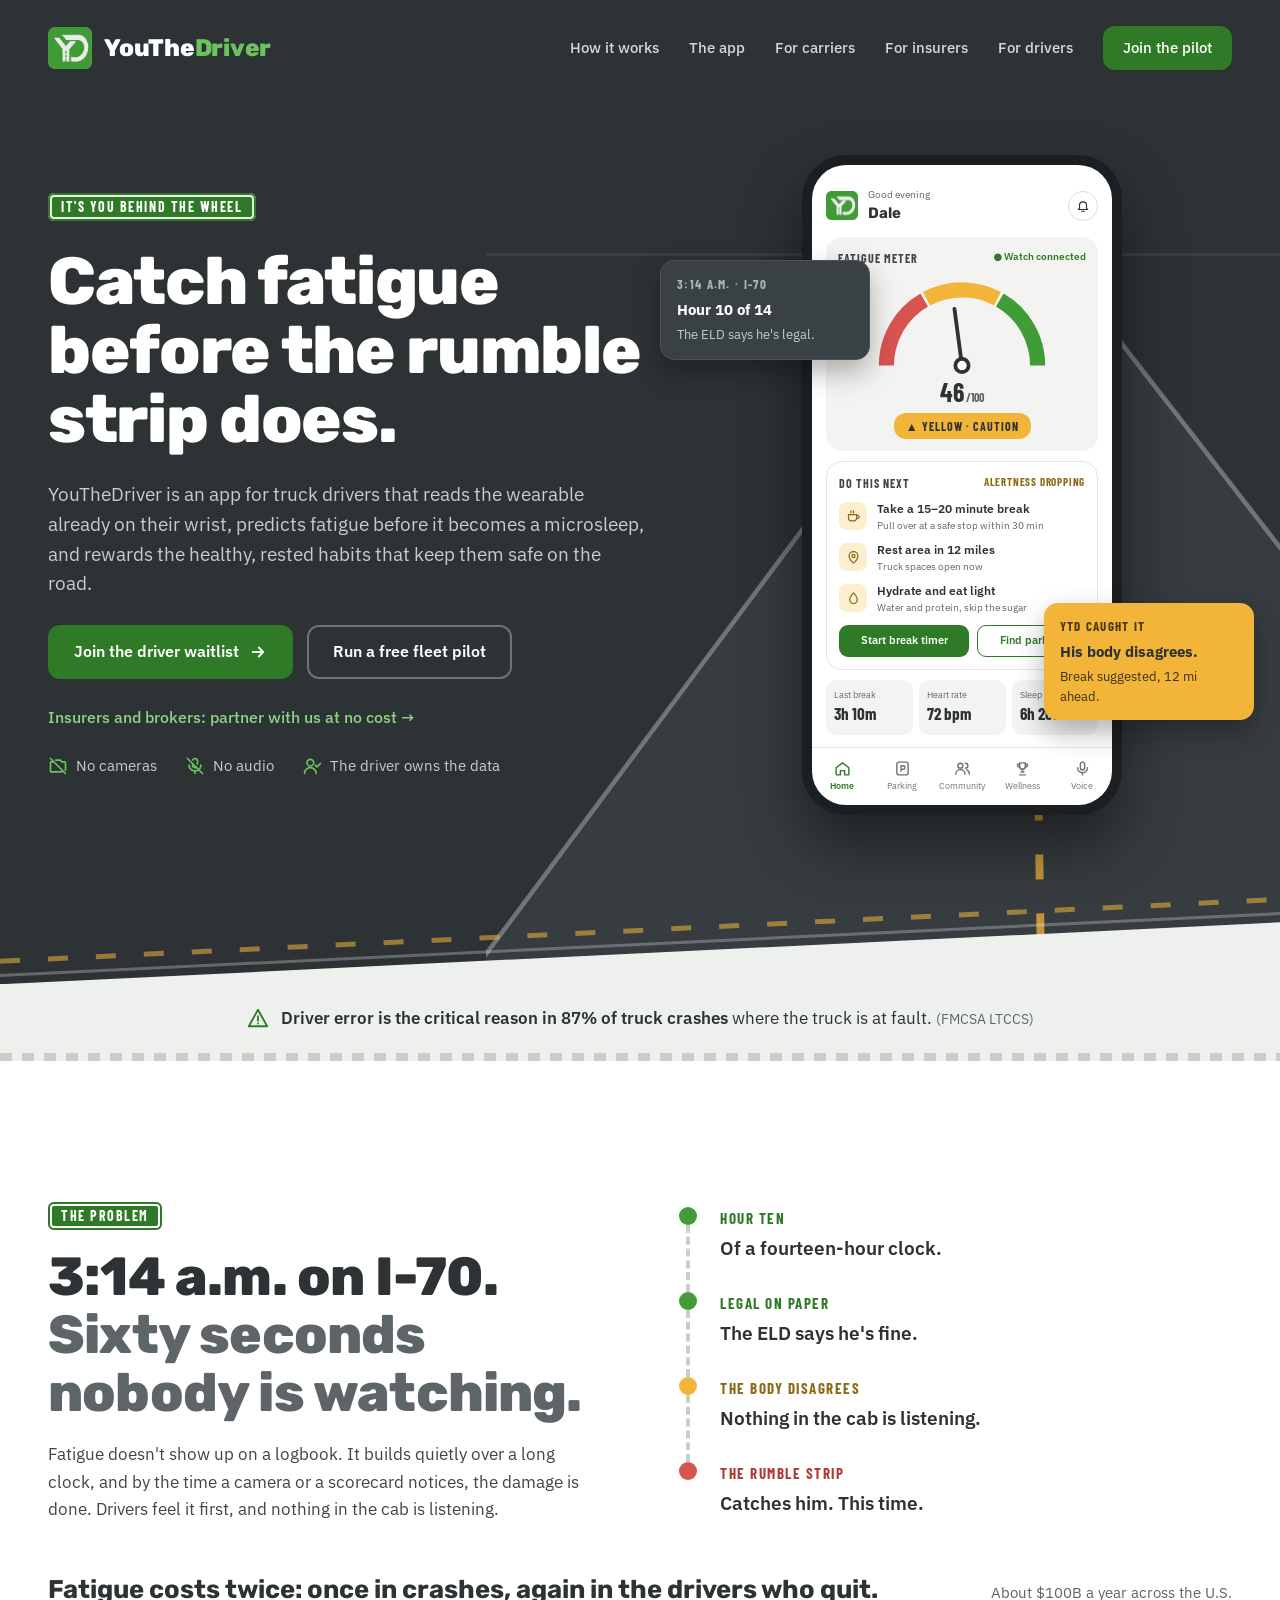
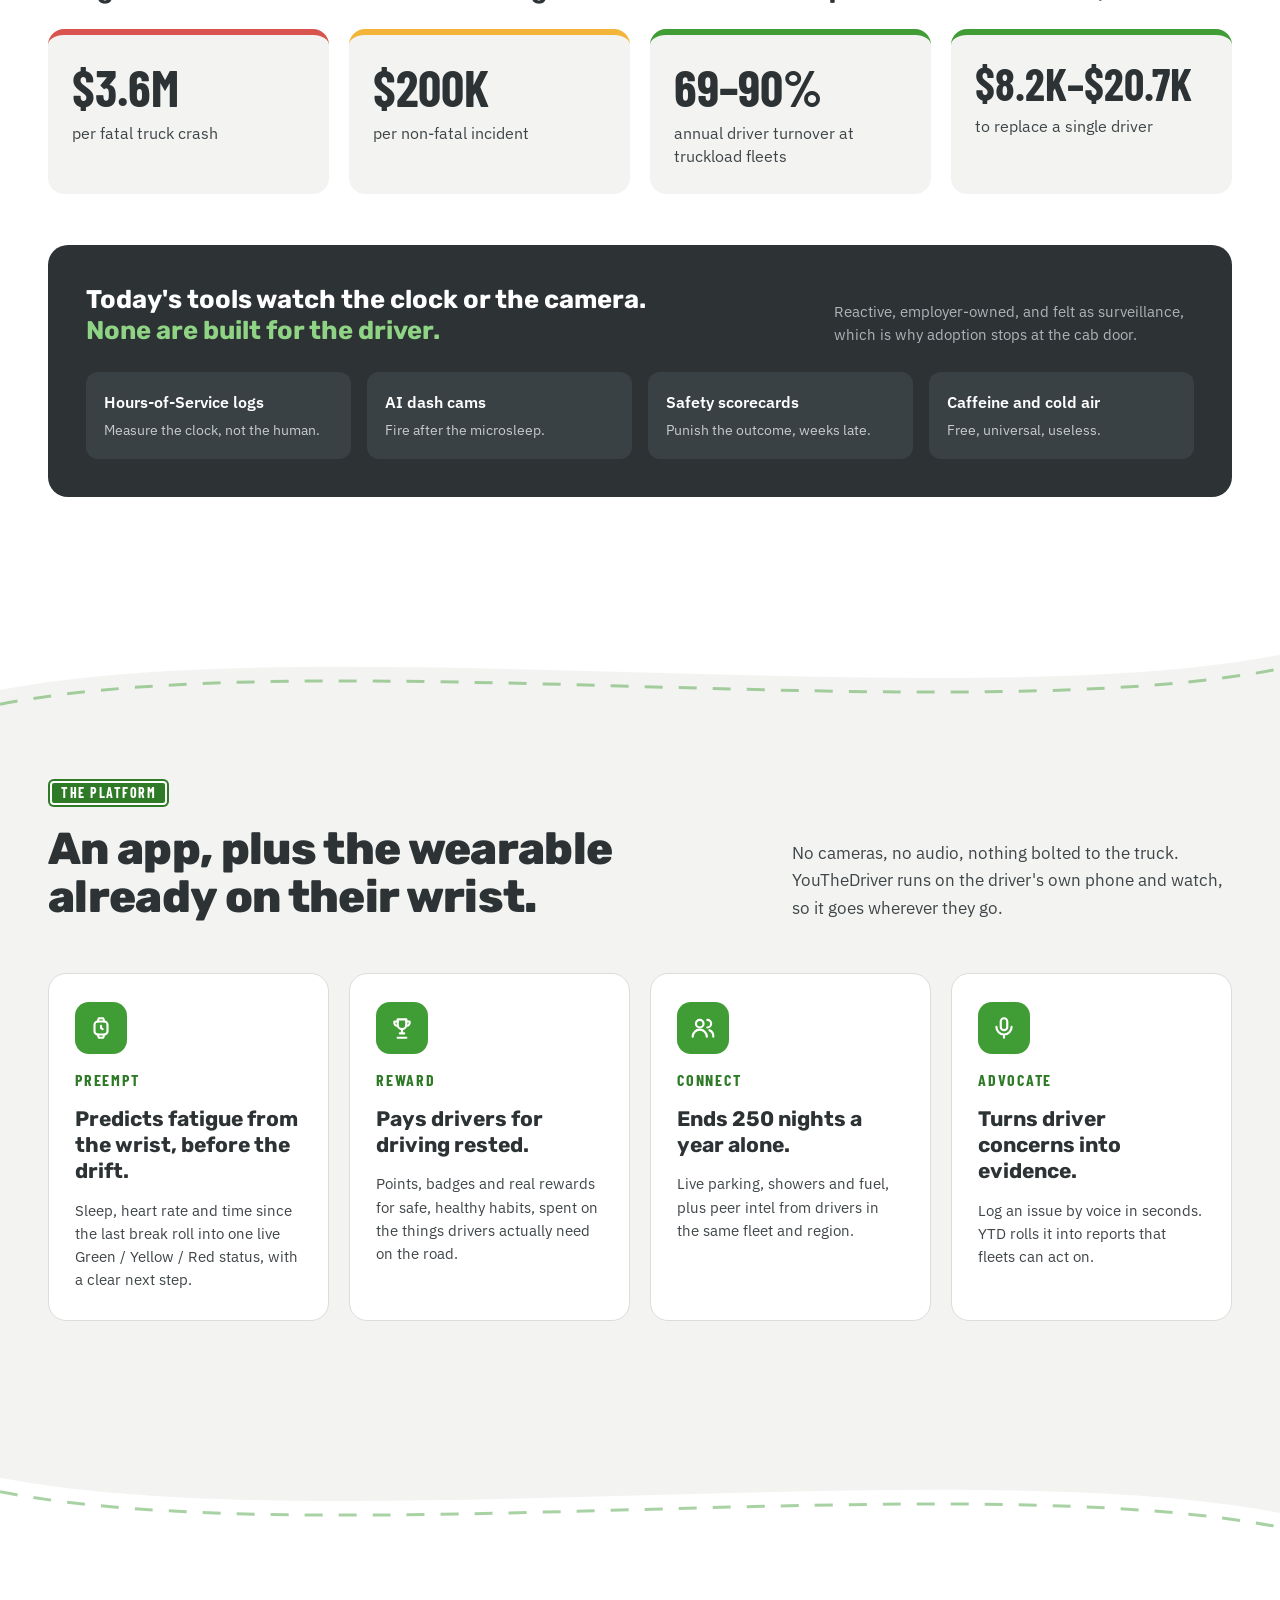
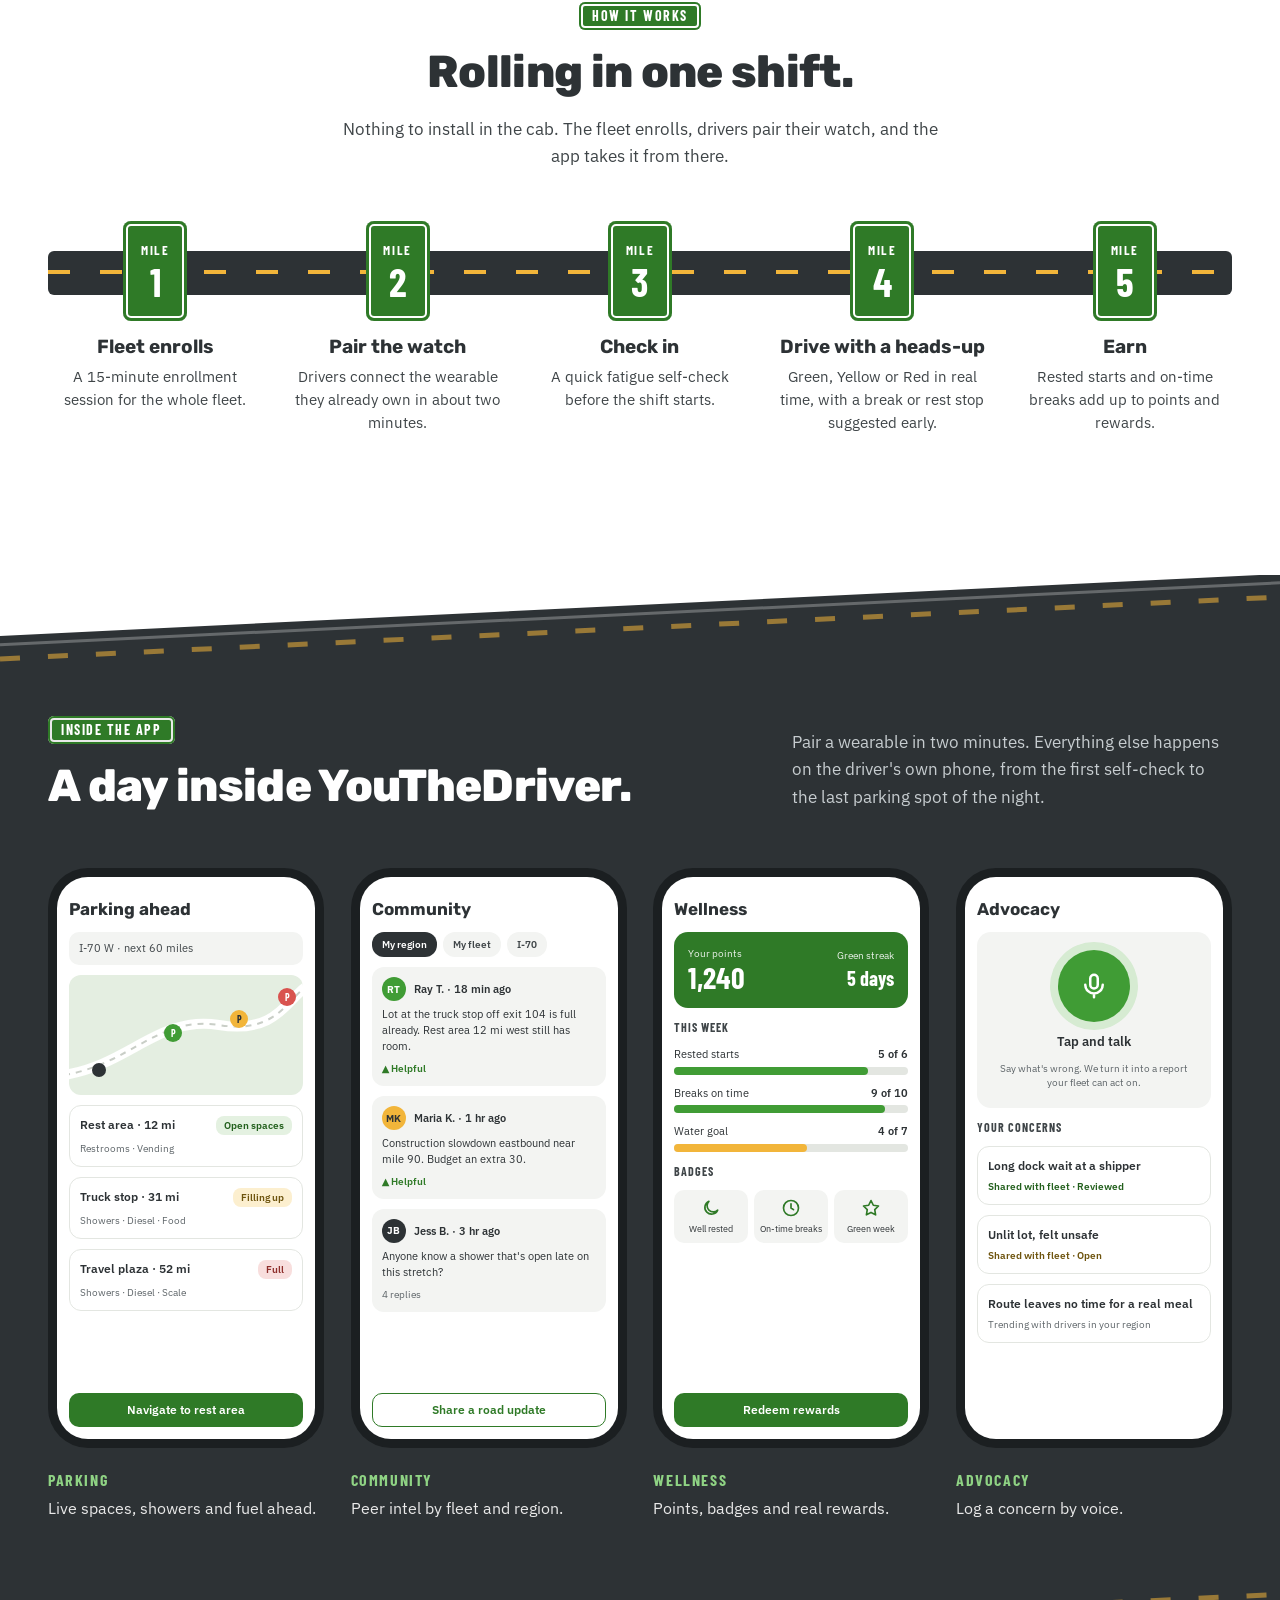
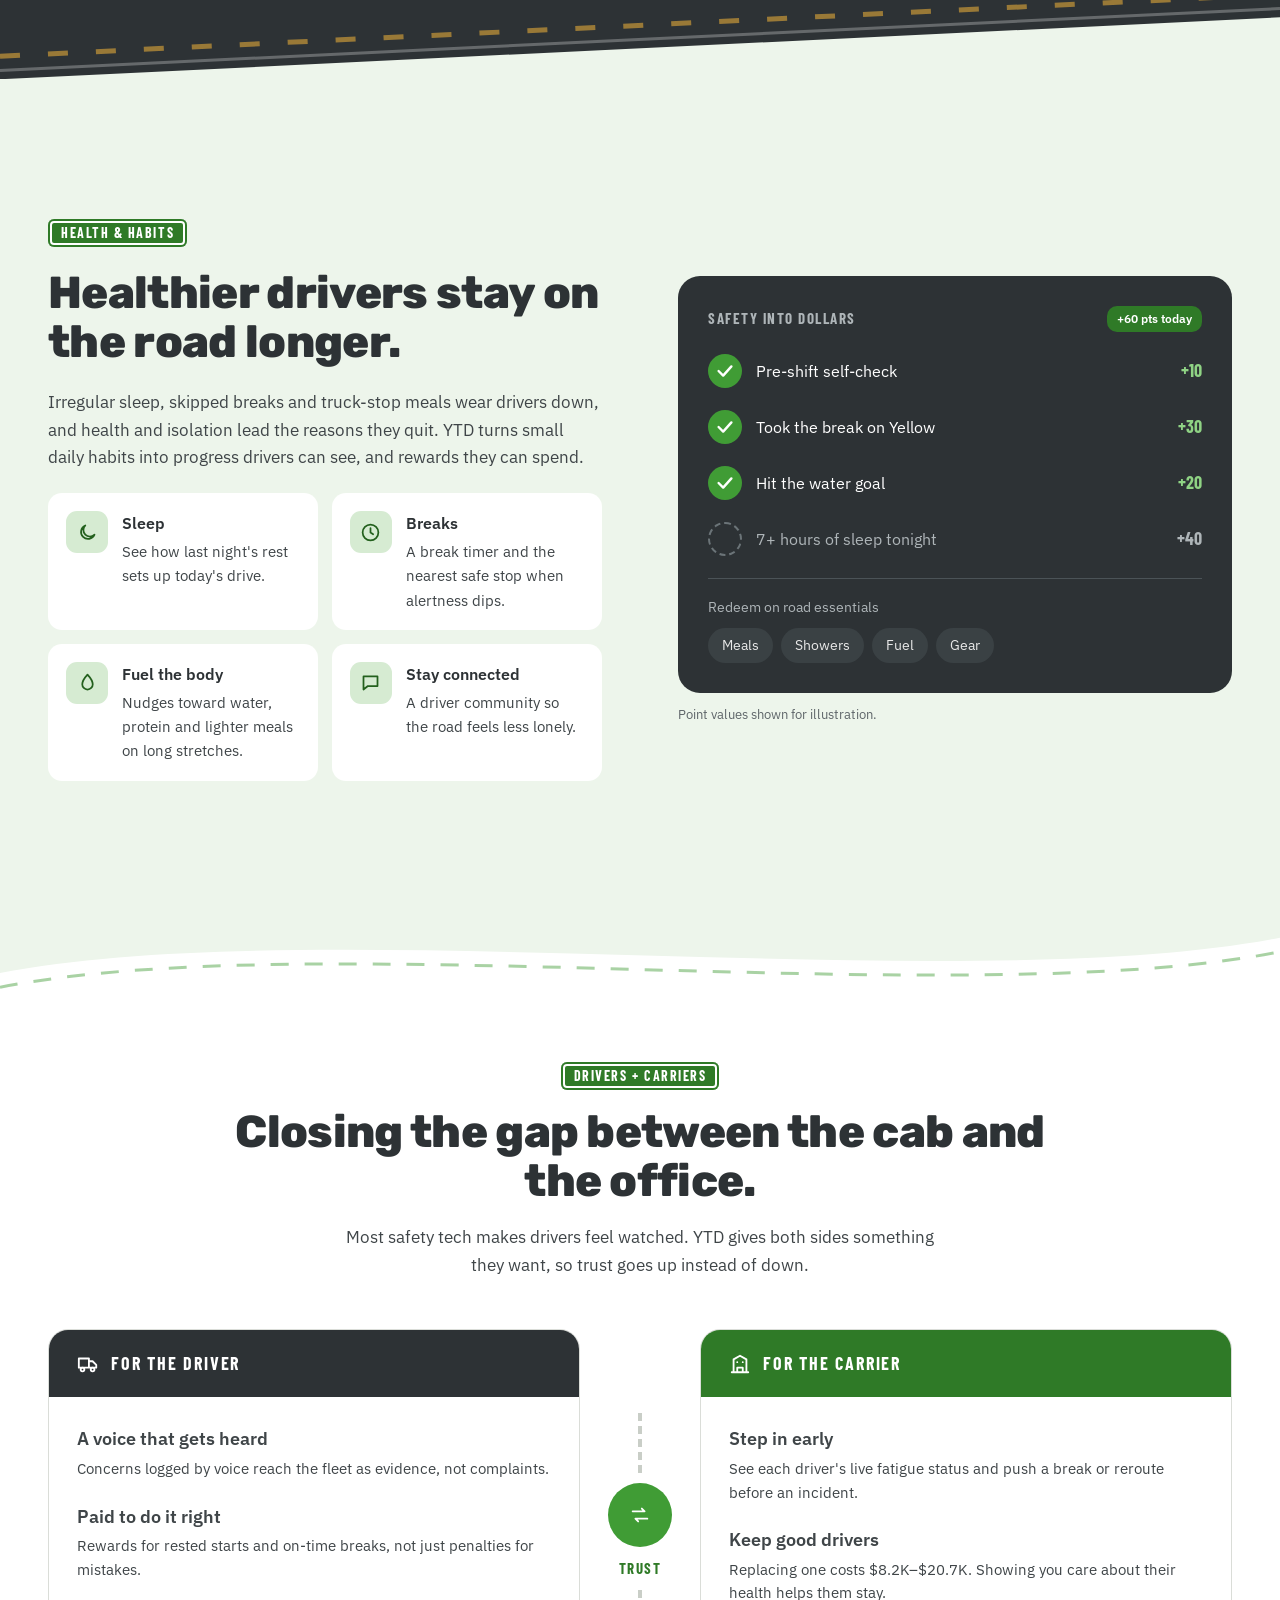
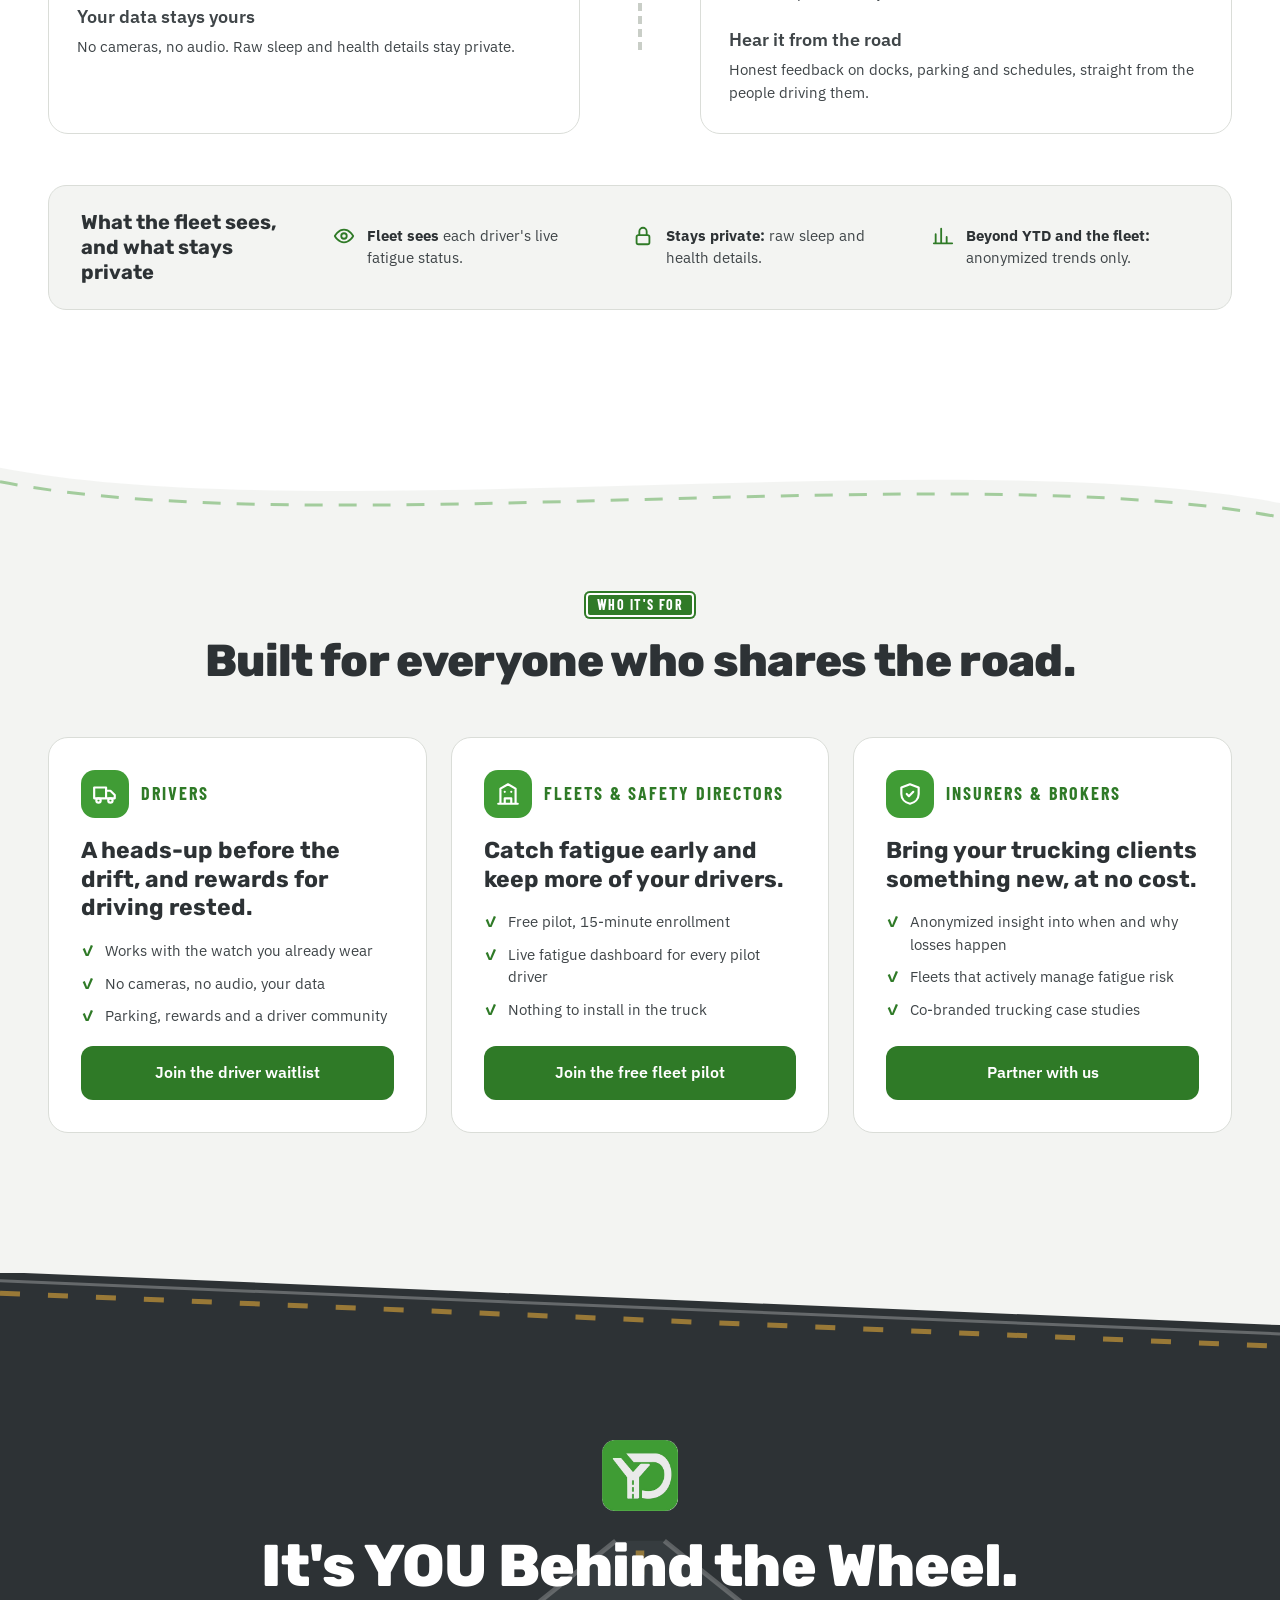
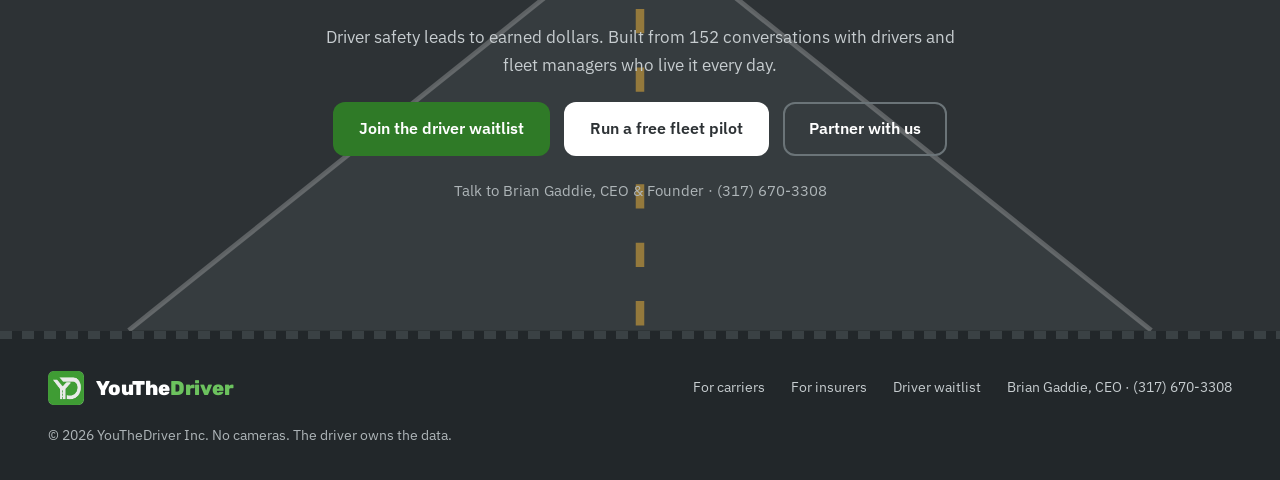
==== commit 1ba85ee1: "Add files via upload" ====
--- a/index.html
+++ b/index.html
@@ -2,129 +2,57 @@
 <html lang="en">
 <head>
 <meta charset="utf-8">
-<meta name="viewport" content="width=1440">
+<meta name="viewport" content="width=device-width, initial-scale=1">
 <title>YouTheDriver · Fatigue prediction for truck drivers</title>
 <meta name="description" content="YouTheDriver is an app for truck drivers that reads the wearable already on their wrist, predicts fatigue before it becomes a microsleep, and rewards healthy, rested habits.">
+<meta property="og:title" content="YouTheDriver · Fatigue prediction for truck drivers">
+<meta property="og:description" content="YouTheDriver is an app for truck drivers that reads the wearable already on their wrist, predicts fatigue before it becomes a microsleep, and rewards healthy, rested habits.">
 <link rel="icon" type="image/png" href="ytd-icon.png">
 <link rel="preconnect" href="https://fonts.googleapis.com">
 <link rel="preconnect" href="https://fonts.gstatic.com" crossorigin>
-<link rel="stylesheet" href="https://fonts.googleapis.com/css2?family=Rubik:wght@500;700;800;900&amp;family=IBM+Plex+Sans:wght@400;500;600&amp;family=Barlow+Condensed:wght@500;600;700&amp;display=swap">
-<style>
-html{scroll-behavior:smooth}body{margin:0;background:#22272A;font-family:'IBM Plex Sans',system-ui,sans-serif;color:#2D3235}
-a{color:#2F7A27;text-decoration:none}a:hover{color:#23601D}
-@keyframes ytd-d52{to{stroke-dashoffset:-52}}
-@keyframes ytd-d48{to{stroke-dashoffset:-48}}
-@keyframes ytd-d34{to{stroke-dashoffset:-34}}
-@keyframes ytd-bob{0%,100%{transform:translateY(0)}50%{transform:translateY(-8px)}}
-@keyframes ytd-needle{0%,100%{transform:rotate(-6deg)}50%{transform:rotate(7deg)}}
-@keyframes ytd-blink{0%,100%{opacity:1}50%{opacity:.3}}
-@keyframes ytd-ring{0%{box-shadow:0 0 0 8px #D6EBD2,0 0 0 8px rgba(64,156,53,.45)}80%,100%{box-shadow:0 0 0 8px #D6EBD2,0 0 0 24px rgba(64,156,53,0)}}
-@keyframes ytd-fill{from{transform:scaleX(0)}to{transform:scaleX(1)}}
-@keyframes ytd-up{from{opacity:0;transform:translateY(24px)}to{opacity:1;transform:none}}
-@keyframes ytd-left{from{opacity:0;transform:translateX(-48px)}to{opacity:1;transform:none}}
-@keyframes ytd-right{from{opacity:0;transform:translateX(48px)}to{opacity:1;transform:none}}
-@keyframes ytd-pulse{0%{box-shadow:0 0 0 0 rgba(64,156,53,.45)}80%,100%{box-shadow:0 0 0 18px rgba(64,156,53,0)}}
-.ytd-pulse{animation:ytd-pulse 2.6s ease-out infinite}
-@keyframes ytd-drive{from{transform:translateX(-40px)}to{transform:translateX(1220px)}}
-.ytd-drive{animation:ytd-drive 16s linear infinite}
-.ytd-d52{animation:ytd-d52 1.6s linear infinite}
-.ytd-d48{animation:ytd-d48 2.4s linear infinite}
-.ytd-d34{animation:ytd-d34 2.6s linear infinite}
-.ytd-bob{animation:ytd-bob 6s ease-in-out infinite}
-.ytd-bob2{animation:ytd-bob 6s ease-in-out -3s infinite}
-.ytd-needle{transform-box:view-box;transform-origin:100px 100px;animation:ytd-needle 5s ease-in-out infinite}
-.ytd-blink{animation:ytd-blink 2.4s ease-in-out infinite}
-.ytd-ring{animation:ytd-ring 2.4s ease-out infinite}
-.ytd-fill{transform-origin:left center;animation:ytd-fill 1.4s cubic-bezier(.2,.7,.2,1) .5s both}
-.ytd-in{animation:ytd-up .8s cubic-bezier(.2,.7,.2,1) both}
-.ytd-lift{transition:transform .25s ease,box-shadow .25s ease}
-.ytd-lift:hover{transform:translateY(-5px);box-shadow:0 16px 32px rgba(34,39,42,.14)}
-.ytd-hl{transition:box-shadow .25s ease,border-color .25s ease}
-.ytd-hl:hover{box-shadow:0 16px 32px rgba(34,39,42,.12);border-color:#409C35!important}
-.ytd-btn{transition:transform .2s ease,filter .2s ease}
-.ytd-btn:hover{transform:translateY(-2px);filter:brightness(1.1)}
-.ytd-arrow{transition:transform .2s ease}
-.ytd-btn:hover .ytd-arrow{transform:translateX(4px)}
-@supports (animation-timeline: view()){
-.ytd-rv,.ytd-rv2,.ytd-rv3,.ytd-rv4{animation:ytd-up linear both;animation-timeline:view()}
-.ytd-rv{animation-range:entry 0% entry 80%}
-.ytd-rv2{animation-range:entry 10% entry 90%}
-.ytd-rv3{animation-range:entry 20% entry 100%}
-.ytd-rv4{animation-range:entry 30% entry 100%}
-.ytd-rvl{animation:ytd-left linear both;animation-timeline:view();animation-range:entry 0% entry 90%}
-.ytd-rvr{animation:ytd-right linear both;animation-timeline:view();animation-range:entry 0% entry 90%}
-}
-@media (prefers-reduced-motion: reduce){
-*,*::before,*::after{animation:none!important;transition:none!important}
-}
-</style>
+<link rel="stylesheet" href="https://fonts.googleapis.com/css2?family=Rubik:wght@700;800&family=IBM+Plex+Sans:wght@400;500;600&family=Barlow+Condensed:wght@600;700&display=swap">
+<link rel="stylesheet" href="styles.css">
 </head>
 <body>
-<div style="width: 1440px; height: 7836px; margin: 0 auto; background: #ffffff; font-family: 'IBM Plex Sans', system-ui, sans-serif; color: #2D3235; display: flex; flex-direction: column; overflow: hidden">
-
-<!-- ============ HERO ============ -->
-<section id="top" style="position: relative; height: 880px; flex-shrink: 0; background: #2D3235; overflow: hidden">
-  <svg style="position: absolute; right: 0; top: 96px" width="860" height="784" viewBox="0 0 860 784" aria-hidden="true">
-    <line x1="0" y1="140" x2="860" y2="140" stroke="#3B4245" stroke-width="2"></line>
-    <polygon points="540,140 580,140 1080,784 60,784" fill="#363C3F"></polygon>
-    <line x1="540" y1="140" x2="60" y2="784" stroke="#E9E9E9" stroke-opacity="0.35" stroke-width="4"></line>
-    <line x1="580" y1="140" x2="1080" y2="784" stroke="#E9E9E9" stroke-opacity="0.35" stroke-width="4"></line>
-    <line class="ytd-d52" x1="560" y1="150" x2="570" y2="784" stroke="#F2B53A" stroke-opacity="0.75" stroke-width="7" stroke-dasharray="22 30"></line>
+<header class="nav">
+  <div class="wrap">
+    <a class="brand" href="index.html" aria-label="YouTheDriver home"><img src="ytd-icon.png" alt="" width="44" height="40"><span>YouThe<b>Driver</b></span></a>
+    <nav class="nav-links" aria-label="Main">
+      <a href="index.html#how">How it works</a>
+      <a href="index.html#app">The app</a>
+      <a href="carriers.html">For carriers</a>
+      <a href="insurers.html">For insurers</a>
+      <a href="waitlist.html">For drivers</a>
+      <a class="btn btn-green" href="carriers.html#apply">Join the pilot</a>
+    </nav>
+  </div>
+</header>
+
+<section class="hero dark" id="top">
+  <svg class="hero-road" viewBox="0 0 860 784" preserveAspectRatio="xMidYMax slice" aria-hidden="true">
+    <line x1="0" y1="140" x2="860" y2="140" stroke="#3B4245" stroke-width="2"/>
+    <polygon points="540,140 580,140 1080,784 60,784" fill="#363C3F"/>
+    <line x1="540" y1="140" x2="60" y2="784" stroke="#E9E9E9" stroke-opacity=".35" stroke-width="4"/>
+    <line x1="580" y1="140" x2="1080" y2="784" stroke="#E9E9E9" stroke-opacity=".35" stroke-width="4"/>
+    <line class="dash-52" x1="560" y1="150" x2="570" y2="784" stroke="#F2B53A" stroke-opacity=".75" stroke-width="7" stroke-dasharray="22 30"/>
   </svg>
-  <svg style="position: absolute; left: 0; bottom: 0" width="1440" height="90" viewBox="0 0 1440 90" aria-hidden="true">
-    <line class="ytd-d48" x1="0" y1="56" x2="1440" y2="-14" stroke="#F2B53A" stroke-opacity="0.55" stroke-width="5" stroke-dasharray="20 28"></line>
-    <line x1="0" y1="80" x2="1440" y2="10" stroke="#E9E9E9" stroke-opacity="0.3" stroke-width="3"></line>
-    <polygon points="0,90 1440,20 1440,90" fill="#EEF0ED"></polygon>
-  </svg>
-
-  <nav style="position: absolute; left: 0; top: 0; width: 1440px; height: 96px; box-sizing: border-box; padding: 0 120px; display: flex; align-items: center; justify-content: space-between">
-    <a href="#top" style="display: flex; align-items: center; gap: 12px; text-decoration: none">
-      <img src="ytd-icon.png" alt="YouTheDriver logo" style="width: 44px; height: 40px">
-      <span style="font-family: 'Rubik', sans-serif; font-weight: 800; font-size: 24px; color: #ffffff; letter-spacing: -0.3px">YouThe<span style="color: #6CC25E">Driver</span></span>
-    </a>
-    <div style="display: flex; align-items: center; gap: 36px">
-      <a href="#how" style="color: #D4D9DB; font-size: 15px; font-weight: 500">How it works</a>
-      <a href="#app" style="color: #D4D9DB; font-size: 15px; font-weight: 500">The app</a>
-      <a href="#health" style="color: #D4D9DB; font-size: 15px; font-weight: 500">Health</a>
-      <a href="#carriers" style="color: #D4D9DB; font-size: 15px; font-weight: 500">For carriers</a>
-      <a href="#who" style="color: #D4D9DB; font-size: 15px; font-weight: 500">For insurers</a>
-      <a href="#who" class="ytd-btn" style="display: inline-flex; align-items: center; height: 44px; padding: 0 20px; border-radius: 10px; background: #2F7A27; color: #ffffff; font-size: 15px; font-weight: 600">Join the pilot</a>
-    </div>
-  </nav>
-
-  <div style="position: absolute; left: 120px; top: 176px; width: 620px; display: flex; flex-direction: column; gap: 28px">
-    <div class="ytd-in" style="display: flex">
-      <span style="display: inline-flex; align-items: center; gap: 8px; padding: 7px 14px; border-radius: 6px; background: #2F7A27; box-shadow: inset 0 0 0 2px #2F7A27, inset 0 0 0 4px #E9E9E9; font-family: 'Barlow Condensed', sans-serif; font-weight: 700; font-size: 15px; letter-spacing: 1.6px; color: #ffffff">IT'S YOU BEHIND THE WHEEL</span>
-    </div>
-    <h1 class="ytd-in" style="margin: 0; font-family: 'Rubik', sans-serif; font-weight: 800; font-size: 66px; line-height: 1.04; letter-spacing: -1.5px; color: #ffffff; animation-delay: 0.1s">Catch fatigue before the rumble strip does.</h1>
-    <p class="ytd-in" style="margin: 0; font-size: 20px; line-height: 1.55; color: #C6CCCF; animation-delay: 0.2s">YouTheDriver is an app for truck drivers that reads the wearable already on their wrist, predicts fatigue before it becomes a microsleep, and rewards the healthy, rested habits that keep them safe on the road.</p>
-    <div class="ytd-in" style="display: flex; gap: 14px; flex-wrap: wrap; animation-delay: 0.3s">
-      <a href="#who" class="ytd-btn" style="display: inline-flex; align-items: center; gap: 10px; height: 56px; padding: 0 26px; border-radius: 12px; background: #409C35; color: #ffffff; font-size: 17px; font-weight: 600">
-        Join the driver waitlist
-        <svg class="ytd-arrow" width="18" height="18" viewBox="0 0 24 24" fill="none" stroke="currentColor" stroke-width="2.4" stroke-linecap="round" stroke-linejoin="round"><path d="M5 12h14M13 6l6 6-6 6"></path></svg>
-      </a>
-      <a href="#who" class="ytd-btn" style="display: inline-flex; align-items: center; height: 56px; padding: 0 26px; border-radius: 12px; border: 2px solid #6B7478; color: #ffffff; font-size: 17px; font-weight: 600">Run a free fleet pilot</a>
-    </div>
-    <a href="#who" class="ytd-in" style="color: #8FD384; font-size: 16px; font-weight: 500; animation-delay: 0.4s">Insurers and brokers: partner with us at no cost →</a>
-    <div class="ytd-in" style="display: flex; gap: 28px; padding-top: 8px; animation-delay: 0.5s">
-      <div style="display: flex; align-items: center; gap: 8px; color: #C6CCCF; font-size: 15px">
-        <svg width="20" height="20" viewBox="0 0 24 24" fill="none" stroke="#6CC25E" stroke-width="2" stroke-linecap="round" stroke-linejoin="round"><path d="M3 3l18 18M9.5 5H15l1.5 2H20a1 1 0 0 1 1 1v9M17 19H4a1 1 0 0 1-1-1V8a1 1 0 0 1 1-1h2"></path></svg>
-        No cameras
-      </div>
-      <div style="display: flex; align-items: center; gap: 8px; color: #C6CCCF; font-size: 15px">
-        <svg width="20" height="20" viewBox="0 0 24 24" fill="none" stroke="#6CC25E" stroke-width="2" stroke-linecap="round" stroke-linejoin="round"><path d="M3 3l18 18M9 9v2a3 3 0 0 0 5 2.2M15 9.5V6a3 3 0 0 0-5.7-1.3M19 11a7 7 0 0 1-1.2 3.9M5 11a7 7 0 0 0 11 5.7M12 18v3"></path></svg>
-        No audio
-      </div>
-      <div style="display: flex; align-items: center; gap: 8px; color: #C6CCCF; font-size: 15px">
-        <svg width="20" height="20" viewBox="0 0 24 24" fill="none" stroke="#6CC25E" stroke-width="2" stroke-linecap="round" stroke-linejoin="round"><circle cx="10" cy="8" r="4"></circle><path d="M3 21a7 7 0 0 1 14 0M16 11l2 2 4-4"></path></svg>
-        The driver owns the data
-      </div>
-    </div>
-  </div>
-
-  <!-- hero phone: Home -->
-  <div class="ytd-in" style="animation-delay: 0.25s; animation-duration: 1s; position: absolute; left: 900px; top: 170px; width: 320px; height: 660px; box-sizing: border-box; border-radius: 44px; background: #1B1F21; padding: 10px; box-shadow: 0 30px 60px rgba(0,0,0,0.45)">
-    <div style="width: 300px; height: 640px; border-radius: 34px; background: #ffffff; overflow: hidden; display: flex; flex-direction: column; box-sizing: border-box; padding: 22px 14px 0">
+  <div class="wrap hero-grid">
+    <div class="hero-copy">
+      <span class="sign in">It's YOU behind the wheel</span>
+      <h1 class="h1 in" style="animation-delay:.1s">Catch fatigue before the rumble strip does.</h1>
+      <p class="lead in" style="animation-delay:.2s">YouTheDriver is an app for truck drivers that reads the wearable already on their wrist, predicts fatigue before it becomes a microsleep, and rewards the healthy, rested habits that keep them safe on the road.</p>
+      <div class="btn-row in" style="animation-delay:.3s">
+        <a class="btn btn-green" href="waitlist.html">Join the driver waitlist <svg class="arrow" viewBox="0 0 24 24" fill="none" stroke="currentColor" stroke-width="2.4" stroke-linecap="round" stroke-linejoin="round" aria-hidden="true"><path d="M5 12h14M13 6l6 6-6 6"/></svg></a>
+        <a class="btn btn-ghost" href="carriers.html">Run a free fleet pilot</a>
+      </div>
+      <a class="text-link in" style="animation-delay:.4s" href="insurers.html">Insurers and brokers: partner with us at no cost →</a>
+      <div class="trust in" style="animation-delay:.5s">
+        <span><svg class="ico" viewBox="0 0 24 24" fill="none" stroke="currentColor" stroke-width="2" stroke-linecap="round" stroke-linejoin="round" aria-hidden="true"><path d="M3 3l18 18M9.5 5H15l1.5 2H20a1 1 0 0 1 1 1v9M17 19H4a1 1 0 0 1-1-1V8a1 1 0 0 1 1-1h2"/></svg>No cameras</span><span><svg class="ico" viewBox="0 0 24 24" fill="none" stroke="currentColor" stroke-width="2" stroke-linecap="round" stroke-linejoin="round" aria-hidden="true"><path d="M3 3l18 18M9 9v2a3 3 0 0 0 5 2.2M15 9.5V6a3 3 0 0 0-5.7-1.3M19 11a7 7 0 0 1-1.2 3.9M5 11a7 7 0 0 0 11 5.7M12 18v3"/></svg>No audio</span><span><svg class="ico" viewBox="0 0 24 24" fill="none" stroke="currentColor" stroke-width="2" stroke-linecap="round" stroke-linejoin="round" aria-hidden="true"><circle cx="10" cy="8" r="4"/><path d="M3 21a7 7 0 0 1 14 0M16 11l2 2 4-4"/></svg>The driver owns the data</span>
+      </div>
+    </div>
+    <div class="hero-visual">
+      <div class="in" style="animation-delay: .25s; animation-duration: 1s; position: relative; flex-shrink: 0; width: 320px; height: 660px; box-sizing: border-box; border-radius: 44px; background: #1B1F21; padding: 10px; box-shadow: 0 30px 60px rgba(0,0,0,0.45)">
+    <div style="width: 300px; height: 640px; border-radius: 34px; background: #ffffff; color: #2D3235; overflow: hidden; display: flex; flex-direction: column; box-sizing: border-box; padding: 22px 14px 0">
       <div style="display: flex; align-items: center; justify-content: space-between">
         <div style="display: flex; align-items: center; gap: 10px">
           <img src="ytd-icon.png" alt="" style="width: 32px; height: 29px">
@@ -140,13 +68,13 @@
       <div style="margin-top: 12px; padding: 12px; border-radius: 16px; background: #F3F4F2; display: flex; flex-direction: column; align-items: center; gap: 4px">
         <div style="width: 100%; display: flex; justify-content: space-between">
           <span style="font-family: 'Barlow Condensed', sans-serif; font-weight: 700; font-size: 12px; letter-spacing: 1px; color: #3F4548">FATIGUE METER</span>
-          <span style="font-size: 10px; color: #2F7A27; font-weight: 600"><span class="ytd-blink">●</span> Watch connected</span>
+          <span style="font-size: 10px; color: #2F7A27; font-weight: 600"><span class="blink">●</span> Watch connected</span>
         </div>
         <svg width="190" height="104" viewBox="0 0 200 110" aria-hidden="true">
           <path d="M20 100 A80 80 0 0 1 60 30.72" fill="none" stroke="#D9534F" stroke-width="16"></path>
           <path d="M62.5 29.3 A80 80 0 0 1 137.5 29.3" fill="none" stroke="#F2B53A" stroke-width="16"></path>
           <path d="M140 30.72 A80 80 0 0 1 180 100" fill="none" stroke="#409C35" stroke-width="16"></path>
-          <line class="ytd-needle" x1="100" y1="100" x2="92" y2="40" stroke="#2D3235" stroke-width="4" stroke-linecap="round"></line>
+          <line class="needle" x1="100" y1="100" x2="92" y2="40" stroke="#2D3235" stroke-width="4" stroke-linecap="round"></line>
           <circle cx="100" cy="100" r="7" fill="#ffffff" stroke="#2D3235" stroke-width="4"></circle>
         </svg>
         <span style="font-family: 'Barlow Condensed', sans-serif; font-weight: 700; font-size: 26px; line-height: 1">46<span style="font-size: 12px; color: #5E6569"> /100</span></span>
@@ -188,216 +116,113 @@
       </div>
     </div>
   </div>
-
-  <!-- floating chips -->
-  <div class="ytd-bob" style="position: absolute; left: 730px; top: 290px; width: 200px; box-sizing: border-box; padding: 14px 16px; border-radius: 14px; background: #3A4144; border: 1px solid #4B5357; box-shadow: 0 12px 28px rgba(0,0,0,0.3); display: flex; flex-direction: column; gap: 4px">
-    <span style="font-family: 'Barlow Condensed', sans-serif; font-weight: 700; font-size: 13px; letter-spacing: 1.4px; color: #AEB5B8">3:14 A.M. · I-70</span>
-    <span style="font-size: 15px; font-weight: 600; color: #ffffff">Hour 10 of 14</span>
-    <span style="font-size: 13px; color: #C6CCCF">The ELD says he's legal.</span>
-  </div>
-  <div class="ytd-bob2" style="position: absolute; left: 1160px; top: 590px; width: 214px; box-sizing: border-box; padding: 14px 16px; border-radius: 14px; background: #F2B53A; box-shadow: 0 12px 28px rgba(0,0,0,0.3); display: flex; flex-direction: column; gap: 4px">
-    <span style="font-family: 'Barlow Condensed', sans-serif; font-weight: 700; font-size: 13px; letter-spacing: 1.4px; color: #4A3A0F">YTD CAUGHT IT</span>
-    <span style="font-size: 15px; font-weight: 600; color: #2D3235">His body disagrees.</span>
-    <span style="font-size: 13px; color: #3E3413">Break suggested, 12 mi ahead.</span>
-  </div>
-</section>
-
-<!-- ============ STAT STRIP ============ -->
-<div style="position: relative; height: 76px; flex-shrink: 0; background: #EEF0ED; display: flex; align-items: center; justify-content: center; gap: 12px; font-size: 17px; color: #2D3235">
-  <span aria-hidden="true" style="position: absolute; left: 0; bottom: 0; width: 1440px; height: 8px; background: repeating-linear-gradient(90deg, #C9CEC7 0 12px, transparent 12px 22px)"></span>
-  <svg width="22" height="22" viewBox="0 0 24 24" fill="none" stroke="#2F7A27" stroke-width="2" stroke-linecap="round" stroke-linejoin="round"><path d="M12 3l10 18H2z"></path><path d="M12 10v5M12 18v.01"></path></svg>
-  <span><strong style="font-weight: 600">Driver error is the critical reason in 87% of truck crashes</strong> where the truck is at fault. <span style="color: #5E6569; font-size: 14px">(FMCSA LTCCS)</span></span>
+      <div class="chip chip-dark bob"><span class="cond">3:14 a.m. · I-70</span><strong style="font-size:15px">Hour 10 of 14</strong><span style="font-size:13px;color:var(--on-dark)">The ELD says he's legal.</span></div>
+      <div class="chip chip-amber bob2"><span class="cond">YTD caught it</span><strong style="font-size:15px">His body disagrees.</strong><span style="font-size:13px;color:#3E3413">Break suggested, 12 mi ahead.</span></div>
+    </div>
+  </div>
+  <svg class="edge edge-bottom" viewBox="0 0 1440 110" preserveAspectRatio="none" aria-hidden="true"><line class="dash-48" x1="0" y1="84" x2="1440" y2="14" stroke="#F2B53A" stroke-opacity=".55" stroke-width="5" stroke-dasharray="20 28" vector-effect="non-scaling-stroke"/><line x1="0" y1="100" x2="1440" y2="30" stroke="#E9E9E9" stroke-opacity=".3" stroke-width="3" vector-effect="non-scaling-stroke"/><polygon points="0,110 1440,40 1440,110" fill="#EEF0ED"/></svg>
+</section>
+<div class="banner">
+  <div class="wrap"><svg class="ico" viewBox="0 0 24 24" fill="none" stroke="currentColor" stroke-width="2" stroke-linecap="round" stroke-linejoin="round" aria-hidden="true"><path d="M12 3l10 18H2z"/><path d="M12 10v5M12 18v.01"/></svg><span><strong style="font-weight:600">Driver error is the critical reason in 87% of truck crashes</strong> where the truck is at fault. <span class="muted" style="font-size:14px">(FMCSA LTCCS)</span></span></div>
+  <span class="rumble bottom" aria-hidden="true"></span>
 </div>
 
-<!-- ============ PROBLEM ============ -->
-<section id="problem" style="height: 1200px; flex-shrink: 0; box-sizing: border-box; padding: 100px 120px; display: flex; flex-direction: column; justify-content: center; gap: 56px">
-  <div style="display: grid; grid-template-columns: repeat(2, minmax(0, 1fr)); gap: 80px; align-items: center">
-    <div class="ytd-rv" style="display: flex; flex-direction: column; gap: 22px">
-      <div style="display: flex"><span style="padding: 6px 12px; border-radius: 6px; background: #2F7A27; box-shadow: inset 0 0 0 2px #2F7A27, inset 0 0 0 4px #ffffff; font-family: 'Barlow Condensed', sans-serif; font-weight: 700; font-size: 14px; letter-spacing: 1.6px; color: #ffffff">THE PROBLEM</span></div>
-      <h2 style="margin: 0; font-family: 'Rubik', sans-serif; font-weight: 800; font-size: 56px; line-height: 1.05; letter-spacing: -1px">3:14 a.m. on I-70.<br><span style="color: #5E6569">Sixty seconds nobody is watching.</span></h2>
-      <p style="margin: 0; font-size: 19px; line-height: 1.6; color: #3F4548">Fatigue doesn't show up on a logbook. It builds quietly over a long clock, and by the time a camera or a scorecard notices, the damage is done. Drivers feel it first, and nothing in the cab is listening.</p>
-    </div>
-    <div class="ytd-rv2" style="display: flex; flex-direction: column; gap: 0; padding-left: 8px">
-      <div style="display: flex; gap: 22px">
-        <div style="display: flex; flex-direction: column; align-items: center; width: 20px"><span style="width: 18px; height: 18px; border-radius: 9px; background: #409C35; flex-shrink: 0"></span><span style="width: 0; flex-grow: 1; border-left: 4px dashed #C9CEC7"></span></div>
-        <div style="padding-bottom: 30px; display: flex; flex-direction: column; gap: 4px"><span style="font-family: 'Barlow Condensed', sans-serif; font-weight: 700; font-size: 15px; letter-spacing: 1.5px; color: #2F7A27">HOUR TEN</span><span style="font-size: 19px; font-weight: 600">Of a fourteen-hour clock.</span></div>
-      </div>
-      <div style="display: flex; gap: 22px">
-        <div style="display: flex; flex-direction: column; align-items: center; width: 20px"><span style="width: 18px; height: 18px; border-radius: 9px; background: #409C35; flex-shrink: 0"></span><span style="width: 0; flex-grow: 1; border-left: 4px dashed #C9CEC7"></span></div>
-        <div style="padding-bottom: 30px; display: flex; flex-direction: column; gap: 4px"><span style="font-family: 'Barlow Condensed', sans-serif; font-weight: 700; font-size: 15px; letter-spacing: 1.5px; color: #2F7A27">LEGAL ON PAPER</span><span style="font-size: 19px; font-weight: 600">The ELD says he's fine.</span></div>
-      </div>
-      <div style="display: flex; gap: 22px">
-        <div style="display: flex; flex-direction: column; align-items: center; width: 20px"><span style="width: 18px; height: 18px; border-radius: 9px; background: #F2B53A; flex-shrink: 0"></span><span style="width: 0; flex-grow: 1; border-left: 4px dashed #C9CEC7"></span></div>
-        <div style="padding-bottom: 30px; display: flex; flex-direction: column; gap: 4px"><span style="font-family: 'Barlow Condensed', sans-serif; font-weight: 700; font-size: 15px; letter-spacing: 1.5px; color: #8A6A12">THE BODY DISAGREES</span><span style="font-size: 19px; font-weight: 600">Nothing in the cab is listening.</span></div>
-      </div>
-      <div style="display: flex; gap: 22px">
-        <div style="display: flex; flex-direction: column; align-items: center; width: 20px"><span style="width: 18px; height: 18px; border-radius: 9px; background: #D9534F; flex-shrink: 0"></span></div>
-        <div style="display: flex; flex-direction: column; gap: 4px"><span style="font-family: 'Barlow Condensed', sans-serif; font-weight: 700; font-size: 15px; letter-spacing: 1.5px; color: #B03A36">THE RUMBLE STRIP</span><span style="font-size: 19px; font-weight: 600">Catches him. This time.</span></div>
-      </div>
-    </div>
-  </div>
-
-  <div style="display: flex; flex-direction: column; gap: 24px">
-    <div style="display: flex; align-items: baseline; justify-content: space-between">
-      <h3 style="margin: 0; font-family: 'Rubik', sans-serif; font-weight: 700; font-size: 28px">Fatigue costs twice: once in crashes, again in the drivers who quit.</h3>
-      <span style="font-size: 15px; color: #5E6569">About $100B a year across the U.S.</span>
-    </div>
-    <div class="ytd-rv" style="display: grid; grid-template-columns: repeat(4, minmax(0, 1fr)); gap: 20px">
-      <div class="ytd-lift" style="padding: 26px 24px; border-radius: 16px; background: #F3F4F2; border-top: 6px solid #D9534F; display: flex; flex-direction: column; gap: 8px">
-        <span style="font-family: 'Barlow Condensed', sans-serif; font-weight: 700; font-size: 54px; line-height: 1">$3.6M</span>
-        <span style="font-size: 16px; color: #3F4548; line-height: 1.45">per fatal truck crash</span>
-      </div>
-      <div class="ytd-lift" style="padding: 26px 24px; border-radius: 16px; background: #F3F4F2; border-top: 6px solid #F2B53A; display: flex; flex-direction: column; gap: 8px">
-        <span style="font-family: 'Barlow Condensed', sans-serif; font-weight: 700; font-size: 54px; line-height: 1">$200K</span>
-        <span style="font-size: 16px; color: #3F4548; line-height: 1.45">per non-fatal incident</span>
-      </div>
-      <div class="ytd-lift" style="padding: 26px 24px; border-radius: 16px; background: #F3F4F2; border-top: 6px solid #409C35; display: flex; flex-direction: column; gap: 8px">
-        <span style="font-family: 'Barlow Condensed', sans-serif; font-weight: 700; font-size: 54px; line-height: 1">69–90%</span>
-        <span style="font-size: 16px; color: #3F4548; line-height: 1.45">annual driver turnover at truckload fleets</span>
-      </div>
-      <div class="ytd-lift" style="padding: 26px 24px; border-radius: 16px; background: #F3F4F2; border-top: 6px solid #409C35; display: flex; flex-direction: column; gap: 8px">
-        <span style="font-family: 'Barlow Condensed', sans-serif; font-weight: 700; font-size: 48px; line-height: 1.06">$8.2K–$20.7K</span>
-        <span style="font-size: 16px; color: #3F4548; line-height: 1.45">to replace a single driver</span>
-      </div>
-    </div>
-  </div>
-
-  <div class="ytd-rv" style="padding: 36px 40px; border-radius: 20px; background: #2D3235; display: flex; flex-direction: column; gap: 26px">
-    <div style="display: flex; justify-content: space-between; align-items: flex-end; gap: 40px">
-      <h3 style="margin: 0; font-family: 'Rubik', sans-serif; font-weight: 700; font-size: 28px; line-height: 1.2; color: #ffffff">Today's tools watch the clock or the camera.<br><span style="color: #8FD384">None are built for the driver.</span></h3>
-      <span style="font-size: 15px; color: #AEB5B8; max-width: 360px; line-height: 1.5">Reactive, employer-owned, and felt as surveillance, which is why adoption stops at the cab door.</span>
-    </div>
-    <div style="display: grid; grid-template-columns: repeat(4, minmax(0, 1fr)); gap: 16px">
-      <div style="padding: 18px; border-radius: 12px; background: #3A4144; display: flex; flex-direction: column; gap: 6px"><span style="font-size: 16px; font-weight: 600; color: #ffffff">Hours-of-Service logs</span><span style="font-size: 14px; color: #C6CCCF">Measure the clock, not the human.</span></div>
-      <div style="padding: 18px; border-radius: 12px; background: #3A4144; display: flex; flex-direction: column; gap: 6px"><span style="font-size: 16px; font-weight: 600; color: #ffffff">AI dash cams</span><span style="font-size: 14px; color: #C6CCCF">Fire after the microsleep.</span></div>
-      <div style="padding: 18px; border-radius: 12px; background: #3A4144; display: flex; flex-direction: column; gap: 6px"><span style="font-size: 16px; font-weight: 600; color: #ffffff">Safety scorecards</span><span style="font-size: 14px; color: #C6CCCF">Punish the outcome, weeks late.</span></div>
-      <div style="padding: 18px; border-radius: 12px; background: #3A4144; display: flex; flex-direction: column; gap: 6px"><span style="font-size: 16px; font-weight: 600; color: #ffffff">Caffeine and cold air</span><span style="font-size: 14px; color: #C6CCCF">Free, universal, useless.</span></div>
-    </div>
-  </div>
-</section>
-
-<!-- ============ PLATFORM ============ -->
-<section id="platform" style="position: relative; height: 720px; flex-shrink: 0; box-sizing: border-box; padding: 100px 120px; background: #F3F4F2; display: flex; flex-direction: column; justify-content: center; gap: 48px">
-  <svg style="position: absolute; left: 0; top: 0" width="1440" height="110" viewBox="0 0 1440 110" aria-hidden="true">
-    <path d="M0 0 H1440 V20 C1080 90 360 -10 0 60 Z" fill="#ffffff"></path>
-    <path class="ytd-d34" d="M0 76 C360 6 1080 106 1440 36" fill="none" stroke="#409C35" stroke-opacity="0.45" stroke-width="3" stroke-dasharray="18 16"></path>
-  </svg>
-  <div class="ytd-rv" style="display: flex; justify-content: space-between; align-items: flex-end; gap: 60px">
-    <div style="display: flex; flex-direction: column; gap: 20px; max-width: 680px">
-      <div style="display: flex"><span style="padding: 6px 12px; border-radius: 6px; background: #2F7A27; box-shadow: inset 0 0 0 2px #2F7A27, inset 0 0 0 4px #ffffff; font-family: 'Barlow Condensed', sans-serif; font-weight: 700; font-size: 14px; letter-spacing: 1.6px; color: #ffffff">THE PLATFORM</span></div>
-      <h2 style="margin: 0; font-family: 'Rubik', sans-serif; font-weight: 800; font-size: 46px; line-height: 1.08; letter-spacing: -0.8px">An app, plus the wearable already on their wrist.</h2>
-    </div>
-    <p style="margin: 0; max-width: 420px; font-size: 18px; line-height: 1.6; color: #3F4548">No cameras, no audio, nothing bolted to the truck. YouTheDriver runs on the driver's own phone and watch, so it goes wherever they go.</p>
-  </div>
-  <div style="display: grid; grid-template-columns: repeat(4, minmax(0, 1fr)); gap: 20px">
-    <div class="ytd-rv ytd-hl" style="padding: 28px 26px; border-radius: 18px; background: #ffffff; border: 1px solid #DADDD8; display: flex; flex-direction: column; gap: 14px">
-      <span style="width: 52px; height: 52px; border-radius: 14px; background: #409C35; color: #ffffff; display: flex; align-items: center; justify-content: center"><svg width="26" height="26" viewBox="0 0 24 24" fill="none" stroke="currentColor" stroke-width="2" stroke-linecap="round" stroke-linejoin="round"><rect x="6" y="6" width="12" height="12" rx="3"></rect><path d="M9 6l1-3h4l1 3M9 18l1 3h4l1-3M12 10v2l1.5 1"></path></svg></span>
-      <span style="font-family: 'Barlow Condensed', sans-serif; font-weight: 700; font-size: 16px; letter-spacing: 1.8px; color: #2F7A27">PREEMPT</span>
-      <span style="font-family: 'Rubik', sans-serif; font-weight: 700; font-size: 21px; line-height: 1.25">Predicts fatigue from the wrist, before the drift.</span>
-      <span style="font-size: 15px; line-height: 1.55; color: #3F4548">Sleep, heart rate and time since the last break roll into one live Green / Yellow / Red status, with a clear next step.</span>
-    </div>
-    <div class="ytd-rv2 ytd-hl" style="padding: 28px 26px; border-radius: 18px; background: #ffffff; border: 1px solid #DADDD8; display: flex; flex-direction: column; gap: 14px">
-      <span style="width: 52px; height: 52px; border-radius: 14px; background: #409C35; color: #ffffff; display: flex; align-items: center; justify-content: center"><svg width="26" height="26" viewBox="0 0 24 24" fill="none" stroke="currentColor" stroke-width="2" stroke-linecap="round" stroke-linejoin="round"><path d="M8 4h8v5a4 4 0 0 1-8 0z"></path><path d="M8 6H5a3 3 0 0 0 3 4M16 6h3a3 3 0 0 1-3 4M12 13v4M8 21h8M10 17h4"></path></svg></span>
-      <span style="font-family: 'Barlow Condensed', sans-serif; font-weight: 700; font-size: 16px; letter-spacing: 1.8px; color: #2F7A27">REWARD</span>
-      <span style="font-family: 'Rubik', sans-serif; font-weight: 700; font-size: 21px; line-height: 1.25">Pays drivers for driving rested.</span>
-      <span style="font-size: 15px; line-height: 1.55; color: #3F4548">Points, badges and real rewards for safe, healthy habits, spent on the things drivers actually need on the road.</span>
-    </div>
-    <div class="ytd-rv3 ytd-hl" style="padding: 28px 26px; border-radius: 18px; background: #ffffff; border: 1px solid #DADDD8; display: flex; flex-direction: column; gap: 14px">
-      <span style="width: 52px; height: 52px; border-radius: 14px; background: #409C35; color: #ffffff; display: flex; align-items: center; justify-content: center"><svg width="26" height="26" viewBox="0 0 24 24" fill="none" stroke="currentColor" stroke-width="2" stroke-linecap="round" stroke-linejoin="round"><circle cx="9" cy="8" r="3.5"></circle><path d="M2.5 20a6.5 6.5 0 0 1 13 0M16 4.5a3.5 3.5 0 0 1 0 7M18 14a6 6 0 0 1 3.5 6"></path></svg></span>
-      <span style="font-family: 'Barlow Condensed', sans-serif; font-weight: 700; font-size: 16px; letter-spacing: 1.8px; color: #2F7A27">CONNECT</span>
-      <span style="font-family: 'Rubik', sans-serif; font-weight: 700; font-size: 21px; line-height: 1.25">Ends 250 nights a year alone.</span>
-      <span style="font-size: 15px; line-height: 1.55; color: #3F4548">Live parking, showers and fuel, plus peer intel from drivers in the same fleet and region.</span>
-    </div>
-    <div class="ytd-rv4 ytd-hl" style="padding: 28px 26px; border-radius: 18px; background: #ffffff; border: 1px solid #DADDD8; display: flex; flex-direction: column; gap: 14px">
-      <span style="width: 52px; height: 52px; border-radius: 14px; background: #409C35; color: #ffffff; display: flex; align-items: center; justify-content: center"><svg width="26" height="26" viewBox="0 0 24 24" fill="none" stroke="currentColor" stroke-width="2" stroke-linecap="round" stroke-linejoin="round"><rect x="9" y="3" width="6" height="11" rx="3"></rect><path d="M5 11a7 7 0 0 0 14 0M12 18v3"></path></svg></span>
-      <span style="font-family: 'Barlow Condensed', sans-serif; font-weight: 700; font-size: 16px; letter-spacing: 1.8px; color: #2F7A27">ADVOCATE</span>
-      <span style="font-family: 'Rubik', sans-serif; font-weight: 700; font-size: 21px; line-height: 1.25">Turns driver concerns into evidence.</span>
-      <span style="font-size: 15px; line-height: 1.55; color: #3F4548">Log an issue by voice in seconds. YTD rolls it into reports that fleets can act on.</span>
-    </div>
-  </div>
-</section>
-
-<!-- ============ HOW IT WORKS ============ -->
-<section id="how" style="position: relative; height: 680px; flex-shrink: 0; box-sizing: border-box; padding: 100px 120px; display: flex; flex-direction: column; justify-content: center; gap: 56px">
-  <svg style="position: absolute; left: 0; top: 0" width="1440" height="110" viewBox="0 0 1440 110" aria-hidden="true">
-    <path d="M0 0 H1440 V60 C1080 -10 360 90 0 20 Z" fill="#F3F4F2"></path>
-    <path class="ytd-d34" d="M0 36 C360 106 1080 6 1440 76" fill="none" stroke="#409C35" stroke-opacity="0.45" stroke-width="3" stroke-dasharray="18 16"></path>
-  </svg>
-  <div class="ytd-rv" style="display: flex; flex-direction: column; align-items: center; gap: 18px; text-align: center">
-    <div style="display: flex"><span style="padding: 6px 12px; border-radius: 6px; background: #2F7A27; box-shadow: inset 0 0 0 2px #2F7A27, inset 0 0 0 4px #ffffff; font-family: 'Barlow Condensed', sans-serif; font-weight: 700; font-size: 14px; letter-spacing: 1.6px; color: #ffffff">HOW IT WORKS</span></div>
-    <h2 style="margin: 0; font-family: 'Rubik', sans-serif; font-weight: 800; font-size: 46px; line-height: 1.08; letter-spacing: -0.8px">Rolling in one shift.</h2>
-    <p style="margin: 0; max-width: 620px; font-size: 18px; line-height: 1.6; color: #3F4548">Nothing to install in the cab. The fleet enrolls, drivers pair their watch, and the app takes it from there.</p>
-  </div>
-  <div class="ytd-rv" style="position: relative; display: flex; flex-direction: column">
-    <div style="position: absolute; left: 0; top: 30px; width: 1200px; height: 44px; background: #2D3235; border-radius: 6px; overflow: hidden">
-      <svg style="position: absolute; left: 0; top: 0" width="1200" height="44" viewBox="0 0 1200 44" aria-hidden="true">
-        <line x1="0" y1="22" x2="1200" y2="22" stroke="#F2B53A" stroke-width="4" stroke-dasharray="22 30"></line>
-      </svg>
-      <span class="ytd-drive" style="position: absolute; left: 0; top: 24px; color: #ffffff; display: flex">
-        <svg width="20" height="20" viewBox="0 0 24 24" fill="none" stroke="currentColor" stroke-width="2" stroke-linecap="round" stroke-linejoin="round"><path d="M2 6h11v10H2zM13 9h4l4 4v3h-8z"></path><circle cx="6" cy="18" r="2"></circle><circle cx="17" cy="18" r="2"></circle></svg>
-      </span>
-    </div>
-    <div style="position: relative; display: grid; grid-template-columns: repeat(5, minmax(0, 1fr)); gap: 28px">
-      <div style="display: flex; flex-direction: column; align-items: center; text-align: center; gap: 14px">
-        <span style="width: 64px; height: 100px; box-sizing: border-box; border-radius: 8px; background: #2F7A27; box-shadow: inset 0 0 0 3px #2F7A27, inset 0 0 0 5px #ffffff; display: flex; flex-direction: column; align-items: center; justify-content: center; color: #ffffff"><span style="font-family: 'Barlow Condensed', sans-serif; font-weight: 700; font-size: 13px; letter-spacing: 1.5px">MILE</span><span style="font-family: 'Barlow Condensed', sans-serif; font-weight: 700; font-size: 40px; line-height: 1">1</span></span>
-        <span style="font-family: 'Rubik', sans-serif; font-weight: 700; font-size: 19px">Fleet enrolls</span>
-        <span style="font-size: 15px; line-height: 1.5; color: #3F4548">A 15-minute enrollment session for the whole fleet.</span>
-      </div>
-      <div style="display: flex; flex-direction: column; align-items: center; text-align: center; gap: 14px">
-        <span style="width: 64px; height: 100px; box-sizing: border-box; border-radius: 8px; background: #2F7A27; box-shadow: inset 0 0 0 3px #2F7A27, inset 0 0 0 5px #ffffff; display: flex; flex-direction: column; align-items: center; justify-content: center; color: #ffffff"><span style="font-family: 'Barlow Condensed', sans-serif; font-weight: 700; font-size: 13px; letter-spacing: 1.5px">MILE</span><span style="font-family: 'Barlow Condensed', sans-serif; font-weight: 700; font-size: 40px; line-height: 1">2</span></span>
-        <span style="font-family: 'Rubik', sans-serif; font-weight: 700; font-size: 19px">Pair the watch</span>
-        <span style="font-size: 15px; line-height: 1.5; color: #3F4548">Drivers connect the wearable they already own in about two minutes.</span>
-      </div>
-      <div style="display: flex; flex-direction: column; align-items: center; text-align: center; gap: 14px">
-        <span style="width: 64px; height: 100px; box-sizing: border-box; border-radius: 8px; background: #2F7A27; box-shadow: inset 0 0 0 3px #2F7A27, inset 0 0 0 5px #ffffff; display: flex; flex-direction: column; align-items: center; justify-content: center; color: #ffffff"><span style="font-family: 'Barlow Condensed', sans-serif; font-weight: 700; font-size: 13px; letter-spacing: 1.5px">MILE</span><span style="font-family: 'Barlow Condensed', sans-serif; font-weight: 700; font-size: 40px; line-height: 1">3</span></span>
-        <span style="font-family: 'Rubik', sans-serif; font-weight: 700; font-size: 19px">Check in</span>
-        <span style="font-size: 15px; line-height: 1.5; color: #3F4548">A quick fatigue self-check before the shift starts.</span>
-      </div>
-      <div style="display: flex; flex-direction: column; align-items: center; text-align: center; gap: 14px">
-        <span style="width: 64px; height: 100px; box-sizing: border-box; border-radius: 8px; background: #2F7A27; box-shadow: inset 0 0 0 3px #2F7A27, inset 0 0 0 5px #ffffff; display: flex; flex-direction: column; align-items: center; justify-content: center; color: #ffffff"><span style="font-family: 'Barlow Condensed', sans-serif; font-weight: 700; font-size: 13px; letter-spacing: 1.5px">MILE</span><span style="font-family: 'Barlow Condensed', sans-serif; font-weight: 700; font-size: 40px; line-height: 1">4</span></span>
-        <span style="font-family: 'Rubik', sans-serif; font-weight: 700; font-size: 19px">Drive with a heads-up</span>
-        <span style="font-size: 15px; line-height: 1.5; color: #3F4548">Green, Yellow or Red in real time, with a break or rest stop suggested early.</span>
-      </div>
-      <div style="display: flex; flex-direction: column; align-items: center; text-align: center; gap: 14px">
-        <span style="width: 64px; height: 100px; box-sizing: border-box; border-radius: 8px; background: #2F7A27; box-shadow: inset 0 0 0 3px #2F7A27, inset 0 0 0 5px #ffffff; display: flex; flex-direction: column; align-items: center; justify-content: center; color: #ffffff"><span style="font-family: 'Barlow Condensed', sans-serif; font-weight: 700; font-size: 13px; letter-spacing: 1.5px">MILE</span><span style="font-family: 'Barlow Condensed', sans-serif; font-weight: 700; font-size: 40px; line-height: 1">5</span></span>
-        <span style="font-family: 'Rubik', sans-serif; font-weight: 700; font-size: 19px">Earn</span>
-        <span style="font-size: 15px; line-height: 1.5; color: #3F4548">Rested starts and on-time breaks add up to points and rewards.</span>
-      </div>
-    </div>
-  </div>
-</section>
-
-<!-- ============ APP SCREENS ============ -->
-<section id="app" style="position: relative; height: 1100px; flex-shrink: 0; box-sizing: border-box; padding: 100px 120px; background: #2D3235; display: flex; flex-direction: column; justify-content: center; gap: 56px; overflow: hidden">
-  <svg style="position: absolute; left: 0; top: 0" width="1440" height="110" viewBox="0 0 1440 110" aria-hidden="true">
-    <polygon points="0,0 1440,0 0,70" fill="#ffffff"></polygon>
-    <line x1="0" y1="80" x2="1440" y2="10" stroke="#E9E9E9" stroke-opacity="0.3" stroke-width="3"></line>
-    <line class="ytd-d48" x1="0" y1="96" x2="1440" y2="26" stroke="#F2B53A" stroke-opacity="0.55" stroke-width="5" stroke-dasharray="20 28"></line>
-  </svg>
-  <svg style="position: absolute; left: 0; bottom: 0" width="1440" height="110" viewBox="0 0 1440 110" aria-hidden="true">
-    <line class="ytd-d48" x1="0" y1="84" x2="1440" y2="14" stroke="#F2B53A" stroke-opacity="0.55" stroke-width="5" stroke-dasharray="20 28"></line>
-    <line x1="0" y1="100" x2="1440" y2="30" stroke="#E9E9E9" stroke-opacity="0.3" stroke-width="3"></line>
-    <polygon points="0,110 1440,40 1440,110" fill="#EDF5EB"></polygon>
-  </svg>
-  <div class="ytd-rv" style="display: flex; justify-content: space-between; align-items: flex-end; gap: 60px">
-    <div style="display: flex; flex-direction: column; gap: 20px">
-      <div style="display: flex"><span style="padding: 6px 12px; border-radius: 6px; background: #2F7A27; box-shadow: inset 0 0 0 2px #2F7A27, inset 0 0 0 4px #E9E9E9; font-family: 'Barlow Condensed', sans-serif; font-weight: 700; font-size: 14px; letter-spacing: 1.6px; color: #ffffff">INSIDE THE APP</span></div>
-      <h2 style="margin: 0; font-family: 'Rubik', sans-serif; font-weight: 800; font-size: 46px; line-height: 1.08; letter-spacing: -0.8px; color: #ffffff">A day inside YouTheDriver.</h2>
-    </div>
-    <p style="margin: 0; max-width: 440px; font-size: 18px; line-height: 1.6; color: #C6CCCF">Pair a wearable in two minutes. Everything else happens on the driver's own phone, from the first self-check to the last parking spot of the night.</p>
-  </div>
-
-  <div style="display: grid; grid-template-columns: repeat(4, minmax(0, 1fr)); gap: 32px">
-    <!-- Parking -->
-    <div class="ytd-rv" style="display: flex; flex-direction: column; gap: 20px">
-      <div class="ytd-lift" style="width: 276px; height: 580px; box-sizing: border-box; border-radius: 40px; background: #1B1F21; padding: 9px">
-        <div style="width: 258px; height: 562px; box-sizing: border-box; border-radius: 31px; background: #ffffff; overflow: hidden; display: flex; flex-direction: column; padding: 20px 12px 12px; gap: 10px">
+<section class="sec" id="problem">
+  <div class="wrap stack">
+    <div class="split">
+      <div class="head reveal">
+        <span class="sign">The problem</span>
+        <h2 class="h2" style="font-size:clamp(36px,4.2vw,56px)">3:14 a.m. on I-70.<br><span class="muted">Sixty seconds nobody is watching.</span></h2>
+        <p class="lead">Fatigue doesn't show up on a logbook. It builds quietly over a long clock, and by the time a camera or a scorecard notices, the damage is done. Drivers feel it first, and nothing in the cab is listening.</p>
+      </div>
+      <div class="timeline reveal d2">
+        <div class="tl"><div class="tl-rail"><span class="tl-dot" style="background:var(--green)"></span><span class="tl-line"></span></div><div class="tl-body"><span class="cond" style="color:var(--green-d)">Hour ten</span><strong>Of a fourteen-hour clock.</strong></div></div>
+        <div class="tl"><div class="tl-rail"><span class="tl-dot" style="background:var(--green)"></span><span class="tl-line"></span></div><div class="tl-body"><span class="cond" style="color:var(--green-d)">Legal on paper</span><strong>The ELD says he's fine.</strong></div></div>
+        <div class="tl"><div class="tl-rail"><span class="tl-dot" style="background:var(--amber)"></span><span class="tl-line"></span></div><div class="tl-body"><span class="cond" style="color:var(--amber-d)">The body disagrees</span><strong>Nothing in the cab is listening.</strong></div></div>
+        <div class="tl"><div class="tl-rail"><span class="tl-dot" style="background:var(--red)"></span></div><div class="tl-body" style="padding-bottom:0"><span class="cond" style="color:#B03A36">The rumble strip</span><strong>Catches him. This time.</strong></div></div>
+      </div>
+    </div>
+    <div class="stack" style="gap:24px">
+      <div class="head-split" style="align-items:baseline">
+        <h3 class="h3">Fatigue costs twice: once in crashes, again in the drivers who quit.</h3>
+        <span class="muted" style="font-size:15px">About $100B a year across the U.S.</span>
+      </div>
+      <div class="grid g4 reveal">
+        <div class="stat lift" style="border-top-color:var(--red)"><b>$3.6M</b><span>per fatal truck crash</span></div>
+        <div class="stat lift" style="border-top-color:var(--amber)"><b>$200K</b><span>per non-fatal incident</span></div>
+        <div class="stat lift"><b>69–90%</b><span>annual driver turnover at truckload fleets</span></div>
+        <div class="stat lift"><b style="font-size:clamp(38px,3.5vw,48px)">$8.2K–$20.7K</b><span>to replace a single driver</span></div>
+      </div>
+    </div>
+    <div class="dark-card dark reveal">
+      <div class="head-split">
+        <h3 class="h3">Today's tools watch the clock or the camera.<br><span style="color:var(--green-ll)">None are built for the driver.</span></h3>
+        <p class="small" style="max-width:360px;margin:0;color:var(--on-dark-2)">Reactive, employer-owned, and felt as surveillance, which is why adoption stops at the cab door.</p>
+      </div>
+      <div class="grid g4" style="gap:16px">
+        <div class="mini"><strong>Hours-of-Service logs</strong><span>Measure the clock, not the human.</span></div>
+        <div class="mini"><strong>AI dash cams</strong><span>Fire after the microsleep.</span></div>
+        <div class="mini"><strong>Safety scorecards</strong><span>Punish the outcome, weeks late.</span></div>
+        <div class="mini"><strong>Caffeine and cold air</strong><span>Free, universal, useless.</span></div>
+      </div>
+    </div>
+  </div>
+</section>
+
+<section class="sec bg-gray" id="platform">
+  <svg class="edge edge-top" viewBox="0 0 1440 110" preserveAspectRatio="none" aria-hidden="true"><path d="M0 0 H1440 V20 C1080 90 360 -10 0 60 Z" fill="#ffffff"/><path class="dash-34" d="M0 76 C360 6 1080 106 1440 36" fill="none" stroke="#409C35" stroke-opacity=".45" stroke-width="3" stroke-dasharray="18 16" vector-effect="non-scaling-stroke"/></svg>
+  <div class="wrap stack">
+    <div class="head-split reveal">
+      <div class="head" style="max-width:680px"><span class="sign">The platform</span><h2 class="h2">An app, plus the wearable already on their wrist.</h2></div>
+      <p class="lead">No cameras, no audio, nothing bolted to the truck. YouTheDriver runs on the driver's own phone and watch, so it goes wherever they go.</p>
+    </div>
+    <div class="grid g4">
+      <div class="card hl reveal"><span class="tile"><svg class="ico" viewBox="0 0 24 24" fill="none" stroke="currentColor" stroke-width="2" stroke-linecap="round" stroke-linejoin="round" aria-hidden="true"><rect x="6" y="6" width="12" height="12" rx="3"/><path d="M9 6l1-3h4l1 3M9 18l1 3h4l1-3M12 10v2l1.5 1"/></svg></span><span class="label">Preempt</span><h3 class="h4">Predicts fatigue from the wrist, before the drift.</h3><p class="small" style="margin:0">Sleep, heart rate and time since the last break roll into one live Green / Yellow / Red status, with a clear next step.</p></div>
+      <div class="card hl reveal d2"><span class="tile"><svg class="ico" viewBox="0 0 24 24" fill="none" stroke="currentColor" stroke-width="2" stroke-linecap="round" stroke-linejoin="round" aria-hidden="true"><path d="M8 4h8v5a4 4 0 0 1-8 0z"/><path d="M8 6H5a3 3 0 0 0 3 4M16 6h3a3 3 0 0 1-3 4M12 13v4M8 21h8M10 17h4"/></svg></span><span class="label">Reward</span><h3 class="h4">Pays drivers for driving rested.</h3><p class="small" style="margin:0">Points, badges and real rewards for safe, healthy habits, spent on the things drivers actually need on the road.</p></div>
+      <div class="card hl reveal d3"><span class="tile"><svg class="ico" viewBox="0 0 24 24" fill="none" stroke="currentColor" stroke-width="2" stroke-linecap="round" stroke-linejoin="round" aria-hidden="true"><circle cx="9" cy="8" r="3.5"/><path d="M2.5 20a6.5 6.5 0 0 1 13 0M16 4.5a3.5 3.5 0 0 1 0 7M18 14a6 6 0 0 1 3.5 6"/></svg></span><span class="label">Connect</span><h3 class="h4">Ends 250 nights a year alone.</h3><p class="small" style="margin:0">Live parking, showers and fuel, plus peer intel from drivers in the same fleet and region.</p></div>
+      <div class="card hl reveal d4"><span class="tile"><svg class="ico" viewBox="0 0 24 24" fill="none" stroke="currentColor" stroke-width="2" stroke-linecap="round" stroke-linejoin="round" aria-hidden="true"><rect x="9" y="3" width="6" height="11" rx="3"/><path d="M5 11a7 7 0 0 0 14 0M12 18v3"/></svg></span><span class="label">Advocate</span><h3 class="h4">Turns driver concerns into evidence.</h3><p class="small" style="margin:0">Log an issue by voice in seconds. YTD rolls it into reports that fleets can act on.</p></div>
+    </div>
+  </div>
+</section>
+
+<section class="sec" id="how">
+  <svg class="edge edge-top" viewBox="0 0 1440 110" preserveAspectRatio="none" aria-hidden="true"><path d="M0 0 H1440 V60 C1080 -10 360 90 0 20 Z" fill="#F3F4F2"/><path class="dash-34" d="M0 36 C360 106 1080 6 1440 76" fill="none" stroke="#409C35" stroke-opacity=".45" stroke-width="3" stroke-dasharray="18 16" vector-effect="non-scaling-stroke"/></svg>
+  <div class="wrap stack">
+    <div class="head center reveal"><span class="sign">How it works</span><h2 class="h2">Rolling in one shift.</h2><p class="lead">Nothing to install in the cab. The fleet enrolls, drivers pair their watch, and the app takes it from there.</p></div>
+    <div class="road-steps reveal">
+      <div class="road-band" aria-hidden="true">
+        <svg preserveAspectRatio="none" viewBox="0 0 1200 44"><line x1="0" y1="21" x2="1200" y2="21" stroke="#F2B53A" stroke-width="4" stroke-dasharray="22 30" vector-effect="non-scaling-stroke"/></svg>
+        <span class="truck"><svg class="ico" viewBox="0 0 24 24" fill="none" stroke="currentColor" stroke-width="2" stroke-linecap="round" stroke-linejoin="round" aria-hidden="true"><path d="M2 6h11v10H2zM13 9h4l4 4v3h-8z"/><circle cx="6" cy="18" r="2"/><circle cx="17" cy="18" r="2"/></svg></span>
+      </div>
+      <div class="steps">
+        <div class="step"><span class="mile"><small>Mile</small><b>1</b></span><div><h3 class="h4">Fleet enrolls</h3><p class="small" style="margin:0">A 15-minute enrollment session for the whole fleet.</p></div></div>
+        <div class="step"><span class="mile"><small>Mile</small><b>2</b></span><div><h3 class="h4">Pair the watch</h3><p class="small" style="margin:0">Drivers connect the wearable they already own in about two minutes.</p></div></div>
+        <div class="step"><span class="mile"><small>Mile</small><b>3</b></span><div><h3 class="h4">Check in</h3><p class="small" style="margin:0">A quick fatigue self-check before the shift starts.</p></div></div>
+        <div class="step"><span class="mile"><small>Mile</small><b>4</b></span><div><h3 class="h4">Drive with a heads-up</h3><p class="small" style="margin:0">Green, Yellow or Red in real time, with a break or rest stop suggested early.</p></div></div>
+        <div class="step"><span class="mile"><small>Mile</small><b>5</b></span><div><h3 class="h4">Earn</h3><p class="small" style="margin:0">Rested starts and on-time breaks add up to points and rewards.</p></div></div>
+      </div>
+    </div>
+  </div>
+</section>
+
+<section class="sec bg-dark dark" id="app" style="overflow:hidden">
+  <svg class="edge edge-top" viewBox="0 0 1440 110" preserveAspectRatio="none" aria-hidden="true"><polygon points="0,0 1440,0 0,70" fill="#ffffff"/><line x1="0" y1="80" x2="1440" y2="10" stroke="#E9E9E9" stroke-opacity=".3" stroke-width="3" vector-effect="non-scaling-stroke"/><line class="dash-48" x1="0" y1="96" x2="1440" y2="26" stroke="#F2B53A" stroke-opacity=".55" stroke-width="5" stroke-dasharray="20 28" vector-effect="non-scaling-stroke"/></svg>
+  <div class="wrap stack">
+    <div class="head-split reveal">
+      <div class="head"><span class="sign">Inside the app</span><h2 class="h2">A day inside YouTheDriver.</h2></div>
+      <p class="lead">Pair a wearable in two minutes. Everything else happens on the driver's own phone, from the first self-check to the last parking spot of the night.</p>
+    </div>
+    <div class="phones">
+<!-- Parking -->
+    <div class="reveal" style="display: flex; flex-direction: column; gap: 20px">
+      <div class="lift" style="width: 276px; height: 580px; box-sizing: border-box; border-radius: 40px; background: #1B1F21; padding: 9px">
+        <div style="width: 258px; height: 562px; box-sizing: border-box; border-radius: 31px; background: #ffffff; color: #2D3235; overflow: hidden; display: flex; flex-direction: column; padding: 20px 12px 12px; gap: 10px">
           <span style="font-family: 'Rubik', sans-serif; font-weight: 700; font-size: 17px">Parking ahead</span>
           <span style="padding: 8px 10px; border-radius: 10px; background: #F3F4F2; font-size: 11px; color: #3F4548">I-70 W · next 60 miles</span>
           <svg width="234" height="120" viewBox="0 0 234 120" style="border-radius: 12px; background: #E4EEE1" aria-hidden="true">
             <path d="M-5 100 C 60 90, 90 40, 150 50 S 220 20, 240 10" fill="none" stroke="#ffffff" stroke-width="10"></path>
             <path d="M-5 100 C 60 90, 90 40, 150 50 S 220 20, 240 10" fill="none" stroke="#C9CEC7" stroke-width="2" stroke-dasharray="6 6"></path>
-            <circle class="ytd-blink" cx="30" cy="95" r="7" fill="#2D3235"></circle>
+            <circle class="blink" cx="30" cy="95" r="7" fill="#2D3235"></circle>
             <circle cx="104" cy="58" r="9" fill="#409C35"></circle><text x="104" y="62" font-size="10" font-weight="700" text-anchor="middle" fill="#ffffff" font-family="Barlow Condensed">P</text>
             <circle cx="170" cy="44" r="9" fill="#F2B53A"></circle><text x="170" y="48" font-size="10" font-weight="700" text-anchor="middle" fill="#2D3235" font-family="Barlow Condensed">P</text>
             <circle cx="218" cy="22" r="9" fill="#D9534F"></circle><text x="218" y="26" font-size="10" font-weight="700" text-anchor="middle" fill="#ffffff" font-family="Barlow Condensed">P</text>
@@ -421,9 +246,9 @@
     </div>
 
     <!-- Community -->
-    <div class="ytd-rv2" style="display: flex; flex-direction: column; gap: 20px">
-      <div class="ytd-lift" style="width: 276px; height: 580px; box-sizing: border-box; border-radius: 40px; background: #1B1F21; padding: 9px">
-        <div style="width: 258px; height: 562px; box-sizing: border-box; border-radius: 31px; background: #ffffff; overflow: hidden; display: flex; flex-direction: column; padding: 20px 12px 12px; gap: 10px">
+    <div class="reveal d2" style="display: flex; flex-direction: column; gap: 20px">
+      <div class="lift" style="width: 276px; height: 580px; box-sizing: border-box; border-radius: 40px; background: #1B1F21; padding: 9px">
+        <div style="width: 258px; height: 562px; box-sizing: border-box; border-radius: 31px; background: #ffffff; color: #2D3235; overflow: hidden; display: flex; flex-direction: column; padding: 20px 12px 12px; gap: 10px">
           <span style="font-family: 'Rubik', sans-serif; font-weight: 700; font-size: 17px">Community</span>
           <div style="display: flex; gap: 6px">
             <span style="padding: 5px 10px; border-radius: 12px; background: #2D3235; color: #ffffff; font-size: 10px; font-weight: 600">My region</span>
@@ -452,18 +277,18 @@
     </div>
 
     <!-- Wellness -->
-    <div class="ytd-rv3" style="display: flex; flex-direction: column; gap: 20px">
-      <div class="ytd-lift" style="width: 276px; height: 580px; box-sizing: border-box; border-radius: 40px; background: #1B1F21; padding: 9px">
-        <div style="width: 258px; height: 562px; box-sizing: border-box; border-radius: 31px; background: #ffffff; overflow: hidden; display: flex; flex-direction: column; padding: 20px 12px 12px; gap: 10px">
+    <div class="reveal d3" style="display: flex; flex-direction: column; gap: 20px">
+      <div class="lift" style="width: 276px; height: 580px; box-sizing: border-box; border-radius: 40px; background: #1B1F21; padding: 9px">
+        <div style="width: 258px; height: 562px; box-sizing: border-box; border-radius: 31px; background: #ffffff; color: #2D3235; overflow: hidden; display: flex; flex-direction: column; padding: 20px 12px 12px; gap: 10px">
           <span style="font-family: 'Rubik', sans-serif; font-weight: 700; font-size: 17px">Wellness</span>
           <div style="padding: 14px; border-radius: 14px; background: #2F7A27; color: #ffffff; display: flex; justify-content: space-between; align-items: center">
             <div style="display: flex; flex-direction: column"><span style="font-size: 10px; opacity: 0.9">Your points</span><span style="font-family: 'Barlow Condensed', sans-serif; font-weight: 700; font-size: 30px; line-height: 1.1">1,240</span></div>
             <div style="display: flex; flex-direction: column; align-items: flex-end"><span style="font-size: 10px; opacity: 0.9">Green streak</span><span style="font-family: 'Barlow Condensed', sans-serif; font-weight: 700; font-size: 20px">5 days</span></div>
           </div>
           <span style="font-family: 'Barlow Condensed', sans-serif; font-weight: 700; font-size: 12px; letter-spacing: 1px; color: #3F4548">THIS WEEK</span>
-          <div style="display: flex; flex-direction: column; gap: 4px"><div style="display: flex; justify-content: space-between; font-size: 11px"><span>Rested starts</span><span style="font-weight: 600">5 of 6</span></div><span style="height: 8px; border-radius: 4px; background: #E3E6E1; display: flex"><span class="ytd-fill" style="width: 83%; border-radius: 4px; background: #409C35"></span></span></div>
-          <div style="display: flex; flex-direction: column; gap: 4px"><div style="display: flex; justify-content: space-between; font-size: 11px"><span>Breaks on time</span><span style="font-weight: 600">9 of 10</span></div><span style="height: 8px; border-radius: 4px; background: #E3E6E1; display: flex"><span class="ytd-fill" style="animation-delay: 0.65s; width: 90%; border-radius: 4px; background: #409C35"></span></span></div>
-          <div style="display: flex; flex-direction: column; gap: 4px"><div style="display: flex; justify-content: space-between; font-size: 11px"><span>Water goal</span><span style="font-weight: 600">4 of 7</span></div><span style="height: 8px; border-radius: 4px; background: #E3E6E1; display: flex"><span class="ytd-fill" style="animation-delay: 0.8s; width: 57%; border-radius: 4px; background: #F2B53A"></span></span></div>
+          <div style="display: flex; flex-direction: column; gap: 4px"><div style="display: flex; justify-content: space-between; font-size: 11px"><span>Rested starts</span><span style="font-weight: 600">5 of 6</span></div><span style="height: 8px; border-radius: 4px; background: #E3E6E1; display: flex"><span class="fill" style="width: 83%; border-radius: 4px; background: #409C35"></span></span></div>
+          <div style="display: flex; flex-direction: column; gap: 4px"><div style="display: flex; justify-content: space-between; font-size: 11px"><span>Breaks on time</span><span style="font-weight: 600">9 of 10</span></div><span style="height: 8px; border-radius: 4px; background: #E3E6E1; display: flex"><span class="fill" style="animation-delay: 0.65s; width: 90%; border-radius: 4px; background: #409C35"></span></span></div>
+          <div style="display: flex; flex-direction: column; gap: 4px"><div style="display: flex; justify-content: space-between; font-size: 11px"><span>Water goal</span><span style="font-weight: 600">4 of 7</span></div><span style="height: 8px; border-radius: 4px; background: #E3E6E1; display: flex"><span class="fill" style="animation-delay: 0.8s; width: 57%; border-radius: 4px; background: #F2B53A"></span></span></div>
           <span style="font-family: 'Barlow Condensed', sans-serif; font-weight: 700; font-size: 12px; letter-spacing: 1px; color: #3F4548">BADGES</span>
           <div style="display: grid; grid-template-columns: repeat(3, minmax(0, 1fr)); gap: 6px">
             <div style="padding: 8px 4px; border-radius: 10px; background: #F3F4F2; display: flex; flex-direction: column; align-items: center; gap: 4px; color: #2F7A27"><svg width="20" height="20" viewBox="0 0 24 24" fill="none" stroke="currentColor" stroke-width="2" stroke-linecap="round" stroke-linejoin="round"><path d="M20 14.5A8 8 0 1 1 9.5 4a6.5 6.5 0 0 0 10.5 10.5z"></path></svg><span style="font-size: 9px; color: #2D3235; text-align: center">Well rested</span></div>
@@ -477,12 +302,12 @@
     </div>
 
     <!-- Advocacy -->
-    <div class="ytd-rv4" style="display: flex; flex-direction: column; gap: 20px">
-      <div class="ytd-lift" style="width: 276px; height: 580px; box-sizing: border-box; border-radius: 40px; background: #1B1F21; padding: 9px">
-        <div style="width: 258px; height: 562px; box-sizing: border-box; border-radius: 31px; background: #ffffff; overflow: hidden; display: flex; flex-direction: column; padding: 20px 12px 12px; gap: 10px">
+    <div class="reveal d4" style="display: flex; flex-direction: column; gap: 20px">
+      <div class="lift" style="width: 276px; height: 580px; box-sizing: border-box; border-radius: 40px; background: #1B1F21; padding: 9px">
+        <div style="width: 258px; height: 562px; box-sizing: border-box; border-radius: 31px; background: #ffffff; color: #2D3235; overflow: hidden; display: flex; flex-direction: column; padding: 20px 12px 12px; gap: 10px">
           <span style="font-family: 'Rubik', sans-serif; font-weight: 700; font-size: 17px">Advocacy</span>
           <div style="padding: 18px 12px; border-radius: 14px; background: #F3F4F2; display: flex; flex-direction: column; align-items: center; gap: 10px; text-align: center">
-            <span class="ytd-ring" style="width: 72px; height: 72px; border-radius: 36px; background: #409C35; box-shadow: 0 0 0 8px #D6EBD2; color: #ffffff; display: flex; align-items: center; justify-content: center"><svg width="30" height="30" viewBox="0 0 24 24" fill="none" stroke="currentColor" stroke-width="2" stroke-linecap="round" stroke-linejoin="round"><rect x="9" y="3" width="6" height="11" rx="3"></rect><path d="M5 11a7 7 0 0 0 14 0M12 18v3"></path></svg></span>
+            <span class="ring" style="width: 72px; height: 72px; border-radius: 36px; background: #409C35; box-shadow: 0 0 0 8px #D6EBD2; color: #ffffff; display: flex; align-items: center; justify-content: center"><svg width="30" height="30" viewBox="0 0 24 24" fill="none" stroke="currentColor" stroke-width="2" stroke-linecap="round" stroke-linejoin="round"><rect x="9" y="3" width="6" height="11" rx="3"></rect><path d="M5 11a7 7 0 0 0 14 0M12 18v3"></path></svg></span>
             <span style="font-size: 13px; font-weight: 600">Tap and talk</span>
             <span style="font-size: 10px; color: #5E6569; line-height: 1.4">Say what's wrong. We turn it into a report your fleet can act on.</span>
           </div>
@@ -494,192 +319,131 @@
       </div>
       <div style="display: flex; flex-direction: column; gap: 4px"><span style="font-family: 'Barlow Condensed', sans-serif; font-weight: 700; font-size: 16px; letter-spacing: 1.6px; color: #8FD384">ADVOCACY</span><span style="font-size: 16px; color: #E9E9E9">Log a concern by voice.</span></div>
     </div>
-  </div>
-</section>
-
-<!-- ============ HEALTH & HABITS ============ -->
-<section id="health" style="height: 780px; flex-shrink: 0; box-sizing: border-box; padding: 100px 120px; background: #EDF5EB; display: flex; align-items: center; gap: 80px">
-  <div class="ytd-rv" style="width: 620px; flex-shrink: 0; display: flex; flex-direction: column; gap: 22px">
-    <div style="display: flex"><span style="padding: 6px 12px; border-radius: 6px; background: #2F7A27; box-shadow: inset 0 0 0 2px #2F7A27, inset 0 0 0 4px #ffffff; font-family: 'Barlow Condensed', sans-serif; font-weight: 700; font-size: 14px; letter-spacing: 1.6px; color: #ffffff">HEALTH &amp; HABITS</span></div>
-    <h2 style="margin: 0; font-family: 'Rubik', sans-serif; font-weight: 800; font-size: 46px; line-height: 1.08; letter-spacing: -0.8px">Healthier drivers stay on the road longer.</h2>
-    <p style="margin: 0; font-size: 18px; line-height: 1.6; color: #3F4548">Irregular sleep, skipped breaks and truck-stop meals wear drivers down, and health and isolation lead the reasons they quit. YTD turns small daily habits into progress drivers can see, and rewards they can spend.</p>
-    <div style="display: grid; grid-template-columns: repeat(2, minmax(0, 1fr)); gap: 14px; margin-top: 6px">
-      <div style="padding: 18px; border-radius: 14px; background: #ffffff; display: flex; gap: 14px">
-        <span style="width: 40px; height: 40px; flex-shrink: 0; border-radius: 10px; background: #D6EBD2; color: #23601D; display: flex; align-items: center; justify-content: center"><svg width="20" height="20" viewBox="0 0 24 24" fill="none" stroke="currentColor" stroke-width="2" stroke-linecap="round" stroke-linejoin="round"><path d="M20 14.5A8 8 0 1 1 9.5 4a6.5 6.5 0 0 0 10.5 10.5z"></path></svg></span>
-        <div style="display: flex; flex-direction: column; gap: 4px"><span style="font-weight: 600; font-size: 16px">Sleep</span><span style="font-size: 14px; line-height: 1.5; color: #3F4548">See how last night's rest sets up today's drive.</span></div>
-      </div>
-      <div style="padding: 18px; border-radius: 14px; background: #ffffff; display: flex; gap: 14px">
-        <span style="width: 40px; height: 40px; flex-shrink: 0; border-radius: 10px; background: #D6EBD2; color: #23601D; display: flex; align-items: center; justify-content: center"><svg width="20" height="20" viewBox="0 0 24 24" fill="none" stroke="currentColor" stroke-width="2" stroke-linecap="round" stroke-linejoin="round"><circle cx="12" cy="12" r="9"></circle><path d="M12 7v5l3 2"></path></svg></span>
-        <div style="display: flex; flex-direction: column; gap: 4px"><span style="font-weight: 600; font-size: 16px">Breaks</span><span style="font-size: 14px; line-height: 1.5; color: #3F4548">A break timer and the nearest safe stop when alertness dips.</span></div>
-      </div>
-      <div style="padding: 18px; border-radius: 14px; background: #ffffff; display: flex; gap: 14px">
-        <span style="width: 40px; height: 40px; flex-shrink: 0; border-radius: 10px; background: #D6EBD2; color: #23601D; display: flex; align-items: center; justify-content: center"><svg width="20" height="20" viewBox="0 0 24 24" fill="none" stroke="currentColor" stroke-width="2" stroke-linecap="round" stroke-linejoin="round"><path d="M12 3s6 6.5 6 11a6 6 0 0 1-12 0c0-4.5 6-11 6-11z"></path></svg></span>
-        <div style="display: flex; flex-direction: column; gap: 4px"><span style="font-weight: 600; font-size: 16px">Fuel the body</span><span style="font-size: 14px; line-height: 1.5; color: #3F4548">Nudges toward water, protein and lighter meals on long stretches.</span></div>
-      </div>
-      <div style="padding: 18px; border-radius: 14px; background: #ffffff; display: flex; gap: 14px">
-        <span style="width: 40px; height: 40px; flex-shrink: 0; border-radius: 10px; background: #D6EBD2; color: #23601D; display: flex; align-items: center; justify-content: center"><svg width="20" height="20" viewBox="0 0 24 24" fill="none" stroke="currentColor" stroke-width="2" stroke-linecap="round" stroke-linejoin="round"><path d="M4 5h16v11H9l-5 4z"></path></svg></span>
-        <div style="display: flex; flex-direction: column; gap: 4px"><span style="font-weight: 600; font-size: 16px">Stay connected</span><span style="font-size: 14px; line-height: 1.5; color: #3F4548">A driver community so the road feels less lonely.</span></div>
-      </div>
-    </div>
-  </div>
-  <div class="ytd-rv3" style="flex-grow: 1; display: flex; flex-direction: column; gap: 16px">
-    <div style="padding: 30px; border-radius: 22px; background: #2D3235; display: flex; flex-direction: column; gap: 22px">
-      <div style="display: flex; justify-content: space-between; align-items: center">
-        <span style="font-family: 'Barlow Condensed', sans-serif; font-weight: 700; font-size: 15px; letter-spacing: 1.6px; color: #AEB5B8">SAFETY INTO DOLLARS</span>
-        <span style="padding: 4px 10px; border-radius: 10px; background: #409C35; color: #ffffff; font-size: 12px; font-weight: 600">+60 pts today</span>
-      </div>
-      <div style="display: flex; flex-direction: column; gap: 14px">
-        <div style="display: flex; align-items: center; gap: 14px"><span style="width: 34px; height: 34px; border-radius: 17px; background: #409C35; color: #ffffff; display: flex; align-items: center; justify-content: center"><svg width="16" height="16" viewBox="0 0 24 24" fill="none" stroke="currentColor" stroke-width="2.6" stroke-linecap="round" stroke-linejoin="round"><path d="M5 12l5 5 9-10"></path></svg></span><span style="flex-grow: 1; font-size: 16px; color: #ffffff">Pre-shift self-check</span><span style="font-family: 'Barlow Condensed', sans-serif; font-weight: 700; font-size: 18px; color: #8FD384">+10</span></div>
-        <div style="display: flex; align-items: center; gap: 14px"><span style="width: 34px; height: 34px; border-radius: 17px; background: #409C35; color: #ffffff; display: flex; align-items: center; justify-content: center"><svg width="16" height="16" viewBox="0 0 24 24" fill="none" stroke="currentColor" stroke-width="2.6" stroke-linecap="round" stroke-linejoin="round"><path d="M5 12l5 5 9-10"></path></svg></span><span style="flex-grow: 1; font-size: 16px; color: #ffffff">Took the break on Yellow</span><span style="font-family: 'Barlow Condensed', sans-serif; font-weight: 700; font-size: 18px; color: #8FD384">+30</span></div>
-        <div style="display: flex; align-items: center; gap: 14px"><span style="width: 34px; height: 34px; border-radius: 17px; background: #409C35; color: #ffffff; display: flex; align-items: center; justify-content: center"><svg width="16" height="16" viewBox="0 0 24 24" fill="none" stroke="currentColor" stroke-width="2.6" stroke-linecap="round" stroke-linejoin="round"><path d="M5 12l5 5 9-10"></path></svg></span><span style="flex-grow: 1; font-size: 16px; color: #ffffff">Hit the water goal</span><span style="font-family: 'Barlow Condensed', sans-serif; font-weight: 700; font-size: 18px; color: #8FD384">+20</span></div>
-        <div style="display: flex; align-items: center; gap: 14px"><span style="width: 34px; height: 34px; border-radius: 17px; border: 2px dashed #6B7478; box-sizing: border-box"></span><span style="flex-grow: 1; font-size: 16px; color: #AEB5B8">7+ hours of sleep tonight</span><span style="font-family: 'Barlow Condensed', sans-serif; font-weight: 700; font-size: 18px; color: #AEB5B8">+40</span></div>
-      </div>
-      <div style="padding-top: 18px; border-top: 1px solid #4B5357; display: flex; flex-direction: column; gap: 8px">
-        <span style="font-size: 14px; color: #AEB5B8">Redeem on road essentials</span>
-        <div style="display: flex; gap: 8px">
-          <span style="padding: 7px 14px; border-radius: 20px; background: #3A4144; color: #E9E9E9; font-size: 14px">Meals</span>
-          <span style="padding: 7px 14px; border-radius: 20px; background: #3A4144; color: #E9E9E9; font-size: 14px">Showers</span>
-          <span style="padding: 7px 14px; border-radius: 20px; background: #3A4144; color: #E9E9E9; font-size: 14px">Fuel</span>
-          <span style="padding: 7px 14px; border-radius: 20px; background: #3A4144; color: #E9E9E9; font-size: 14px">Gear</span>
-        </div>
-      </div>
-    </div>
-    <span style="font-size: 13px; color: #5E6569">Point values shown for illustration.</span>
-  </div>
-</section>
-
-<!-- ============ CARRIER + DRIVER RELATIONSHIP ============ -->
-<section id="carriers" style="position: relative; height: 960px; flex-shrink: 0; box-sizing: border-box; padding: 100px 120px; display: flex; flex-direction: column; justify-content: center; gap: 48px">
-  <svg style="position: absolute; left: 0; top: 0" width="1440" height="110" viewBox="0 0 1440 110" aria-hidden="true">
-    <path d="M0 0 H1440 V20 C1080 90 360 -10 0 60 Z" fill="#EDF5EB"></path>
-    <path class="ytd-d34" d="M0 76 C360 6 1080 106 1440 36" fill="none" stroke="#409C35" stroke-opacity="0.45" stroke-width="3" stroke-dasharray="18 16"></path>
+    </div>
+  </div>
+  <svg class="edge edge-bottom" viewBox="0 0 1440 110" preserveAspectRatio="none" aria-hidden="true"><line class="dash-48" x1="0" y1="84" x2="1440" y2="14" stroke="#F2B53A" stroke-opacity=".55" stroke-width="5" stroke-dasharray="20 28" vector-effect="non-scaling-stroke"/><line x1="0" y1="100" x2="1440" y2="30" stroke="#E9E9E9" stroke-opacity=".3" stroke-width="3" vector-effect="non-scaling-stroke"/><polygon points="0,110 1440,40 1440,110" fill="#EDF5EB"/></svg>
+</section>
+
+<section class="sec bg-tint" id="health">
+  <div class="wrap split" style="align-items:center">
+    <div class="head reveal" style="gap:22px">
+      <span class="sign">Health &amp; habits</span>
+      <h2 class="h2">Healthier drivers stay on the road longer.</h2>
+      <p class="lead">Irregular sleep, skipped breaks and truck-stop meals wear drivers down, and health and isolation lead the reasons they quit. YTD turns small daily habits into progress drivers can see, and rewards they can spend.</p>
+      <div class="grid g2" style="gap:14px;width:100%">
+        <div class="habit lift"><span class="tile sm soft"><svg class="ico" viewBox="0 0 24 24" fill="none" stroke="currentColor" stroke-width="2" stroke-linecap="round" stroke-linejoin="round" aria-hidden="true"><path d="M20 14.5A8 8 0 1 1 9.5 4a6.5 6.5 0 0 0 10.5 10.5z"/></svg></span><div><strong>Sleep</strong><span class="small">See how last night's rest sets up today's drive.</span></div></div>
+        <div class="habit lift"><span class="tile sm soft"><svg class="ico" viewBox="0 0 24 24" fill="none" stroke="currentColor" stroke-width="2" stroke-linecap="round" stroke-linejoin="round" aria-hidden="true"><circle cx="12" cy="12" r="9"/><path d="M12 7v5l3 2"/></svg></span><div><strong>Breaks</strong><span class="small">A break timer and the nearest safe stop when alertness dips.</span></div></div>
+        <div class="habit lift"><span class="tile sm soft"><svg class="ico" viewBox="0 0 24 24" fill="none" stroke="currentColor" stroke-width="2" stroke-linecap="round" stroke-linejoin="round" aria-hidden="true"><path d="M12 3s6 6.5 6 11a6 6 0 0 1-12 0c0-4.5 6-11 6-11z"/></svg></span><div><strong>Fuel the body</strong><span class="small">Nudges toward water, protein and lighter meals on long stretches.</span></div></div>
+        <div class="habit lift"><span class="tile sm soft"><svg class="ico" viewBox="0 0 24 24" fill="none" stroke="currentColor" stroke-width="2" stroke-linecap="round" stroke-linejoin="round" aria-hidden="true"><path d="M4 5h16v11H9l-5 4z"/></svg></span><div><strong>Stay connected</strong><span class="small">A driver community so the road feels less lonely.</span></div></div>
+      </div>
+    </div>
+    <div class="reveal d3" style="display:flex;flex-direction:column;gap:12px">
+      <div class="points">
+        <div style="display:flex;justify-content:space-between;align-items:center;gap:12px"><span class="cond" style="color:var(--on-dark-2);font-size:15px">Safety into dollars</span><span style="padding:4px 10px;border-radius:10px;background:var(--green-d);color:#fff;font-size:12px;font-weight:600">+60 pts today</span></div>
+        <div class="row"><span class="tick"><svg class="ico" viewBox="0 0 24 24" fill="none" stroke="currentColor" stroke-width="2.6" stroke-linecap="round" stroke-linejoin="round" aria-hidden="true"><path d="M5 12l5 5 9-10"/></svg></span><span>Pre-shift self-check</span><span class="pts">+10</span></div>
+        <div class="row"><span class="tick"><svg class="ico" viewBox="0 0 24 24" fill="none" stroke="currentColor" stroke-width="2.6" stroke-linecap="round" stroke-linejoin="round" aria-hidden="true"><path d="M5 12l5 5 9-10"/></svg></span><span>Took the break on Yellow</span><span class="pts">+30</span></div>
+        <div class="row"><span class="tick"><svg class="ico" viewBox="0 0 24 24" fill="none" stroke="currentColor" stroke-width="2.6" stroke-linecap="round" stroke-linejoin="round" aria-hidden="true"><path d="M5 12l5 5 9-10"/></svg></span><span>Hit the water goal</span><span class="pts">+20</span></div>
+        <div class="row todo"><span class="tick todo"></span><span>7+ hours of sleep tonight</span><span class="pts">+40</span></div>
+        <div style="border-top:1px solid var(--ink-line);padding-top:18px;display:flex;flex-direction:column;gap:10px">
+          <span style="font-size:14px;color:var(--on-dark-2)">Redeem on road essentials</span>
+          <div style="display:flex;flex-wrap:wrap;gap:8px"><span class="pill">Meals</span><span class="pill">Showers</span><span class="pill">Fuel</span><span class="pill">Gear</span></div>
+        </div>
+      </div>
+      <span class="muted" style="font-size:13px">Point values shown for illustration.</span>
+    </div>
+  </div>
+</section>
+
+<section class="sec" id="carriers">
+  <svg class="edge edge-top" viewBox="0 0 1440 110" preserveAspectRatio="none" aria-hidden="true"><path d="M0 0 H1440 V20 C1080 90 360 -10 0 60 Z" fill="#EDF5EB"/><path class="dash-34" d="M0 76 C360 6 1080 106 1440 36" fill="none" stroke="#409C35" stroke-opacity=".45" stroke-width="3" stroke-dasharray="18 16" vector-effect="non-scaling-stroke"/></svg>
+  <div class="wrap stack">
+    <div class="head center reveal"><span class="sign">Drivers + carriers</span><h2 class="h2" style="max-width:820px">Closing the gap between the cab and the office.</h2><p class="lead">Most safety tech makes drivers feel watched. YTD gives both sides something they want, so trust goes up instead of down.</p></div>
+    <div class="pair">
+      <div class="side hl from-left">
+        <div class="side-head" style="background:var(--ink)"><svg class="ico" viewBox="0 0 24 24" fill="none" stroke="currentColor" stroke-width="2" stroke-linecap="round" stroke-linejoin="round" aria-hidden="true"><path d="M2 6h11v10H2zM13 9h4l4 4v3h-8z"/><circle cx="6" cy="18" r="2"/><circle cx="17" cy="18" r="2"/></svg><span class="cond">For the driver</span></div>
+        <div class="side-body small">
+          <div><strong>A voice that gets heard</strong>Concerns logged by voice reach the fleet as evidence, not complaints.</div>
+          <div><strong>Paid to do it right</strong>Rewards for rested starts and on-time breaks, not just penalties for mistakes.</div>
+          <div><strong>Your data stays yours</strong>No cameras, no audio. Raw sleep and health details stay private.</div>
+        </div>
+      </div>
+      <div class="link reveal d2"><span class="rail"></span><span class="knot pulse"><svg class="ico" viewBox="0 0 24 24" fill="none" stroke="currentColor" stroke-width="2" stroke-linecap="round" stroke-linejoin="round" aria-hidden="true"><path d="M4 8h13l-3-3M20 16H7l3 3"/></svg></span><span class="cond" style="color:var(--green-d);font-size:15px">Trust</span><span class="rail"></span></div>
+      <div class="side hl from-right">
+        <div class="side-head" style="background:var(--green-d)"><svg class="ico" viewBox="0 0 24 24" fill="none" stroke="currentColor" stroke-width="2" stroke-linecap="round" stroke-linejoin="round" aria-hidden="true"><path d="M3 21h18M5 21V7l7-4 7 4v14M9 21v-5h6v5M9 10h.01M15 10h.01"/></svg><span class="cond">For the carrier</span></div>
+        <div class="side-body small">
+          <div><strong>Step in early</strong>See each driver's live fatigue status and push a break or reroute before an incident.</div>
+          <div><strong>Keep good drivers</strong>Replacing one costs $8.2K–$20.7K. Showing you care about their health helps them stay.</div>
+          <div><strong>Hear it from the road</strong>Honest feedback on docks, parking and schedules, straight from the people driving them.</div>
+        </div>
+      </div>
+    </div>
+    <div class="privacy reveal">
+      <h3 class="h4" style="font-size:20px">What the fleet sees, and what stays private</h3>
+      <div class="item"><svg class="ico" viewBox="0 0 24 24" fill="none" stroke="currentColor" stroke-width="2" stroke-linecap="round" stroke-linejoin="round" aria-hidden="true"><path d="M2 12s3.5-7 10-7 10 7 10 7-3.5 7-10 7S2 12 2 12z"/><circle cx="12" cy="12" r="3"/></svg><span><strong>Fleet sees</strong> each driver's live fatigue status.</span></div>
+      <div class="item"><svg class="ico" viewBox="0 0 24 24" fill="none" stroke="currentColor" stroke-width="2" stroke-linecap="round" stroke-linejoin="round" aria-hidden="true"><rect x="5" y="11" width="14" height="10" rx="2"/><path d="M8 11V7a4 4 0 0 1 8 0v4"/></svg><span><strong>Stays private:</strong> raw sleep and health details.</span></div>
+      <div class="item"><svg class="ico" viewBox="0 0 24 24" fill="none" stroke="currentColor" stroke-width="2" stroke-linecap="round" stroke-linejoin="round" aria-hidden="true"><path d="M4 20V10M10 20V4M16 20v-7M22 20H2"/></svg><span><strong>Beyond YTD and the fleet:</strong> anonymized trends only.</span></div>
+    </div>
+  </div>
+</section>
+
+<section class="sec bg-gray" id="who">
+  <svg class="edge edge-top" viewBox="0 0 1440 110" preserveAspectRatio="none" aria-hidden="true"><path d="M0 0 H1440 V60 C1080 -10 360 90 0 20 Z" fill="#ffffff"/><path class="dash-34" d="M0 36 C360 106 1080 6 1440 76" fill="none" stroke="#409C35" stroke-opacity=".45" stroke-width="3" stroke-dasharray="18 16" vector-effect="non-scaling-stroke"/></svg>
+  <div class="wrap stack">
+    <div class="head center reveal"><span class="sign">Who it's for</span><h2 class="h2">Built for everyone who shares the road.</h2></div>
+    <div class="grid g3" style="gap:24px">
+      <div class="aud hl reveal">
+        <div style="display:flex;align-items:center;gap:12px"><span class="tile" style="width:48px;height:48px"><svg class="ico" viewBox="0 0 24 24" fill="none" stroke="currentColor" stroke-width="2" stroke-linecap="round" stroke-linejoin="round" aria-hidden="true"><path d="M2 6h11v10H2zM13 9h4l4 4v3h-8z"/><circle cx="6" cy="18" r="2"/><circle cx="17" cy="18" r="2"/></svg></span><span class="label" style="font-size:18px">Drivers</span></div>
+        <h3 class="h4" style="font-size:23px">A heads-up before the drift, and rewards for driving rested.</h3>
+        <ul><li>Works with the watch you already wear</li><li>No cameras, no audio, your data</li><li>Parking, rewards and a driver community</li></ul>
+        <a class="btn btn-green" href="waitlist.html">Join the driver waitlist</a>
+      </div>
+      <div class="aud hl reveal d2">
+        <div style="display:flex;align-items:center;gap:12px"><span class="tile" style="width:48px;height:48px"><svg class="ico" viewBox="0 0 24 24" fill="none" stroke="currentColor" stroke-width="2" stroke-linecap="round" stroke-linejoin="round" aria-hidden="true"><path d="M3 21h18M5 21V7l7-4 7 4v14M9 21v-5h6v5M9 10h.01M15 10h.01"/></svg></span><span class="label" style="font-size:18px">Fleets &amp; safety directors</span></div>
+        <h3 class="h4" style="font-size:23px">Catch fatigue early and keep more of your drivers.</h3>
+        <ul><li>Free pilot, 15-minute enrollment</li><li>Live fatigue dashboard for every pilot driver</li><li>Nothing to install in the truck</li></ul>
+        <a class="btn btn-green" href="carriers.html#apply">Join the free fleet pilot</a>
+      </div>
+      <div class="aud hl reveal d3">
+        <div style="display:flex;align-items:center;gap:12px"><span class="tile" style="width:48px;height:48px"><svg class="ico" viewBox="0 0 24 24" fill="none" stroke="currentColor" stroke-width="2" stroke-linecap="round" stroke-linejoin="round" aria-hidden="true"><path d="M12 3l8 3v6c0 4.5-3.4 8-8 9-4.6-1-8-4.5-8-9V6z"/><path d="M9 12l2 2 4-4"/></svg></span><span class="label" style="font-size:18px">Insurers &amp; brokers</span></div>
+        <h3 class="h4" style="font-size:23px">Bring your trucking clients something new, at no cost.</h3>
+        <ul><li>Anonymized insight into when and why losses happen</li><li>Fleets that actively manage fatigue risk</li><li>Co-branded trucking case studies</li></ul>
+        <a class="btn btn-green" href="insurers.html#partner">Partner with us</a>
+      </div>
+    </div>
+  </div>
+</section>
+
+<section class="cta dark">
+  <svg class="cta-road" viewBox="0 0 1440 540" preserveAspectRatio="xMidYMax slice" aria-hidden="true">
+    <polygon points="700,220 740,220 1140,540 300,540" fill="#363C3F"/>
+    <line x1="700" y1="220" x2="300" y2="540" stroke="#E9E9E9" stroke-opacity=".25" stroke-width="4"/>
+    <line x1="740" y1="220" x2="1140" y2="540" stroke="#E9E9E9" stroke-opacity=".25" stroke-width="4"/>
+    <line class="dash-48" x1="720" y1="228" x2="720" y2="540" stroke="#F2B53A" stroke-opacity=".5" stroke-width="7" stroke-dasharray="20 28"/>
   </svg>
-  <div class="ytd-rv" style="display: flex; flex-direction: column; align-items: center; gap: 18px; text-align: center">
-    <div style="display: flex"><span style="padding: 6px 12px; border-radius: 6px; background: #2F7A27; box-shadow: inset 0 0 0 2px #2F7A27, inset 0 0 0 4px #ffffff; font-family: 'Barlow Condensed', sans-serif; font-weight: 700; font-size: 14px; letter-spacing: 1.6px; color: #ffffff">DRIVERS + CARRIERS</span></div>
-    <h2 style="margin: 0; max-width: 820px; font-family: 'Rubik', sans-serif; font-weight: 800; font-size: 46px; line-height: 1.08; letter-spacing: -0.8px">Closing the gap between the cab and the office.</h2>
-    <p style="margin: 0; max-width: 700px; font-size: 18px; line-height: 1.6; color: #3F4548">Most safety tech makes drivers feel watched. YTD gives both sides something they want, so trust goes up instead of down.</p>
-  </div>
-  <div style="display: flex; align-items: stretch; gap: 0">
-    <div class="ytd-rvl ytd-hl" style="flex-grow: 1; flex-basis: 0; border-radius: 20px; border: 1px solid #DADDD8; overflow: hidden; display: flex; flex-direction: column">
-      <div style="padding: 20px 28px; background: #2D3235; display: flex; align-items: center; gap: 12px; color: #ffffff">
-        <svg width="22" height="22" viewBox="0 0 24 24" fill="none" stroke="currentColor" stroke-width="2" stroke-linecap="round" stroke-linejoin="round"><path d="M2 6h11v10H2zM13 9h4l4 4v3h-8z"></path><circle cx="6" cy="18" r="2"></circle><circle cx="17" cy="18" r="2"></circle></svg>
-        <span style="font-family: 'Barlow Condensed', sans-serif; font-weight: 700; font-size: 18px; letter-spacing: 1.6px">FOR THE DRIVER</span>
-      </div>
-      <div style="padding: 28px; display: flex; flex-direction: column; gap: 22px">
-        <div style="display: flex; flex-direction: column; gap: 4px"><span style="font-weight: 600; font-size: 18px">A voice that gets heard</span><span style="font-size: 15px; line-height: 1.55; color: #3F4548">Concerns logged by voice reach the fleet as evidence, not complaints.</span></div>
-        <div style="display: flex; flex-direction: column; gap: 4px"><span style="font-weight: 600; font-size: 18px">Paid to do it right</span><span style="font-size: 15px; line-height: 1.55; color: #3F4548">Rewards for rested starts and on-time breaks, not just penalties for mistakes.</span></div>
-        <div style="display: flex; flex-direction: column; gap: 4px"><span style="font-weight: 600; font-size: 18px">Your data stays yours</span><span style="font-size: 15px; line-height: 1.55; color: #3F4548">No cameras, no audio. Raw sleep and health details stay private.</span></div>
-      </div>
-    </div>
-    <div class="ytd-rv2" style="width: 120px; flex-shrink: 0; display: flex; flex-direction: column; align-items: center; justify-content: center; gap: 10px">
-      <span style="width: 0; height: 60px; border-left: 4px dashed #C9CEC7"></span>
-      <span class="ytd-pulse" style="width: 64px; height: 64px; border-radius: 32px; background: #409C35; color: #ffffff; display: flex; align-items: center; justify-content: center"><svg width="28" height="28" viewBox="0 0 24 24" fill="none" stroke="currentColor" stroke-width="2" stroke-linecap="round" stroke-linejoin="round"><path d="M4 8h13l-3-3M20 16H7l3 3"></path></svg></span>
-      <span style="font-family: 'Barlow Condensed', sans-serif; font-weight: 700; font-size: 15px; letter-spacing: 1.8px; color: #2F7A27">TRUST</span>
-      <span style="width: 0; height: 60px; border-left: 4px dashed #C9CEC7"></span>
-    </div>
-    <div class="ytd-rvr ytd-hl" style="flex-grow: 1; flex-basis: 0; border-radius: 20px; border: 1px solid #DADDD8; overflow: hidden; display: flex; flex-direction: column">
-      <div style="padding: 20px 28px; background: #2F7A27; display: flex; align-items: center; gap: 12px; color: #ffffff">
-        <svg width="22" height="22" viewBox="0 0 24 24" fill="none" stroke="currentColor" stroke-width="2" stroke-linecap="round" stroke-linejoin="round"><path d="M3 21h18M5 21V7l7-4 7 4v14M9 21v-5h6v5M9 10h.01M15 10h.01"></path></svg>
-        <span style="font-family: 'Barlow Condensed', sans-serif; font-weight: 700; font-size: 18px; letter-spacing: 1.6px">FOR THE CARRIER</span>
-      </div>
-      <div style="padding: 28px; display: flex; flex-direction: column; gap: 22px">
-        <div style="display: flex; flex-direction: column; gap: 4px"><span style="font-weight: 600; font-size: 18px">Step in early</span><span style="font-size: 15px; line-height: 1.55; color: #3F4548">See each driver's live fatigue status and push a break or reroute before an incident.</span></div>
-        <div style="display: flex; flex-direction: column; gap: 4px"><span style="font-weight: 600; font-size: 18px">Keep good drivers</span><span style="font-size: 15px; line-height: 1.55; color: #3F4548">Replacing one costs $8.2K–$20.7K. Showing you care about their health helps them stay.</span></div>
-        <div style="display: flex; flex-direction: column; gap: 4px"><span style="font-weight: 600; font-size: 18px">Hear it from the road</span><span style="font-size: 15px; line-height: 1.55; color: #3F4548">Honest feedback on docks, parking and schedules, straight from the people driving them.</span></div>
-      </div>
-    </div>
-  </div>
-  <div class="ytd-rv" style="padding: 24px 32px; border-radius: 18px; background: #F3F4F2; border: 1px solid #DADDD8; display: flex; align-items: center; gap: 40px">
-    <span style="width: 220px; flex-shrink: 0; font-family: 'Rubik', sans-serif; font-weight: 700; font-size: 20px; line-height: 1.25">What the fleet sees, and what stays private</span>
-    <div style="flex-grow: 1; display: grid; grid-template-columns: repeat(3, minmax(0, 1fr)); gap: 24px">
-      <div style="display: flex; gap: 12px; align-items: flex-start"><span style="color: #2F7A27; flex-shrink: 0"><svg width="22" height="22" viewBox="0 0 24 24" fill="none" stroke="currentColor" stroke-width="2" stroke-linecap="round" stroke-linejoin="round"><path d="M2 12s3.5-7 10-7 10 7 10 7-3.5 7-10 7S2 12 2 12z"></path><circle cx="12" cy="12" r="3"></circle></svg></span><span style="font-size: 15px; line-height: 1.5; color: #3F4548"><strong style="color: #2D3235">Fleet sees</strong> each driver's live fatigue status.</span></div>
-      <div style="display: flex; gap: 12px; align-items: flex-start"><span style="color: #2F7A27; flex-shrink: 0"><svg width="22" height="22" viewBox="0 0 24 24" fill="none" stroke="currentColor" stroke-width="2" stroke-linecap="round" stroke-linejoin="round"><rect x="5" y="11" width="14" height="10" rx="2"></rect><path d="M8 11V7a4 4 0 0 1 8 0v4"></path></svg></span><span style="font-size: 15px; line-height: 1.5; color: #3F4548"><strong style="color: #2D3235">Stays private:</strong> raw sleep and health details.</span></div>
-      <div style="display: flex; gap: 12px; align-items: flex-start"><span style="color: #2F7A27; flex-shrink: 0"><svg width="22" height="22" viewBox="0 0 24 24" fill="none" stroke="currentColor" stroke-width="2" stroke-linecap="round" stroke-linejoin="round"><path d="M4 20V10M10 20V4M16 20v-7M22 20H2"></path></svg></span><span style="font-size: 15px; line-height: 1.5; color: #3F4548"><strong style="color: #2D3235">Beyond YTD and the fleet:</strong> anonymized trends only.</span></div>
-    </div>
-  </div>
-</section>
-
-<!-- ============ WHO IT'S FOR ============ -->
-<section id="who" style="position: relative; height: 780px; flex-shrink: 0; box-sizing: border-box; padding: 100px 120px; background: #F3F4F2; display: flex; flex-direction: column; justify-content: center; gap: 48px">
-  <svg style="position: absolute; left: 0; top: 0" width="1440" height="110" viewBox="0 0 1440 110" aria-hidden="true">
-    <path d="M0 0 H1440 V60 C1080 -10 360 90 0 20 Z" fill="#ffffff"></path>
-    <path class="ytd-d34" d="M0 36 C360 106 1080 6 1440 76" fill="none" stroke="#409C35" stroke-opacity="0.45" stroke-width="3" stroke-dasharray="18 16"></path>
-  </svg>
-  <div class="ytd-rv" style="display: flex; flex-direction: column; align-items: center; gap: 18px; text-align: center">
-    <div style="display: flex"><span style="padding: 6px 12px; border-radius: 6px; background: #2F7A27; box-shadow: inset 0 0 0 2px #2F7A27, inset 0 0 0 4px #ffffff; font-family: 'Barlow Condensed', sans-serif; font-weight: 700; font-size: 14px; letter-spacing: 1.6px; color: #ffffff">WHO IT'S FOR</span></div>
-    <h2 style="margin: 0; font-family: 'Rubik', sans-serif; font-weight: 800; font-size: 46px; line-height: 1.08; letter-spacing: -0.8px">Built for everyone who shares the road.</h2>
-  </div>
-  <div style="display: grid; grid-template-columns: repeat(3, minmax(0, 1fr)); gap: 24px">
-    <div class="ytd-rv ytd-hl" style="padding: 32px; border-radius: 20px; background: #ffffff; border: 1px solid #DADDD8; display: flex; flex-direction: column; gap: 18px">
-      <div style="display: flex; align-items: center; gap: 12px"><span style="width: 48px; height: 48px; border-radius: 12px; background: #409C35; color: #ffffff; display: flex; align-items: center; justify-content: center"><svg width="24" height="24" viewBox="0 0 24 24" fill="none" stroke="currentColor" stroke-width="2" stroke-linecap="round" stroke-linejoin="round"><path d="M2 6h11v10H2zM13 9h4l4 4v3h-8z"></path><circle cx="6" cy="18" r="2"></circle><circle cx="17" cy="18" r="2"></circle></svg></span><span style="font-family: 'Barlow Condensed', sans-serif; font-weight: 700; font-size: 18px; letter-spacing: 1.6px; color: #2F7A27">DRIVERS</span></div>
-      <span style="font-family: 'Rubik', sans-serif; font-weight: 700; font-size: 23px; line-height: 1.25">A heads-up before the drift, and rewards for driving rested.</span>
-      <div style="display: flex; flex-direction: column; gap: 10px; font-size: 15px; color: #3F4548">
-        <span style="display: flex; gap: 10px"><span style="color: #2F7A27">✓</span>Works with the watch you already wear</span>
-        <span style="display: flex; gap: 10px"><span style="color: #2F7A27">✓</span>No cameras, no audio, your data</span>
-        <span style="display: flex; gap: 10px"><span style="color: #2F7A27">✓</span>Parking, rewards and a driver community</span>
-      </div>
-      <a href="#drivers" class="ytd-btn" style="margin-top: auto; height: 52px; border-radius: 12px; background: #2F7A27; color: #ffffff; font-size: 16px; font-weight: 600; display: flex; align-items: center; justify-content: center">Join the driver waitlist</a>
-    </div>
-    <div class="ytd-rv2 ytd-hl" style="padding: 32px; border-radius: 20px; background: #ffffff; border: 1px solid #DADDD8; display: flex; flex-direction: column; gap: 18px">
-      <div style="display: flex; align-items: center; gap: 12px"><span style="width: 48px; height: 48px; border-radius: 12px; background: #409C35; color: #ffffff; display: flex; align-items: center; justify-content: center"><svg width="24" height="24" viewBox="0 0 24 24" fill="none" stroke="currentColor" stroke-width="2" stroke-linecap="round" stroke-linejoin="round"><path d="M3 21h18M5 21V7l7-4 7 4v14M9 21v-5h6v5M9 10h.01M15 10h.01"></path></svg></span><span style="font-family: 'Barlow Condensed', sans-serif; font-weight: 700; font-size: 18px; letter-spacing: 1.6px; color: #2F7A27">FLEETS &amp; SAFETY DIRECTORS</span></div>
-      <span style="font-family: 'Rubik', sans-serif; font-weight: 700; font-size: 23px; line-height: 1.25">Catch fatigue early and keep more of your drivers.</span>
-      <div style="display: flex; flex-direction: column; gap: 10px; font-size: 15px; color: #3F4548">
-        <span style="display: flex; gap: 10px"><span style="color: #2F7A27">✓</span>Free pilot, 15-minute enrollment</span>
-        <span style="display: flex; gap: 10px"><span style="color: #2F7A27">✓</span>Live fatigue dashboard for every pilot driver</span>
-        <span style="display: flex; gap: 10px"><span style="color: #2F7A27">✓</span>Nothing to install in the truck</span>
-      </div>
-      <a href="#fleets" class="ytd-btn" style="margin-top: auto; height: 52px; border-radius: 12px; background: #2F7A27; color: #ffffff; font-size: 16px; font-weight: 600; display: flex; align-items: center; justify-content: center">Join the free fleet pilot</a>
-    </div>
-    <div class="ytd-rv3 ytd-hl" style="padding: 32px; border-radius: 20px; background: #ffffff; border: 1px solid #DADDD8; display: flex; flex-direction: column; gap: 18px">
-      <div style="display: flex; align-items: center; gap: 12px"><span style="width: 48px; height: 48px; border-radius: 12px; background: #409C35; color: #ffffff; display: flex; align-items: center; justify-content: center"><svg width="24" height="24" viewBox="0 0 24 24" fill="none" stroke="currentColor" stroke-width="2" stroke-linecap="round" stroke-linejoin="round"><path d="M12 3l8 3v6c0 4.5-3.4 8-8 9-4.6-1-8-4.5-8-9V6z"></path><path d="M9 12l2 2 4-4"></path></svg></span><span style="font-family: 'Barlow Condensed', sans-serif; font-weight: 700; font-size: 18px; letter-spacing: 1.6px; color: #2F7A27">INSURERS &amp; BROKERS</span></div>
-      <span style="font-family: 'Rubik', sans-serif; font-weight: 700; font-size: 23px; line-height: 1.25">Bring your trucking clients something new, at no cost.</span>
-      <div style="display: flex; flex-direction: column; gap: 10px; font-size: 15px; color: #3F4548">
-        <span style="display: flex; gap: 10px"><span style="color: #2F7A27">✓</span>Anonymized insight into when and why losses happen</span>
-        <span style="display: flex; gap: 10px"><span style="color: #2F7A27">✓</span>Fleets that actively manage fatigue risk</span>
-        <span style="display: flex; gap: 10px"><span style="color: #2F7A27">✓</span>Co-branded trucking case studies</span>
-      </div>
-      <a href="#partners" class="ytd-btn" style="margin-top: auto; height: 52px; border-radius: 12px; background: #2F7A27; color: #ffffff; font-size: 16px; font-weight: 600; display: flex; align-items: center; justify-content: center">Partner with us</a>
-    </div>
-  </div>
-</section>
-
-<!-- ============ FINAL CTA ============ -->
-<section style="position: relative; height: 540px; flex-shrink: 0; background: #2D3235; overflow: hidden; display: flex; align-items: center; justify-content: center">
-  <svg style="position: absolute; left: 0; bottom: 0" width="1440" height="540" viewBox="0 0 1440 540" aria-hidden="true">
-    <polygon points="700,220 740,220 1140,540 300,540" fill="#363C3F"></polygon>
-    <line x1="700" y1="220" x2="300" y2="540" stroke="#E9E9E9" stroke-opacity="0.25" stroke-width="4"></line>
-    <line x1="740" y1="220" x2="1140" y2="540" stroke="#E9E9E9" stroke-opacity="0.25" stroke-width="4"></line>
-    <line class="ytd-d48" x1="720" y1="228" x2="720" y2="540" stroke="#F2B53A" stroke-opacity="0.5" stroke-width="7" stroke-dasharray="20 28"></line>
-  </svg>
-  <svg style="position: absolute; left: 0; top: 0" width="1440" height="100" viewBox="0 0 1440 100" aria-hidden="true">
-    <polygon points="0,0 1440,0 1440,60" fill="#F3F4F2"></polygon>
-    <line x1="0" y1="10" x2="1440" y2="70" stroke="#E9E9E9" stroke-opacity="0.3" stroke-width="3"></line>
-    <line class="ytd-d48" x1="0" y1="24" x2="1440" y2="84" stroke="#F2B53A" stroke-opacity="0.55" stroke-width="5" stroke-dasharray="20 28"></line>
-  </svg>
-  <div class="ytd-rv" style="position: relative; display: flex; flex-direction: column; align-items: center; gap: 24px; text-align: center; margin-top: 20px">
-    <img src="ytd-icon.png" alt="YouTheDriver logo" style="width: 76px; height: 69px">
-    <h2 style="margin: 0; font-family: 'Rubik', sans-serif; font-weight: 800; font-size: 60px; line-height: 1.05; letter-spacing: -1.2px; color: #ffffff">It's YOU Behind the Wheel.</h2>
-    <p style="margin: 0; max-width: 640px; font-size: 19px; line-height: 1.6; color: #C6CCCF">Driver safety leads to earned dollars. Built from 152 conversations with drivers and fleet managers who live it every day.</p>
-    <div style="display: flex; gap: 14px">
-      <a href="#drivers" class="ytd-btn" style="display: inline-flex; align-items: center; height: 54px; padding: 0 24px; border-radius: 12px; background: #409C35; color: #ffffff; font-size: 16px; font-weight: 600">Join the driver waitlist</a>
-      <a href="#fleets" class="ytd-btn" style="display: inline-flex; align-items: center; height: 54px; padding: 0 24px; border-radius: 12px; background: #ffffff; color: #2D3235; font-size: 16px; font-weight: 600">Run a free fleet pilot</a>
-      <a href="#partners" class="ytd-btn" style="display: inline-flex; align-items: center; height: 54px; padding: 0 24px; border-radius: 12px; border: 2px solid #6B7478; color: #ffffff; font-size: 16px; font-weight: 600">Partner with us</a>
-    </div>
-    <span style="font-size: 15px; color: #AEB5B8">Talk to Brian Gaddie, CEO &amp; Founder · (317) 670-3308</span>
-  </div>
-</section>
-
-<!-- ============ FOOTER ============ -->
-<footer style="position: relative; height: 120px; flex-shrink: 0; box-sizing: border-box; padding: 0 120px; background: #22272A; display: flex; align-items: center; justify-content: space-between">
-  <span aria-hidden="true" style="position: absolute; left: 0; top: 0; width: 1440px; height: 8px; background: repeating-linear-gradient(90deg, #3A4144 0 12px, transparent 12px 22px)"></span>
-  <div style="display: flex; align-items: center; gap: 12px">
-    <img src="ytd-icon.png" alt="" style="width: 36px; height: 33px">
-    <span style="font-family: 'Rubik', sans-serif; font-weight: 800; font-size: 20px; color: #ffffff">YouThe<span style="color: #6CC25E">Driver</span></span>
-  </div>
-  <span style="font-size: 14px; color: #AEB5B8">No cameras. No cab surveillance. The driver owns the data.</span>
-  <span style="font-size: 14px; color: #AEB5B8">© 2026 YouTheDriver</span>
+  <svg class="edge edge-top" viewBox="0 0 1440 110" preserveAspectRatio="none" aria-hidden="true"><polygon points="0,0 1440,0 1440,60" fill="#F3F4F2"/><line x1="0" y1="10" x2="1440" y2="70" stroke="#E9E9E9" stroke-opacity=".3" stroke-width="3" vector-effect="non-scaling-stroke"/><line class="dash-48" x1="0" y1="24" x2="1440" y2="84" stroke="#F2B53A" stroke-opacity=".55" stroke-width="5" stroke-dasharray="20 28" vector-effect="non-scaling-stroke"/></svg>
+  <div class="wrap">
+    <div class="head center reveal">
+      <img class="logo" src="ytd-icon.png" alt="YouTheDriver logo" width="76" height="69">
+      <h2 class="h2" style="font-size:clamp(36px,4.6vw,60px)">It's YOU Behind the Wheel.</h2>
+      <p class="lead" style="max-width:640px">Driver safety leads to earned dollars. Built from 152 conversations with drivers and fleet managers who live it every day.</p>
+      <div class="btn-row" style="justify-content:center"><a class="btn btn-green" href="waitlist.html">Join the driver waitlist</a><a class="btn btn-white" href="carriers.html#apply">Run a free fleet pilot</a><a class="btn btn-ghost" href="insurers.html#partner">Partner with us</a></div>
+      <a href="tel:+13176703308" style="color:var(--on-dark-2);font-size:15px">Talk to Brian Gaddie, CEO &amp; Founder · (317) 670-3308</a>
+    </div>
+  </div>
+</section>
+
+<footer class="foot">
+  <span class="rumble top darkr" aria-hidden="true"></span>
+  <div class="wrap">
+    <a class="brand" href="index.html"><img src="ytd-icon.png" alt="" width="36" height="33"><span>YouThe<b>Driver</b></span></a>
+    <nav aria-label="Footer">
+      <a href="carriers.html">For carriers</a>
+      <a href="insurers.html">For insurers</a>
+      <a href="waitlist.html">Driver waitlist</a>
+      <a href="tel:+13176703308">Brian Gaddie, CEO · (317) 670-3308</a>
+    </nav>
+    <span>© 2026 YouTheDriver Inc. No cameras. The driver owns the data.</span>
+  </div>
 </footer>
-
-</div>
 </body>
 </html>
--- a/styles.css
+++ b/styles.css
@@ -0,0 +1,362 @@
+/* YouTheDriver site styles */
+:root{
+  --ink:#2D3235;--ink-2:#22272A;--ink-3:#3A4144;--ink-4:#363C3F;--ink-line:#4B5357;
+  --green:#409C35;--green-d:#2F7A27;--green-dd:#23601D;--green-l:#6CC25E;--green-ll:#8FD384;
+  --tint:#EDF5EB;--tint-2:#D6EBD2;--gray:#F3F4F2;--strip:#EEF0ED;--line:#DADDD8;--rule:#C9CEC7;
+  --text:#3F4548;--muted:#5E6569;--on-dark:#C6CCCF;--on-dark-2:#AEB5B8;
+  --amber:#F2B53A;--amber-d:#8A6A12;--red:#D9534F;
+  --gutter:clamp(20px,5vw,48px);
+  --display:'Rubik',system-ui,sans-serif;
+  --body:'IBM Plex Sans',system-ui,sans-serif;
+  --cond:'Barlow Condensed','Arial Narrow',sans-serif;
+}
+*,*::before,*::after{box-sizing:border-box}
+html{scroll-behavior:smooth;-webkit-text-size-adjust:100%;scroll-padding-top:24px}
+body{margin:0;font-family:var(--body);color:var(--ink);background:#fff;line-height:1.5;overflow-x:hidden}
+img{display:block;max-width:100%;height:auto}
+a{color:var(--green-d);text-decoration:none}
+a:focus-visible,button:focus-visible,input:focus-visible,select:focus-visible,textarea:focus-visible{outline:3px solid var(--amber);outline-offset:3px}
+.wrap{width:min(1200px,100% - 2*var(--gutter));margin-inline:auto;position:relative}
+.ico{width:22px;height:22px;flex-shrink:0}
+
+/* type */
+.h1{font-family:var(--display);font-weight:800;font-size:clamp(40px,5.2vw,70px);line-height:1.04;letter-spacing:-.02em;margin:0}
+.h2{font-family:var(--display);font-weight:800;font-size:clamp(32px,3.5vw,48px);line-height:1.08;letter-spacing:-.015em;margin:0}
+.h3{font-family:var(--display);font-weight:700;font-size:clamp(21px,2vw,28px);line-height:1.22;margin:0}
+.h4{font-family:var(--display);font-weight:700;font-size:21px;line-height:1.25;margin:0}
+.lead{font-size:clamp(17px,1.35vw,19px);line-height:1.6;color:var(--text);margin:0;max-width:62ch}
+.small{font-size:15px;line-height:1.55;color:var(--text)}
+.muted{color:var(--muted)}
+.cond{font-family:var(--cond);font-weight:700;letter-spacing:.1em;text-transform:uppercase}
+.dark,.dark .h1,.dark .h2,.dark .h3{color:#fff}
+.dark .lead,.dark .small{color:var(--on-dark)}
+.sign{display:inline-flex;align-items:center;gap:8px;padding:7px 13px;border-radius:6px;background:var(--green-d);box-shadow:inset 0 0 0 2px var(--green-d),inset 0 0 0 4px #fff;font-family:var(--cond);font-weight:700;font-size:14px;letter-spacing:.11em;color:#fff;text-transform:uppercase;line-height:1}
+.dark .sign{box-shadow:inset 0 0 0 2px var(--green-d),inset 0 0 0 4px #E9E9E9}
+.head{display:flex;flex-direction:column;gap:18px;align-items:flex-start}
+.head.center{align-items:center;text-align:center;margin-inline:auto}
+.head-split{display:flex;justify-content:space-between;align-items:flex-end;gap:40px 60px;flex-wrap:wrap}
+.head-split > .lead{max-width:440px}
+
+/* buttons */
+.btn{display:inline-flex;align-items:center;justify-content:center;gap:10px;min-height:54px;padding:0 24px;border-radius:12px;font:600 16px/1.1 var(--body);border:2px solid transparent;cursor:pointer;text-align:center;transition:transform .2s ease,filter .2s ease}
+.btn:hover{transform:translateY(-2px);filter:brightness(1.1)}
+.btn .arrow{width:18px;height:18px;transition:transform .2s ease}
+.btn:hover .arrow{transform:translateX(4px)}
+.btn-green{background:var(--green-d);color:#fff}
+.btn-ghost{border-color:#6B7478;color:#fff;background:transparent}
+.btn-white{background:#fff;color:var(--ink)}
+.btn-outline{border-color:var(--green-d);color:var(--green-d);background:#fff}
+.btn-row{display:flex;flex-wrap:wrap;gap:14px}
+.text-link{color:var(--green-ll);font-weight:500}
+.text-link:hover{color:#fff}
+
+/* nav */
+.nav{position:absolute;inset:0 0 auto 0;z-index:10}
+.nav .wrap{display:flex;align-items:center;justify-content:space-between;height:96px;gap:24px}
+.brand{display:flex;align-items:center;gap:12px}
+.brand img{width:44px}
+.brand span{font:800 24px/1 var(--display);color:#fff;letter-spacing:-.01em}
+.brand b{color:var(--green-l);font-weight:800}
+.nav-links{display:flex;align-items:center;gap:30px}
+.nav-links a{color:#D4D9DB;font-size:15px;font-weight:500}
+.nav-links a:hover,.nav-links a[aria-current="page"]{color:#fff}
+.nav-links a[aria-current="page"]{box-shadow:0 3px 0 var(--green-l)}
+.nav-links .btn{min-height:44px;padding:0 18px;font-size:15px;color:#fff;box-shadow:none}
+@media (max-width:1000px){.nav-links a:not(.btn){display:none}}
+@media (max-width:420px){.brand span{font-size:20px}.brand img{width:36px}.nav-links .btn{padding:0 14px;font-size:14px}}
+
+/* sections */
+.sec{position:relative;padding:clamp(110px,11vw,150px) 0}
+.sec-tight{padding:clamp(90px,8vw,120px) 0}
+.bg-gray{background:var(--gray)}
+.bg-tint{background:var(--tint)}
+.bg-dark{background:var(--ink)}
+.stack{display:flex;flex-direction:column;gap:clamp(36px,4vw,56px)}
+
+/* road edges between sections */
+.edge{position:absolute;left:0;width:100%;height:clamp(56px,7.6vw,110px);pointer-events:none;display:block}
+.edge-top{top:-1px}
+.edge-bottom{bottom:-1px}
+
+/* hero */
+.hero{position:relative;background:var(--ink);color:#fff;overflow:hidden;padding:140px 0 clamp(120px,12vw,170px)}
+.hero.compact{padding-bottom:clamp(100px,10vw,140px)}
+.hero-road{position:absolute;right:0;bottom:0;width:62%;height:calc(100% - 96px);pointer-events:none}
+.hero-grid{display:grid;grid-template-columns:minmax(0,1.05fr) minmax(0,.95fr);gap:48px;align-items:center}
+.hero-copy{display:flex;flex-direction:column;gap:26px;align-items:flex-start}
+.hero-copy .lead{color:var(--on-dark);font-size:clamp(17px,1.45vw,20px)}
+.hero-visual{position:relative;min-height:690px;display:flex;align-items:center;justify-content:center}
+.trust{display:flex;flex-wrap:wrap;gap:12px 28px;color:var(--on-dark);font-size:15px}
+.trust span{display:flex;align-items:center;gap:8px}
+.trust .ico{width:20px;height:20px;color:var(--green-l)}
+.chip{position:absolute;width:210px;padding:14px 16px;border-radius:14px;display:flex;flex-direction:column;gap:4px;box-shadow:0 12px 28px rgba(0,0,0,.3);z-index:2}
+.chip .cond{font-size:13px;letter-spacing:.1em}
+.chip-dark{background:var(--ink-3);border:1px solid var(--ink-line);left:-6%;top:120px}
+.chip-dark .cond{color:var(--on-dark-2)}
+.chip-amber{background:var(--amber);color:var(--ink);right:-4%;bottom:110px}
+.chip-amber .cond{color:#4A3A0F}
+@media (max-width:1000px){
+  .hero-grid{grid-template-columns:1fr}
+  .hero-visual{min-height:0;padding:16px 0 0}
+  .hero-road{width:100%;opacity:.55}
+  .chip-dark{left:0}.chip-amber{right:0}
+}
+@media (max-width:600px){.chip{display:none}}
+
+/* stat banner */
+.banner{position:relative;background:var(--strip);padding:22px 0 30px;font-size:17px}
+.banner .wrap{display:flex;align-items:center;justify-content:center;gap:12px;text-align:center}
+.banner .ico{color:var(--green-d)}
+.rumble{position:absolute;left:0;width:100%;height:8px;background:repeating-linear-gradient(90deg,var(--rule) 0 12px,transparent 12px 22px)}
+.rumble.bottom{bottom:0}.rumble.top{top:0}
+.rumble.darkr{background:repeating-linear-gradient(90deg,var(--ink-3) 0 12px,transparent 12px 22px)}
+
+/* grids & cards */
+.grid{display:grid;gap:20px}
+.g2{grid-template-columns:repeat(2,minmax(0,1fr))}
+.g3{grid-template-columns:repeat(3,minmax(0,1fr))}
+.g4{grid-template-columns:repeat(4,minmax(0,1fr))}
+@media (max-width:1000px){.g4{grid-template-columns:repeat(2,minmax(0,1fr))}.g3{grid-template-columns:1fr}}
+@media (max-width:760px){.g2{grid-template-columns:1fr}}
+@media (max-width:540px){.g4{grid-template-columns:1fr}}
+.card{background:#fff;border:1px solid var(--line);border-radius:18px;padding:28px 26px;display:flex;flex-direction:column;gap:14px}
+.card-gray{background:var(--gray);border-color:transparent}
+.tile{width:52px;height:52px;border-radius:14px;background:var(--green);color:#fff;display:flex;align-items:center;justify-content:center;flex-shrink:0}
+.tile .ico{width:26px;height:26px}
+.tile.sm{width:42px;height:42px;border-radius:11px}
+.tile.sm .ico{width:21px;height:21px}
+.tile.soft{background:var(--tint-2);color:var(--green-dd)}
+.label{font-family:var(--cond);font-weight:700;font-size:16px;letter-spacing:.11em;text-transform:uppercase;color:var(--green-d)}
+.dark .label{color:var(--green-ll)}
+
+/* problem */
+.split{display:grid;grid-template-columns:repeat(2,minmax(0,1fr));gap:clamp(40px,6vw,80px);align-items:center}
+@media (max-width:900px){.split{grid-template-columns:1fr}}
+.timeline{display:flex;flex-direction:column}
+.tl{display:flex;gap:22px}
+.tl-rail{display:flex;flex-direction:column;align-items:center;width:20px;flex-shrink:0}
+.tl-dot{width:18px;height:18px;border-radius:9px;flex-shrink:0}
+.tl-line{flex-grow:1;border-left:4px dashed var(--rule)}
+.tl-body{padding-bottom:30px;display:flex;flex-direction:column;gap:4px}
+.tl-body .cond{font-size:15px}
+.tl-body strong{font-size:19px;font-weight:600}
+.stat{border-radius:16px;background:var(--gray);border-top:6px solid var(--green);padding:26px 24px;display:flex;flex-direction:column;gap:8px}
+.stat b{font-family:var(--cond);font-weight:700;font-size:clamp(42px,4vw,54px);line-height:1.02}
+.stat span{font-size:16px;color:var(--text);line-height:1.45}
+.dark-card{background:var(--ink);border-radius:20px;padding:clamp(26px,3vw,40px);display:flex;flex-direction:column;gap:26px}
+.dark-card .mini{background:var(--ink-3);border-radius:12px;padding:18px;display:flex;flex-direction:column;gap:6px}
+.dark-card .mini strong{color:#fff;font-weight:600}
+.dark-card .mini span{color:var(--on-dark);font-size:14px}
+
+/* steps on a road */
+.road-steps{position:relative}
+.road-band{position:absolute;left:0;right:0;top:30px;height:44px;background:var(--ink);border-radius:6px;overflow:hidden}
+.road-band svg{position:absolute;inset:0;width:100%;height:100%}
+.truck{position:absolute;left:0;top:23px;color:#fff;display:flex}
+.steps{position:relative;display:grid;grid-template-columns:repeat(var(--n,5),minmax(0,1fr));gap:28px}
+.step{display:flex;flex-direction:column;align-items:center;text-align:center;gap:14px}
+.step .h4{font-size:19px}
+.mile{width:64px;height:100px;border-radius:8px;background:var(--green-d);box-shadow:inset 0 0 0 3px var(--green-d),inset 0 0 0 5px #fff;display:flex;flex-direction:column;align-items:center;justify-content:center;color:#fff;flex-shrink:0}
+.mile small{font-family:var(--cond);font-weight:700;font-size:13px;letter-spacing:.12em}
+.mile b{font-family:var(--cond);font-weight:700;font-size:40px;line-height:1}
+@media (max-width:860px){
+  .road-band{display:none}
+  .steps{grid-template-columns:1fr;gap:22px}
+  .step{flex-direction:row;text-align:left;align-items:flex-start}
+  .step .mile{width:52px;height:80px}
+  .step .mile b{font-size:32px}
+  .step > div{display:flex;flex-direction:column;gap:6px}
+}
+
+/* phones */
+.phones{display:grid;grid-template-columns:repeat(4,276px);justify-content:space-between;gap:24px}
+@media (max-width:1280px){
+  .phones{display:flex;overflow-x:auto;scroll-snap-type:x mandatory;padding:6px 4px 18px;margin-inline:-4px}
+  .phones > *{flex:0 0 auto;scroll-snap-align:start}
+}
+
+/* points card */
+.points{background:var(--ink);border-radius:22px;padding:30px;display:flex;flex-direction:column;gap:22px}
+.points .row{display:flex;align-items:center;gap:14px;color:#fff;font-size:16px}
+.points .row span:nth-child(2){flex-grow:1}
+.points .tick{width:34px;height:34px;border-radius:17px;background:var(--green);display:flex;align-items:center;justify-content:center;color:#fff;flex-shrink:0}
+.points .tick.todo{background:none;border:2px dashed #6B7478}
+.points .pts{font-family:var(--cond);font-weight:700;font-size:18px;color:var(--green-ll)}
+.points .row.todo{color:var(--on-dark-2)}.points .row.todo .pts{color:var(--on-dark-2)}
+.pill{display:inline-flex;align-items:center;padding:7px 14px;border-radius:20px;background:var(--ink-3);color:#E9E9E9;font-size:14px}
+.habit{background:#fff;border-radius:14px;padding:18px;display:flex;gap:14px}
+.habit strong{display:block;font-weight:600;font-size:16px;margin-bottom:4px}
+
+/* relationship */
+.pair{display:grid;grid-template-columns:minmax(0,1fr) 120px minmax(0,1fr);align-items:stretch}
+.side{border:1px solid var(--line);border-radius:20px;overflow:hidden;display:flex;flex-direction:column;background:#fff}
+.side-head{padding:20px 28px;display:flex;align-items:center;gap:12px;color:#fff}
+.side-head .cond{font-size:18px}
+.side-body{padding:28px;display:flex;flex-direction:column;gap:22px}
+.side-body strong{display:block;font-size:18px;font-weight:600;margin-bottom:4px}
+.link{display:flex;flex-direction:column;align-items:center;justify-content:center;gap:10px}
+.link .rail{height:60px;border-left:4px dashed var(--rule)}
+.link .knot{width:64px;height:64px;border-radius:32px;background:var(--green);color:#fff;display:flex;align-items:center;justify-content:center}
+@media (max-width:900px){
+  .pair{grid-template-columns:1fr}
+  .link{flex-direction:row;padding:14px 0}
+  .link .rail{height:0;width:48px;border-left:0;border-top:4px dashed var(--rule)}
+}
+.privacy{background:var(--gray);border:1px solid var(--line);border-radius:18px;padding:24px 32px;display:grid;grid-template-columns:220px repeat(3,minmax(0,1fr));gap:24px 32px;align-items:center}
+.privacy .item{display:flex;gap:12px;align-items:flex-start;font-size:15px;line-height:1.5;color:var(--text)}
+.privacy .item .ico{color:var(--green-d)}
+.privacy .item strong{color:var(--ink)}
+@media (max-width:1000px){.privacy{grid-template-columns:1fr}}
+
+/* audience cards */
+.aud{background:#fff;border:1px solid var(--line);border-radius:20px;padding:32px;display:flex;flex-direction:column;gap:18px}
+.aud ul{list-style:none;margin:0;padding:0;display:flex;flex-direction:column;gap:10px;font-size:15px;color:var(--text)}
+.aud li{display:flex;gap:10px}
+.aud li::before{content:"✓";color:var(--green-d);font-weight:700}
+.aud .btn{margin-top:auto}
+
+/* cta + footer */
+.cta{position:relative;background:var(--ink);overflow:hidden;padding:clamp(140px,13vw,180px) 0 clamp(110px,10vw,140px);text-align:center}
+.cta-road{position:absolute;left:50%;bottom:0;transform:translateX(-50%);width:1440px;height:100%;max-width:none;pointer-events:none}
+.cta .head{position:relative;gap:24px}
+.cta img.logo{width:76px}
+.foot{position:relative;background:var(--ink-2);color:var(--on-dark-2);padding:40px 0 34px;font-size:14px}
+.foot .wrap{display:flex;flex-wrap:wrap;align-items:center;justify-content:space-between;gap:20px 40px}
+.foot nav{display:flex;flex-wrap:wrap;gap:12px 26px}
+.foot a{color:var(--on-dark)}
+.foot a:hover{color:#fff}
+.foot .brand span{font-size:20px}
+.foot .brand img{width:36px}
+
+/* dashboard mock (carriers) */
+.dash{width:min(100%,520px);background:#fff;border-radius:18px;box-shadow:0 30px 60px rgba(0,0,0,.45);overflow:hidden;color:var(--ink)}
+.dash-top{background:var(--gray);padding:14px 18px;display:flex;justify-content:space-between;align-items:center;border-bottom:1px solid var(--line)}
+.dash-top strong{font-family:var(--display);font-size:16px}
+.dash-counts{display:grid;grid-template-columns:repeat(3,1fr);gap:10px;padding:16px 18px}
+.dash-counts div{border-radius:12px;padding:10px 12px;display:flex;flex-direction:column}
+.dash-counts b{font-family:var(--cond);font-size:28px;line-height:1}
+.dash-counts span{font-size:12px}
+.dash-row{display:grid;grid-template-columns:36px minmax(0,1fr) auto;gap:12px;align-items:center;padding:12px 18px;border-top:1px solid #ECEEEA}
+.av{width:36px;height:36px;border-radius:18px;display:flex;align-items:center;justify-content:center;font-size:12px;font-weight:700;color:#fff;background:var(--ink)}
+.dash-row strong{font-size:14px;display:block}
+.dash-row small{font-size:12px;color:var(--muted)}
+.st{display:inline-flex;align-items:center;gap:6px;font-family:var(--cond);font-weight:700;font-size:12px;letter-spacing:.08em;padding:3px 9px;border-radius:10px;margin-right:6px}
+.st-g{background:#E4F1E1;color:var(--green-dd)}.st-y{background:#FCEFCF;color:#6E540E}.st-r{background:#F8DEDD;color:#8E2E2B}
+.mini-btn{font-size:12px;font-weight:600;padding:7px 11px;border-radius:8px;border:1.5px solid var(--green-d);color:var(--green-d);white-space:nowrap}
+.mini-btn.solid{background:var(--green-d);color:#fff}
+.dash-foot{padding:10px 18px;font-size:11px;color:var(--muted);background:var(--gray);border-top:1px solid var(--line)}
+@media (max-width:480px){.dash-row{grid-template-columns:36px minmax(0,1fr)}.dash-row .mini-btn{display:none}}
+
+/* highway signs (insurers hero) */
+.signs{position:relative;display:flex;flex-direction:column;align-items:center;gap:18px;padding:10px 0}
+.post{position:absolute;top:30px;bottom:-60px;width:14px;background:#5A6266;border-radius:3px;left:50%;transform:translateX(-50%)}
+.hsign{position:relative;width:min(100%,420px);background:var(--green-d);border-radius:12px;box-shadow:inset 0 0 0 4px var(--green-d),inset 0 0 0 7px #fff,0 18px 36px rgba(0,0,0,.35);padding:20px 24px;color:#fff;display:grid;grid-template-columns:auto 1fr auto;gap:16px;align-items:center}
+.hsign .exit{background:#fff;color:var(--green-d);font-family:var(--cond);font-weight:700;font-size:13px;letter-spacing:.1em;padding:4px 8px;border-radius:4px;text-align:center;line-height:1.15}
+.hsign .exit b{display:block;font-size:24px;letter-spacing:0}
+.hsign strong{font-family:var(--display);font-weight:700;font-size:22px;display:block}
+.hsign span{font-size:14px;color:#E3F1E0}
+.hsign .ico{width:30px;height:30px}
+
+/* roles */
+.role{display:flex;align-items:center;gap:12px;font-size:15px;color:var(--text)}
+.role i{font-style:normal;display:inline-flex;justify-content:center;min-width:78px;padding:5px 12px;border-radius:14px;font-weight:600;font-size:14px}
+.role i.b{background:var(--ink);color:#fff}.role i.y{background:var(--green-d);color:#fff}
+.roles{border-top:1px solid var(--line);padding-top:16px;margin-top:auto;display:flex;flex-direction:column;gap:10px}
+
+/* roadmap */
+.roadmap{position:relative}
+.roadmap .lane{position:absolute;left:0;right:0;top:20px;height:40px;background:var(--ink-4);border-radius:20px;overflow:hidden}
+.roadmap .lane svg{position:absolute;inset:0;width:100%;height:100%}
+.roadmap .stops{position:relative;display:grid;grid-template-columns:repeat(3,minmax(0,1fr));gap:28px}
+.stop{display:flex;flex-direction:column;align-items:center;text-align:center;gap:10px}
+.stop .dot{width:80px;height:80px;border-radius:40px;background:var(--ink);display:flex;align-items:center;justify-content:center}
+.stop .dot span{width:30px;height:30px;border-radius:15px;background:var(--green);box-shadow:0 0 0 5px #fff}
+.stop .dot.dim span{background:var(--ink-3);box-shadow:0 0 0 5px var(--on-dark-2)}
+@media (max-width:800px){.roadmap .lane{display:none}.roadmap .stops{grid-template-columns:1fr}}
+
+/* forms */
+.form-wrap{display:grid;grid-template-columns:minmax(0,.85fr) minmax(0,1.15fr);gap:clamp(36px,5vw,72px);align-items:start}
+@media (max-width:960px){.form-wrap{grid-template-columns:1fr}}
+.form-card{background:#fff;border:1px solid var(--line);border-radius:20px;padding:clamp(22px,3vw,40px);box-shadow:0 20px 50px rgba(34,39,42,.08);color:var(--ink)}
+.form-card .h3{margin-bottom:6px}
+.form-grid{display:grid;grid-template-columns:repeat(2,minmax(0,1fr));gap:18px 20px;margin-top:22px}
+.form-grid .full{grid-column:1/-1}
+@media (max-width:640px){.form-grid{grid-template-columns:1fr}}
+.field{display:flex;flex-direction:column;gap:7px}
+.field > label,.field > legend{font-weight:600;font-size:15px;padding:0}
+.field .opt{font-weight:400;color:var(--muted)}
+fieldset.field{border:0;margin:0;padding:0;min-width:0}
+input[type=text],input[type=email],input[type=tel],select,textarea{font:inherit;font-size:16px;padding:13px 14px;border:1.5px solid #C2C8C0;border-radius:10px;background:#fff;color:var(--ink);width:100%;transition:border-color .15s,box-shadow .15s}
+textarea{min-height:120px;resize:vertical}
+select{appearance:none;background-image:url("data:image/svg+xml,%3Csvg xmlns='http://www.w3.org/2000/svg' width='14' height='14' viewBox='0 0 24 24' fill='none' stroke='%232D3235' stroke-width='2.5' stroke-linecap='round' stroke-linejoin='round'%3E%3Cpath d='M6 9l6 6 6-6'/%3E%3C/svg%3E");background-repeat:no-repeat;background-position:right 14px center;padding-right:40px}
+input:focus,select:focus,textarea:focus{outline:none;border-color:var(--green-d);box-shadow:0 0 0 3px rgba(64,156,53,.25)}
+.checks{display:grid;grid-template-columns:repeat(2,minmax(0,1fr));gap:10px 18px;margin-top:4px}
+@media (max-width:640px){.checks{grid-template-columns:1fr}}
+.check{display:flex;gap:10px;align-items:flex-start;font-size:15px;line-height:1.4;color:var(--text);cursor:pointer}
+.check input{width:20px;height:20px;accent-color:var(--green-d);margin:1px 0 0;flex-shrink:0}
+.hp{position:absolute!important;left:-10000px;width:1px;height:1px;overflow:hidden}
+.form-note{font-size:13px;color:var(--muted);margin:0}
+.form-submit{display:flex;flex-wrap:wrap;align-items:center;gap:14px 20px;margin-top:6px}
+.next-steps{list-style:none;margin:0;padding:0;display:flex;flex-direction:column;gap:18px}
+.next-steps li{display:flex;gap:16px;align-items:flex-start}
+.next-steps .n{width:36px;height:36px;border-radius:8px;background:var(--green-d);color:#fff;font-family:var(--cond);font-weight:700;font-size:20px;display:flex;align-items:center;justify-content:center;flex-shrink:0;box-shadow:inset 0 0 0 2px var(--green-d),inset 0 0 0 3.5px #fff}
+.next-steps strong{display:block;font-weight:600}
+.dark .next-steps strong{color:#fff}
+.dark .next-steps span{color:var(--on-dark)}
+
+/* ---------- motion ---------- */
+@keyframes dash52{to{stroke-dashoffset:-52}}
+@keyframes dash48{to{stroke-dashoffset:-48}}
+@keyframes dash34{to{stroke-dashoffset:-34}}
+@keyframes bob{0%,100%{transform:translateY(0)}50%{transform:translateY(-8px)}}
+@keyframes needle{0%,100%{transform:rotate(-6deg)}50%{transform:rotate(7deg)}}
+@keyframes blink{0%,100%{opacity:1}50%{opacity:.3}}
+@keyframes ring{0%{box-shadow:0 0 0 8px #D6EBD2,0 0 0 8px rgba(64,156,53,.45)}80%,100%{box-shadow:0 0 0 8px #D6EBD2,0 0 0 24px rgba(64,156,53,0)}}
+@keyframes pulse{0%{box-shadow:0 0 0 0 rgba(64,156,53,.45)}80%,100%{box-shadow:0 0 0 18px rgba(64,156,53,0)}}
+@keyframes fill{from{transform:scaleX(0)}to{transform:scaleX(1)}}
+@keyframes up{from{opacity:0;transform:translateY(24px)}to{opacity:1;transform:none}}
+@keyframes fromleft{from{opacity:0;transform:translateX(-48px)}to{opacity:1;transform:none}}
+@keyframes fromright{from{opacity:0;transform:translateX(48px)}to{opacity:1;transform:none}}
+@keyframes drive{from{left:-40px}to{left:100%}}
+@keyframes sway{0%,100%{transform:rotate(-1.2deg)}50%{transform:rotate(1.2deg)}}
+.dash-52{animation:dash52 1.6s linear infinite}
+.dash-48{animation:dash48 2.4s linear infinite}
+.dash-34{animation:dash34 2.6s linear infinite}
+.bob{animation:bob 6s ease-in-out infinite}
+.bob2{animation:bob 6s ease-in-out -3s infinite}
+.needle{transform-box:view-box;transform-origin:100px 100px;animation:needle 5s ease-in-out infinite}
+.blink{animation:blink 2.4s ease-in-out infinite}
+.ring{animation:ring 2.4s ease-out infinite}
+.pulse{animation:pulse 2.6s ease-out infinite}
+.fill{transform-origin:left center;animation:fill 1.4s cubic-bezier(.2,.7,.2,1) .5s both}
+.in{animation:up .8s cubic-bezier(.2,.7,.2,1) both}
+.truck{animation:drive 16s linear infinite}
+.hsign.s1{animation:sway 7s ease-in-out infinite;transform-origin:50% 0}
+.hsign.s2{animation:sway 7s ease-in-out -2.3s infinite;transform-origin:50% 0}
+.hsign.s3{animation:sway 7s ease-in-out -4.6s infinite;transform-origin:50% 0}
+.lift{transition:transform .25s ease,box-shadow .25s ease}
+.lift:hover{transform:translateY(-5px);box-shadow:0 16px 32px rgba(34,39,42,.14)}
+.hl{transition:box-shadow .25s ease,border-color .25s ease}
+.hl:hover{box-shadow:0 16px 32px rgba(34,39,42,.12);border-color:var(--green)!important}
+@supports (animation-timeline: view()){
+  .reveal{animation:up linear both;animation-timeline:view();animation-range:entry 0% entry 80%}
+  .reveal.d2{animation-range:entry 10% entry 90%}
+  .reveal.d3{animation-range:entry 20% entry 100%}
+  .reveal.d4{animation-range:entry 30% entry 100%}
+  .from-left{animation:fromleft linear both;animation-timeline:view();animation-range:entry 0% entry 90%}
+  .from-right{animation:fromright linear both;animation-timeline:view();animation-range:entry 0% entry 90%}
+}
+@media (prefers-reduced-motion:reduce){
+  html{scroll-behavior:auto}
+  *,*::before,*::after{animation:none!important;transition:none!important}
+}
+
+/* keep form text dark when a form sits on a dark section */
+.dark .form-card .h3{color:var(--ink)}
+.form-card .small,.dark .form-card .small{color:var(--muted)}
+.next-steps .n .ico{width:20px;height:20px}
+.step > div{display:flex;flex-direction:column;gap:6px}
+.mile small{text-transform:uppercase}
+.head-split > .head{flex:1 1 480px}
+.head-split > .lead,.head-split > p{flex:0 1 440px}
+@media (max-width:700px){.hero-road{opacity:.35}.cta-road{opacity:.45}}
